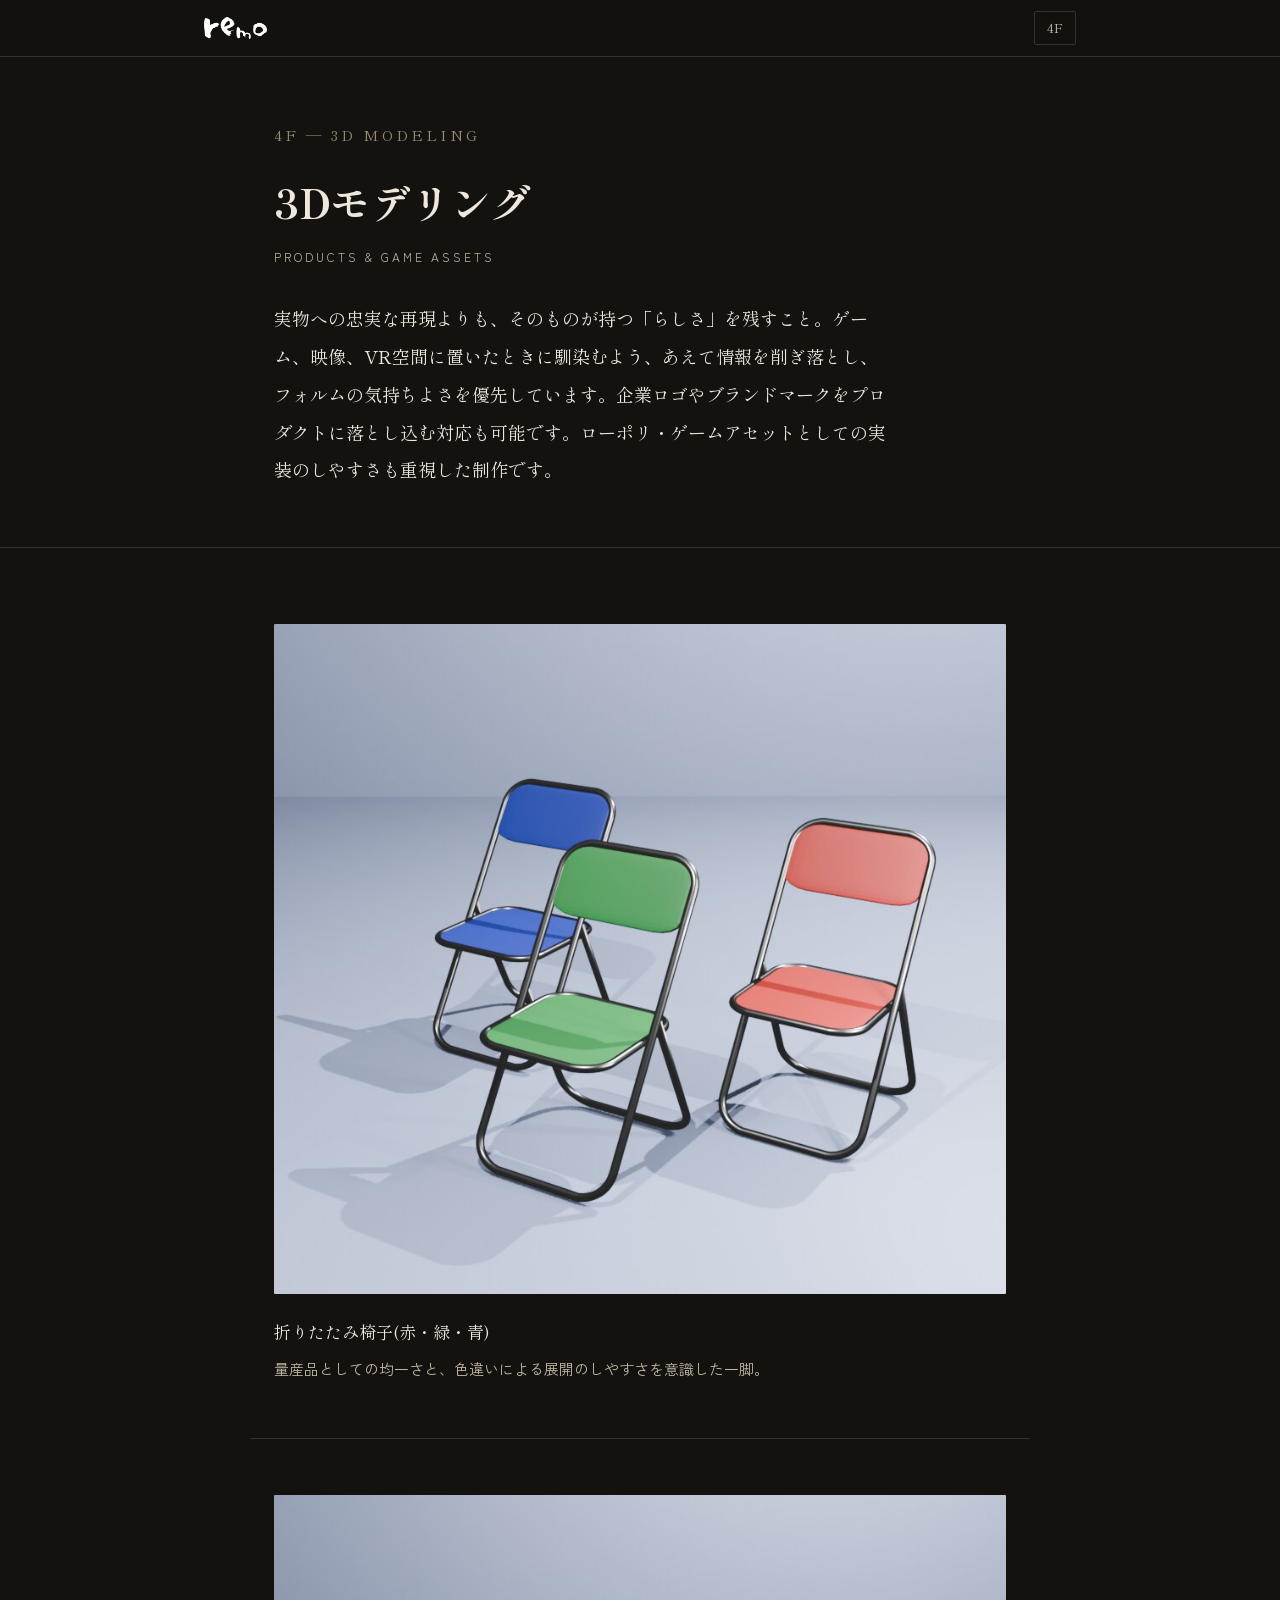
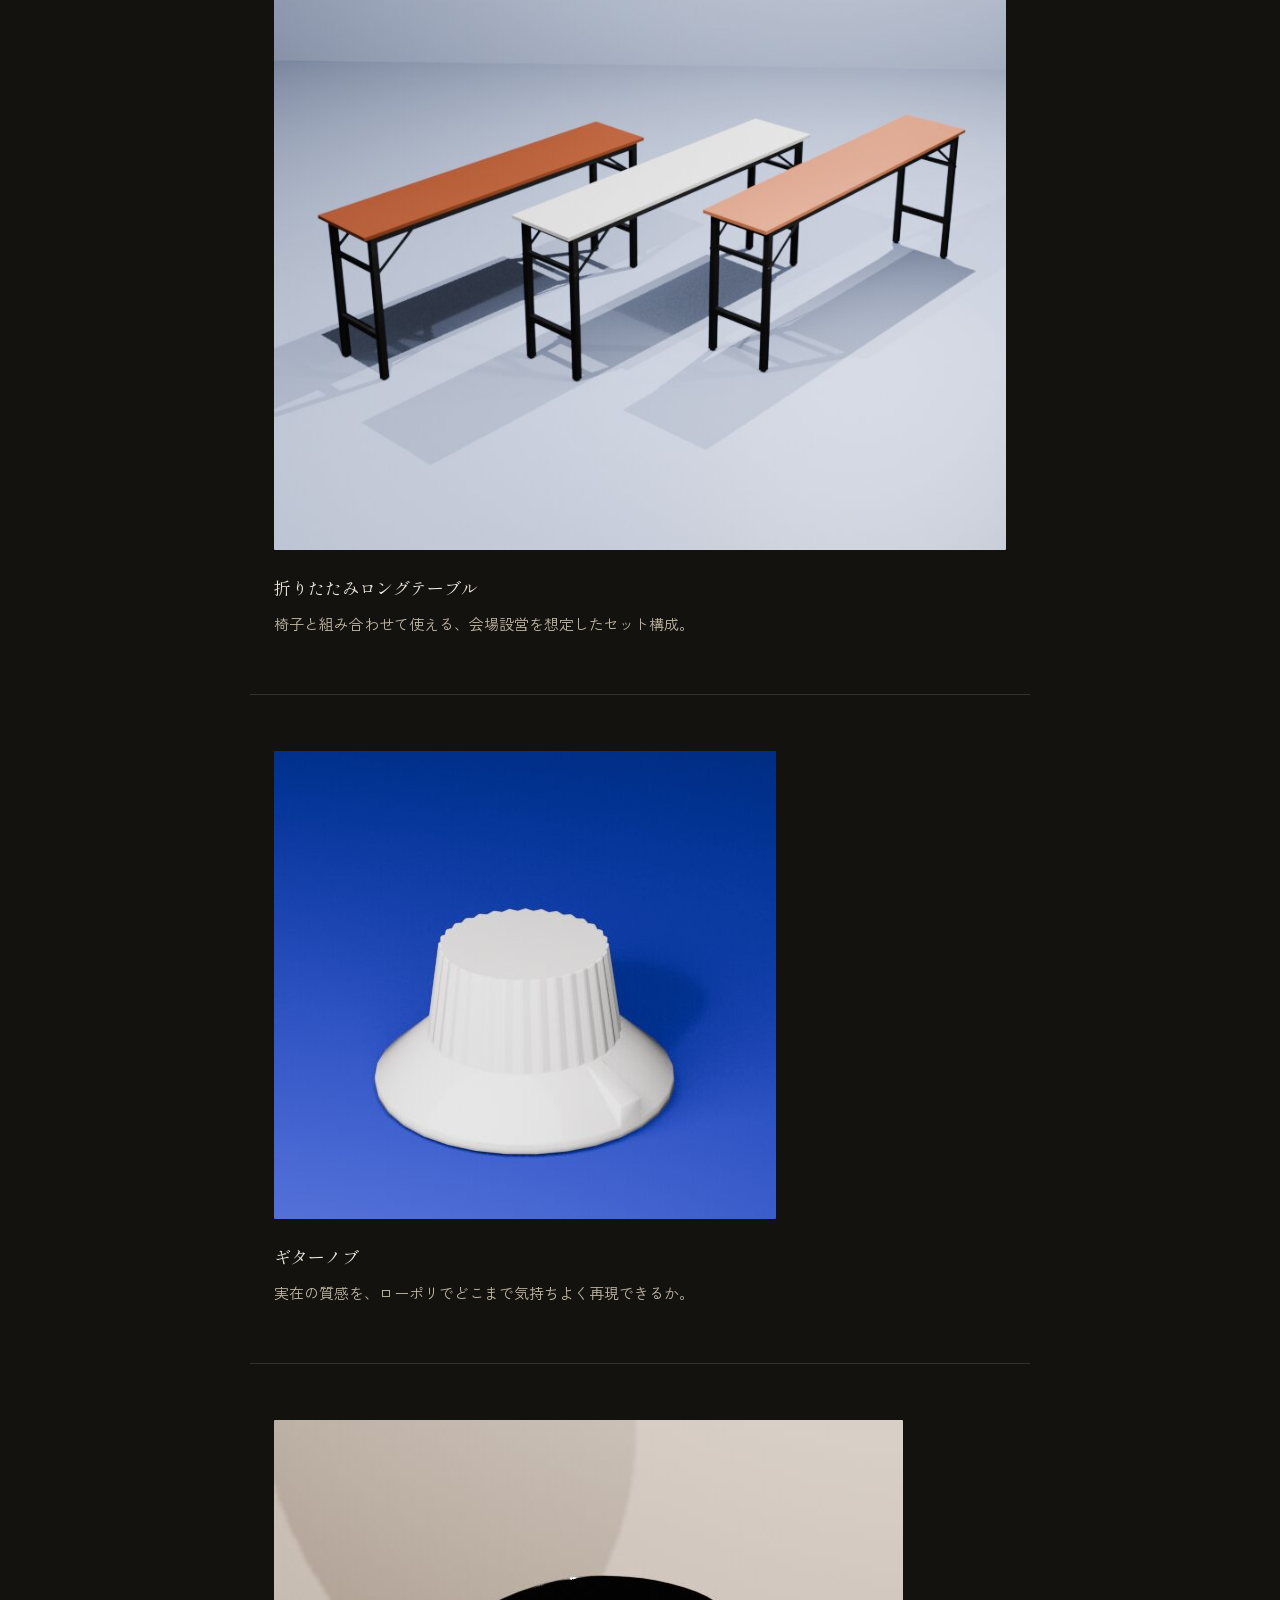
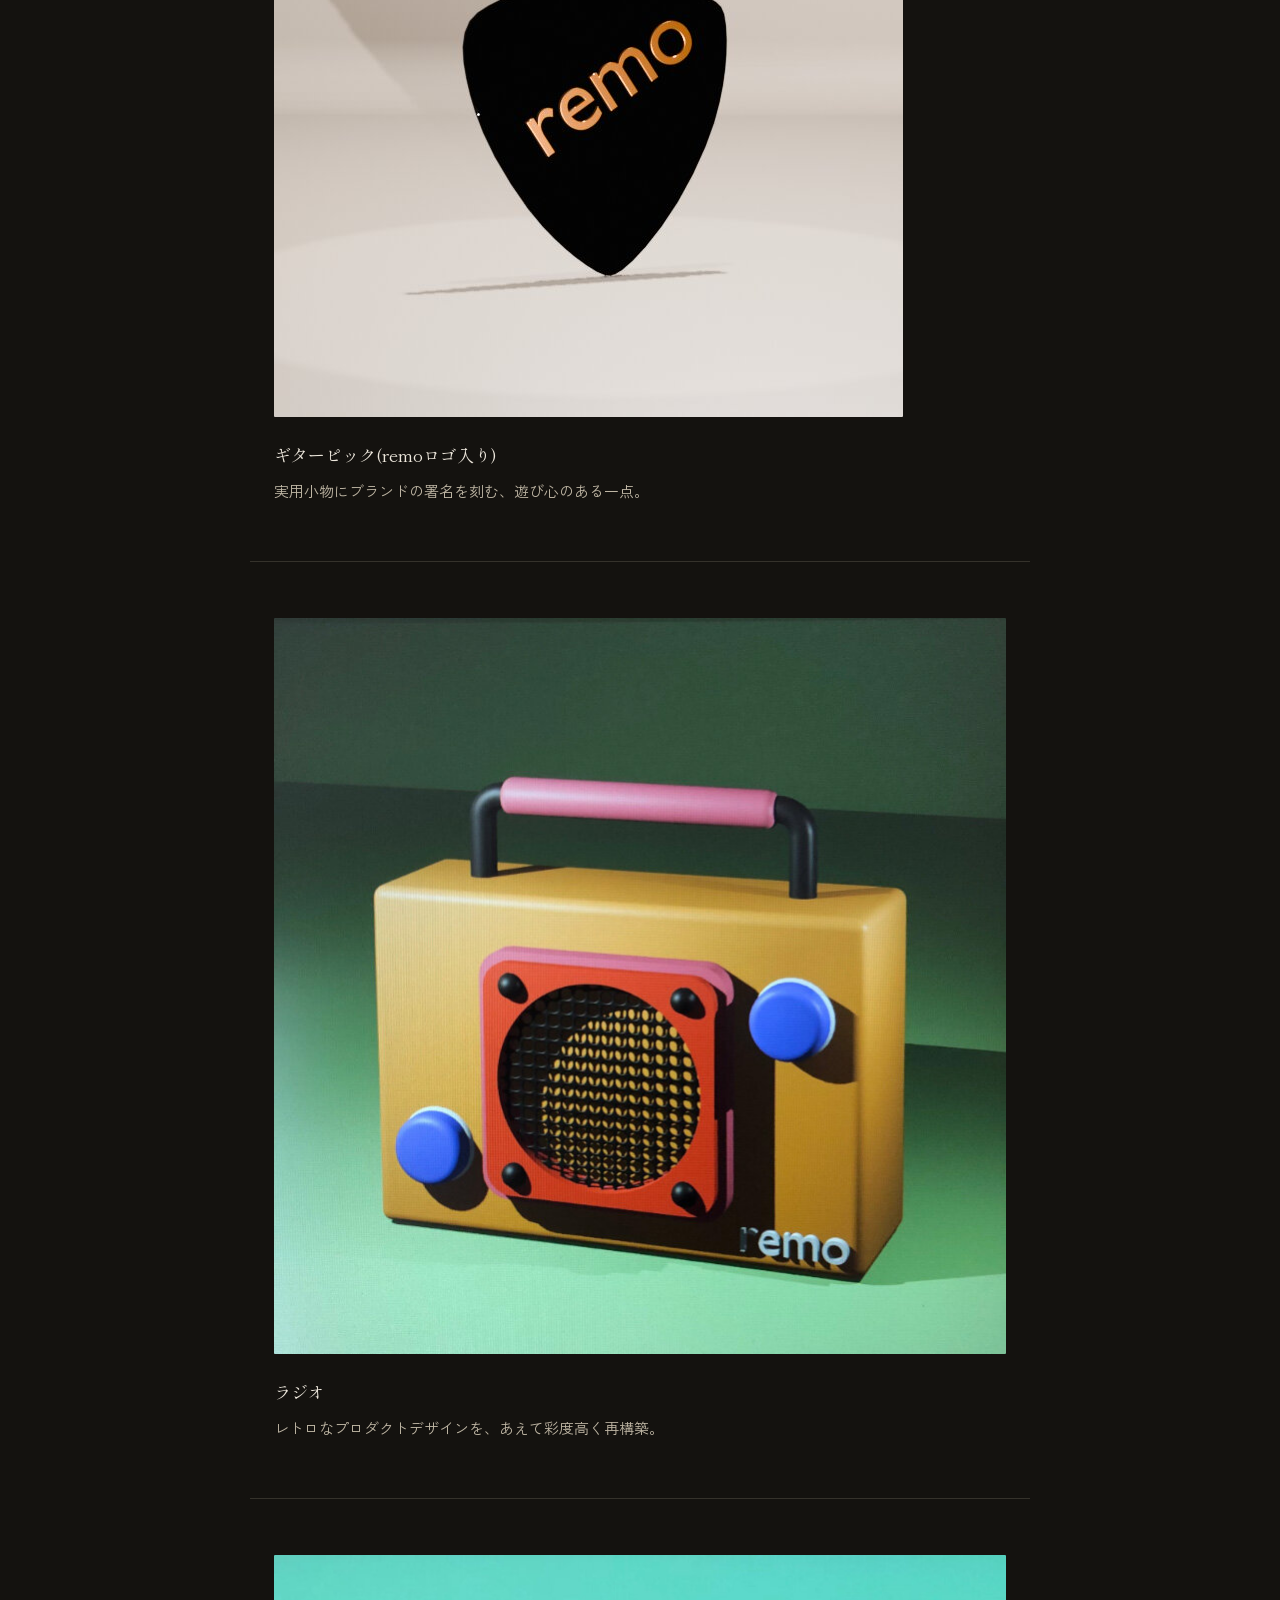
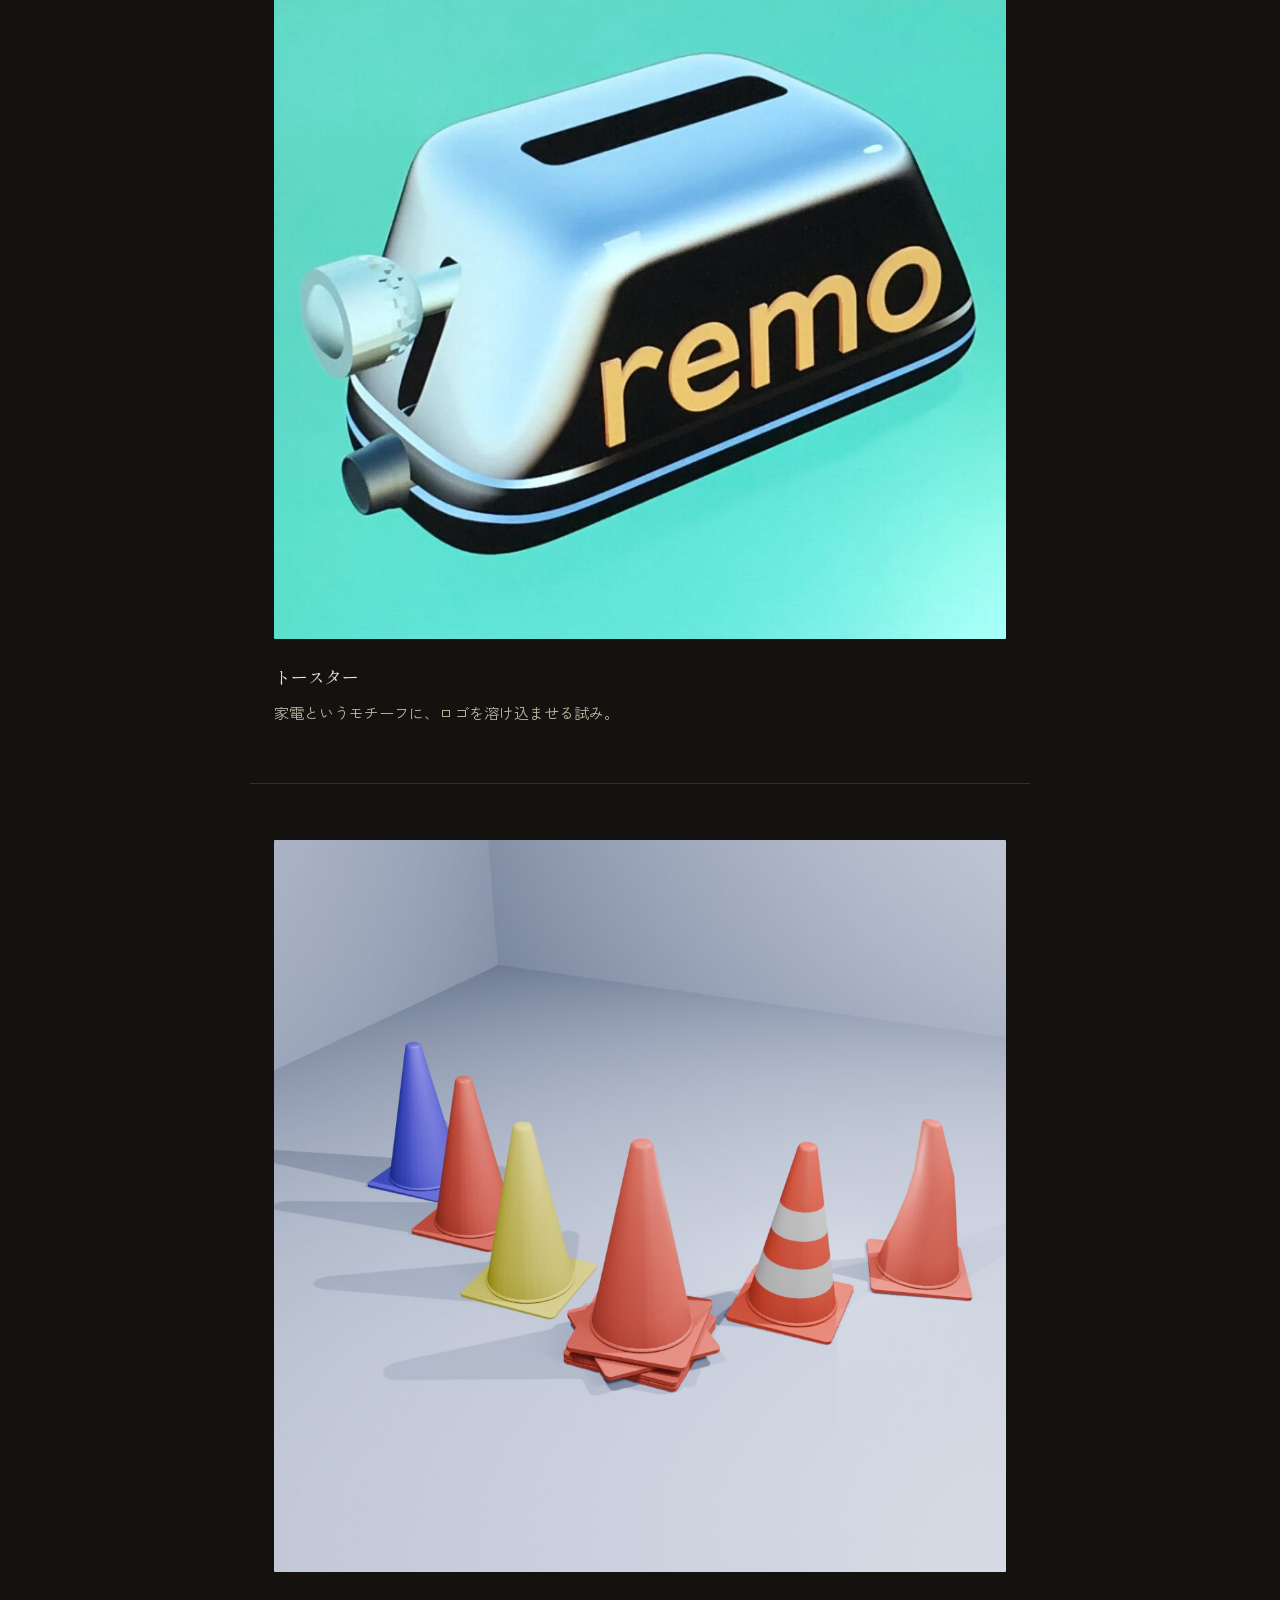
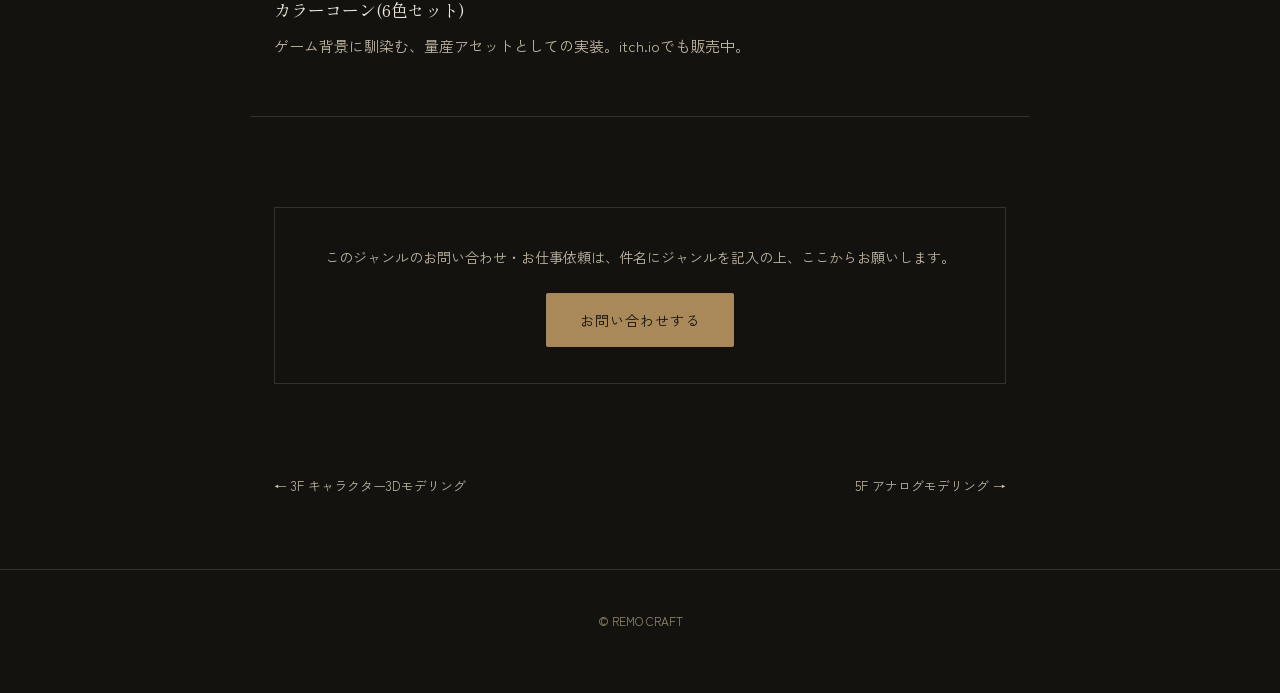
==== floors/3d-modeling.html @ 9d2c42b4 "Add files via upload" ====
<!DOCTYPE html>
<html lang="ja">
<head>
<meta charset="UTF-8">
<meta name="viewport" content="width=device-width, initial-scale=1.0">
<title>3Dモデリング | REMO CRAFT</title>
<link rel="preconnect" href="https://fonts.googleapis.com">
<link rel="preconnect" href="https://fonts.gstatic.com" crossorigin>
<link href="https://fonts.googleapis.com/css2?family=Caveat:wght@600&family=Shippori+Mincho:wght@500;700&family=Zen+Kaku+Gothic+New:wght@400;500&display=swap" rel="stylesheet">
<link rel="stylesheet" href="../assets/style.css">
</head>
<body>

<header class="site-header">
  <div class="wrap">
    <a href="../index.html" class="brand-mark"><img src="../assets/images/remo-logo.png" alt="remo"></a>
    <span class="floor-tag">4F</span>
  </div>
</header>

<section class="floor-hero">
  <div class="wrap">
    <p class="floor-num">4F ― 3D MODELING</p>
    <h1 class="floor-title-jp">3Dモデリング</h1>
    <p class="floor-title-en">PRODUCTS &amp; GAME ASSETS</p>
    <p class="lead">実物への忠実な再現よりも、そのものが持つ「らしさ」を残すこと。ゲーム、映像、VR空間に置いたときに馴染むよう、あえて情報を削ぎ落とし、フォルムの気持ちよさを優先しています。企業ロゴやブランドマークをプロダクトに落とし込む対応も可能です。ローポリ・ゲームアセットとしての実装のしやすさも重視した制作です。</p>
  </div>
</section>

<section class="works">

  <article class="work">
    <img src="../assets/images/folding_chair.jpg" alt="赤・緑・青の折りたたみ椅子3脚">
    <div>
      <p class="work-caption-title">折りたたみ椅子(赤・緑・青)</p>
      <p class="work-caption-text">量産品としての均一さと、色違いによる展開のしやすさを意識した一脚。</p>
    </div>
  </article>

  <article class="work">
    <img src="../assets/images/folding_long_table.jpg" alt="3色の折りたたみロングテーブル">
    <div>
      <p class="work-caption-title">折りたたみロングテーブル</p>
      <p class="work-caption-text">椅子と組み合わせて使える、会場設営を想定したセット構成。</p>
    </div>
  </article>

  <article class="work">
    <img src="../assets/images/guitar-nob.jpg" alt="白いギターのノブ">
    <div>
      <p class="work-caption-title">ギターノブ</p>
      <p class="work-caption-text">実在の質感を、ローポリでどこまで気持ちよく再現できるか。</p>
    </div>
  </article>

  <article class="work">
    <img src="../assets/images/guitar-pick.jpg" alt="remoロゴ入りの黒いギターピック">
    <div>
      <p class="work-caption-title">ギターピック(remoロゴ入り)</p>
      <p class="work-caption-text">実用小物にブランドの署名を刻む、遊び心のある一点。</p>
    </div>
  </article>

  <article class="work">
    <img src="../assets/images/radio.jpg" alt="remoロゴ入りのレトロなラジオ">
    <div>
      <p class="work-caption-title">ラジオ</p>
      <p class="work-caption-text">レトロなプロダクトデザインを、あえて彩度高く再構築。</p>
    </div>
  </article>

  <article class="work">
    <img src="../assets/images/toaster.jpg" alt="remoロゴ入りのトースター">
    <div>
      <p class="work-caption-title">トースター</p>
      <p class="work-caption-text">家電というモチーフに、ロゴを溶け込ませる試み。</p>
    </div>
  </article>

  <article class="work">
    <img src="../assets/images/traffic_cone.jpg" alt="6色のカラーコーンセット">
    <div>
      <p class="work-caption-title">カラーコーン(6色セット)</p>
      <p class="work-caption-text">ゲーム背景に馴染む、量産アセットとしての実装。itch.ioでも販売中。</p>
    </div>
  </article>

</section>

<section class="cta">
  <div class="cta-box">
    <p>このジャンルのお問い合わせ・お仕事依頼は、件名にジャンルを記入の上、ここからお願いします。</p>
    <a class="cta-button" href="mailto:sun00shigeki@yahoo.co.jp?subject=【3Dモデリング】お問い合わせ">お問い合わせする</a>
  </div>
</section>

<div class="floor-nav">
  <a href="character-modeling.html">← 3F キャラクター3Dモデリング</a>
  <a href="analog-modeling.html">5F アナログモデリング →</a>
</div>

<footer class="site-footer">© REMO CRAFT</footer>

</body>
</html>
---- assets/style.css ----
/* ==========================================================================
   REMO CRAFT — Museum Floor Directory
   Design tokens
   ========================================================================== */

:root{
  --bg:        #14120f;   /* gallery wall, warm near-black */
  --bg-panel:  #1c1a16;   /* slightly raised panel */
  --line:      #35322b;   /* hairline dividers */
  --ink:       #ede7dc;   /* warm off-white text */
  --ink-dim:   #bfb6a4;   /* muted secondary text */
  --ink-faint: #948a72;   /* floor numbers, tertiary */
  --silver:    #c7cbd1;   /* pewter accent — ties to silver jewelry */
  --silver-dim:#7d8188;
  --brass:     #a9895a;   /* rare warm accent, CTA */
  --brass-ink: #14120f;

  --serif: "Shippori Mincho", serif;
  --sans:  "Zen Kaku Gothic New", sans-serif;
  --hand:  "Caveat", cursive;

  --max: 780px;
  --gutter: 24px;
}

*{ box-sizing: border-box; }

html{ scroll-behavior: smooth; }

body{
  margin: 0;
  background: var(--bg);
  color: var(--ink);
  font-family: var(--sans);
  font-size: 17px;
  line-height: 1.9;
  -webkit-font-smoothing: antialiased;
}

@media (prefers-reduced-motion: reduce){
  html{ scroll-behavior: auto; }
  *{ animation: none !important; transition: none !important; }
}

img{ max-width: 100%; display: block; }

a{ color: inherit; }

.wrap{
  max-width: var(--max);
  margin: 0 auto;
  padding: 0 var(--gutter);
}

/* ---------- header / floor nav ---------- */

.site-header{
  position: sticky;
  top: 0;
  z-index: 10;
  background: rgba(20,18,15,0.92);
  backdrop-filter: blur(6px);
  border-bottom: 1px solid var(--line);
}

.site-header .wrap{
  display: flex;
  align-items: center;
  justify-content: space-between;
  height: 56px;
  max-width: 920px;
}

.brand-mark{
  display: block;
  text-decoration: none;
}

.brand-mark img{
  height: 22px;
  width: auto;
  display: block;
}

.floor-tag{
  font-family: var(--serif);
  font-size: 13px;
  color: var(--ink-dim);
  border: 1px solid var(--line);
  padding: 4px 12px;
  border-radius: 2px;
}

/* ---------- hero (top page) ---------- */

.hero{
  min-height: 78vh;
  display: flex;
  flex-direction: column;
  align-items: center;
  justify-content: center;
  text-align: center;
  padding: 80px var(--gutter) 60px;
  border-bottom: 1px solid var(--line);
}

.hero .logo{
  margin: 0;
  width: min(70vw, 420px);
}

.hero .presented{
  margin-top: 18px;
  font-size: 12px;
  letter-spacing: 4px;
  color: var(--ink-faint);
}

.hero-copy{
  max-width: 640px;
  margin: 56px auto 0;
  padding: 0 var(--gutter);
  text-align: left;
}

.hero-copy p{
  font-family: var(--serif);
  font-size: 19px;
  line-height: 2.05;
  color: var(--ink);
  margin: 0 0 6px;
}

.hero-copy .credit{
  font-family: var(--sans);
  font-size: 13px;
  color: var(--ink-dim);
  margin-top: 22px;
}

/* ---------- floor directory (top page list) ---------- */

.directory{
  padding: 70px 0 100px;
}

.directory-title{
  font-family: var(--serif);
  font-size: 14px;
  letter-spacing: 3px;
  color: var(--ink-faint);
  margin: 0 0 8px;
  padding: 0 var(--gutter);
  max-width: 920px;
  margin-left: auto;
  margin-right: auto;
}

.directory-list{
  max-width: 920px;
  margin: 0 auto;
  border-top: 1px solid var(--line);
}

.directory-row{
  display: grid;
  grid-template-columns: 64px 1fr auto;
  align-items: baseline;
  gap: 18px;
  padding: 26px var(--gutter);
  border-bottom: 1px solid var(--line);
  text-decoration: none;
  color: var(--ink);
  transition: background 0.2s ease;
}

.directory-row:hover{ background: var(--bg-panel); }
.directory-row:hover .row-en{ color: var(--silver); }

.row-num{
  font-family: var(--serif);
  font-size: 22px;
  color: var(--ink-faint);
}

.row-text{ min-width: 0; }

.row-jp{
  font-family: var(--serif);
  font-size: 20px;
}

.row-en{
  display: block;
  font-size: 12px;
  letter-spacing: 2px;
  color: var(--ink-dim);
  margin-top: 4px;
  transition: color 0.2s ease;
}

.row-hook{
  font-size: 14px;
  color: var(--ink-dim);
  text-align: right;
  max-width: 220px;
  display: none;
}

@media (min-width: 640px){
  .row-hook{ display: block; }
}

/* ---------- floor page ---------- */

.floor-hero{
  padding: 64px var(--gutter) 40px;
  border-bottom: 1px solid var(--line);
}

.floor-hero .wrap{ max-width: var(--max); }

.floor-num{
  font-family: var(--serif);
  font-size: 15px;
  letter-spacing: 3px;
  color: var(--ink-faint);
  margin: 0 0 14px;
}

.floor-title-jp{
  font-family: var(--serif);
  font-size: clamp(28px, 5vw, 40px);
  margin: 0 0 6px;
}

.floor-title-en{
  font-size: 12px;
  letter-spacing: 3px;
  color: var(--ink-dim);
  margin: 0 0 32px;
}

.lead{
  font-family: var(--serif);
  font-size: 18px;
  line-height: 2.1;
  color: var(--ink);
  max-width: 620px;
}

/* gallery of works */

.works{
  padding: 20px 0 30px;
}

.work{
  max-width: var(--max);
  margin: 0 auto;
  padding: 56px var(--gutter);
  border-bottom: 1px solid var(--line);
  display: grid;
  gap: 22px;
}

.work img, .work .placeholder{
  border-radius: 1px;
}

.work .placeholder{
  width: 100%;
  aspect-ratio: 4/3;
  background: var(--bg-panel);
  border: 1px dashed var(--line);
  display: flex;
  align-items: center;
  justify-content: center;
  color: var(--ink-faint);
  font-size: 13px;
  text-align: center;
  padding: 20px;
}

.work-caption-title{
  font-family: var(--serif);
  font-size: 17px;
  margin: 0 0 6px;
}

.work-caption-text{
  font-size: 15px;
  color: var(--ink-dim);
  line-height: 1.85;
  margin: 0;
}

/* image grid for multi-photo entries */

.work-grid{
  display: grid;
  grid-template-columns: repeat(2, 1fr);
  gap: 8px;
}

.work-grid img{ width: 100%; height: 100%; object-fit: cover; aspect-ratio: 1; }

/* ---------- contact CTA ---------- */

.cta{
  max-width: var(--max);
  margin: 0 auto;
  padding: 60px var(--gutter) 90px;
}

.cta-box{
  border: 1px solid var(--line);
  padding: 36px 30px;
  text-align: center;
}

.cta-box p{
  font-size: 14px;
  color: var(--ink-dim);
  line-height: 1.9;
  margin: 0 0 22px;
}

.cta-button{
  display: inline-block;
  font-family: var(--sans);
  font-size: 14px;
  letter-spacing: 1px;
  color: var(--brass-ink);
  background: var(--brass);
  padding: 14px 34px;
  text-decoration: none;
  border-radius: 2px;
  transition: opacity 0.2s ease;
}

.cta-button:hover{ opacity: 0.85; }

.floor-nav{
  display: flex;
  justify-content: space-between;
  max-width: var(--max);
  margin: 0 auto;
  padding: 0 var(--gutter) 70px;
  font-size: 13px;
  color: var(--ink-dim);
}

.floor-nav a{ text-decoration: none; color: var(--ink-dim); }
.floor-nav a:hover{ color: var(--silver); }

/* ---------- profile floor ---------- */

.profile-grid{
  max-width: var(--max);
  margin: 0 auto;
  padding: 20px var(--gutter) 40px;
  display: grid;
  gap: 34px;
}

@media (min-width: 640px){
  .profile-grid{
    grid-template-columns: 220px 1fr;
    align-items: start;
  }
}

.profile-photo-img{
  width: 100%;
  aspect-ratio: 1;
  object-fit: cover;
  border: 1px solid var(--line);
}

.profile-name{
  font-family: var(--serif);
  font-size: 20px;
  color: var(--ink);
  margin: 0 0 20px;
}

.profile-body p{
  font-size: 15px;
  color: var(--ink);
  line-height: 1.95;
}

/* ---------- links floor ---------- */

.link-list{
  max-width: var(--max);
  margin: 0 auto;
  padding: 10px var(--gutter) 40px;
  border-top: 1px solid var(--line);
}

.link-row{
  display: flex;
  align-items: center;
  gap: 20px;
  padding: 20px 0;
  border-bottom: 1px solid var(--line);
  text-decoration: none;
  color: var(--ink);
}

.link-logo{
  width: 72px;
  height: 72px;
  object-fit: contain;
  background: #fff;
  border-radius: 2px;
  flex-shrink: 0;
  padding: 4px;
}

.link-row:hover .link-name{ color: var(--silver); }

.link-name{
  font-family: var(--serif);
  font-size: 19px;
  transition: color 0.2s ease;
}

.link-desc{
  font-size: 14px;
  color: var(--ink-dim);
  margin-top: 6px;
}

/* ---------- footer ---------- */

.site-footer{
  text-align: center;
  padding: 40px var(--gutter) 60px;
  font-size: 12px;
  color: var(--ink-faint);
  border-top: 1px solid var(--line);
}
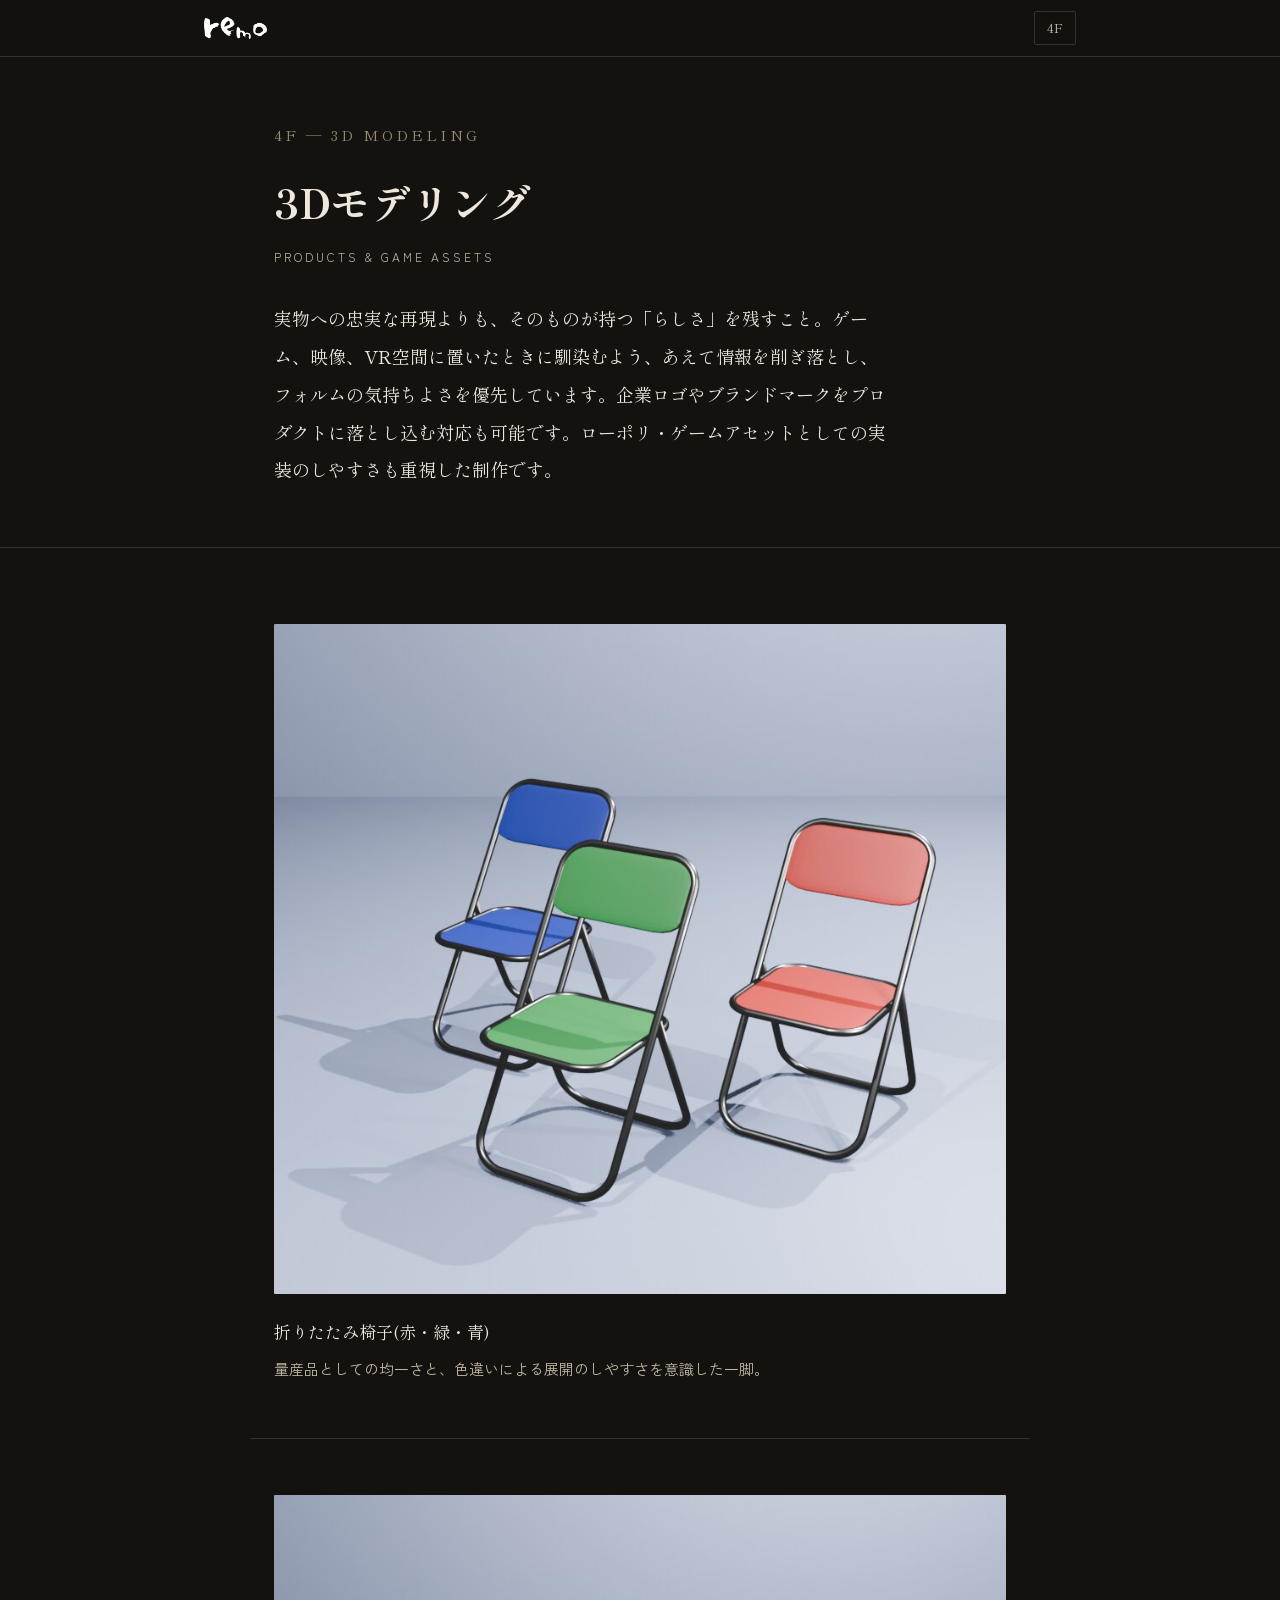
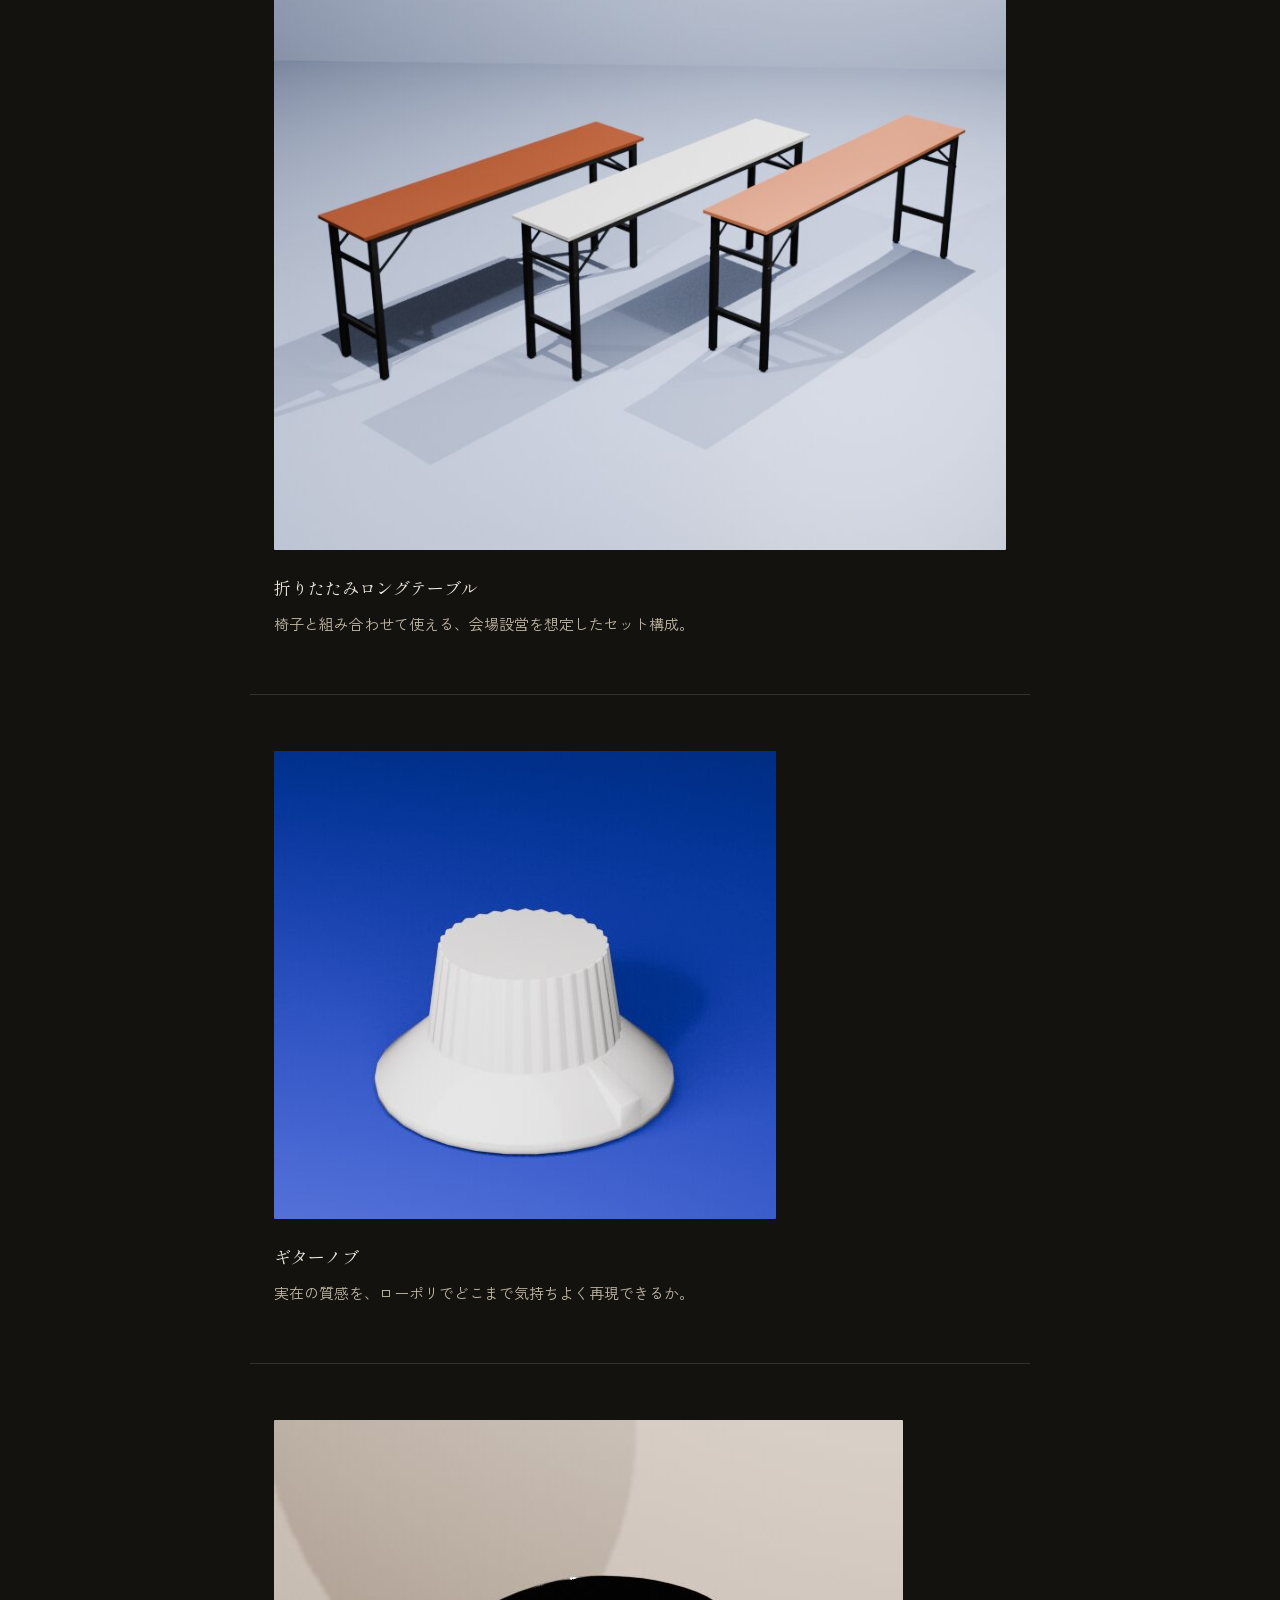
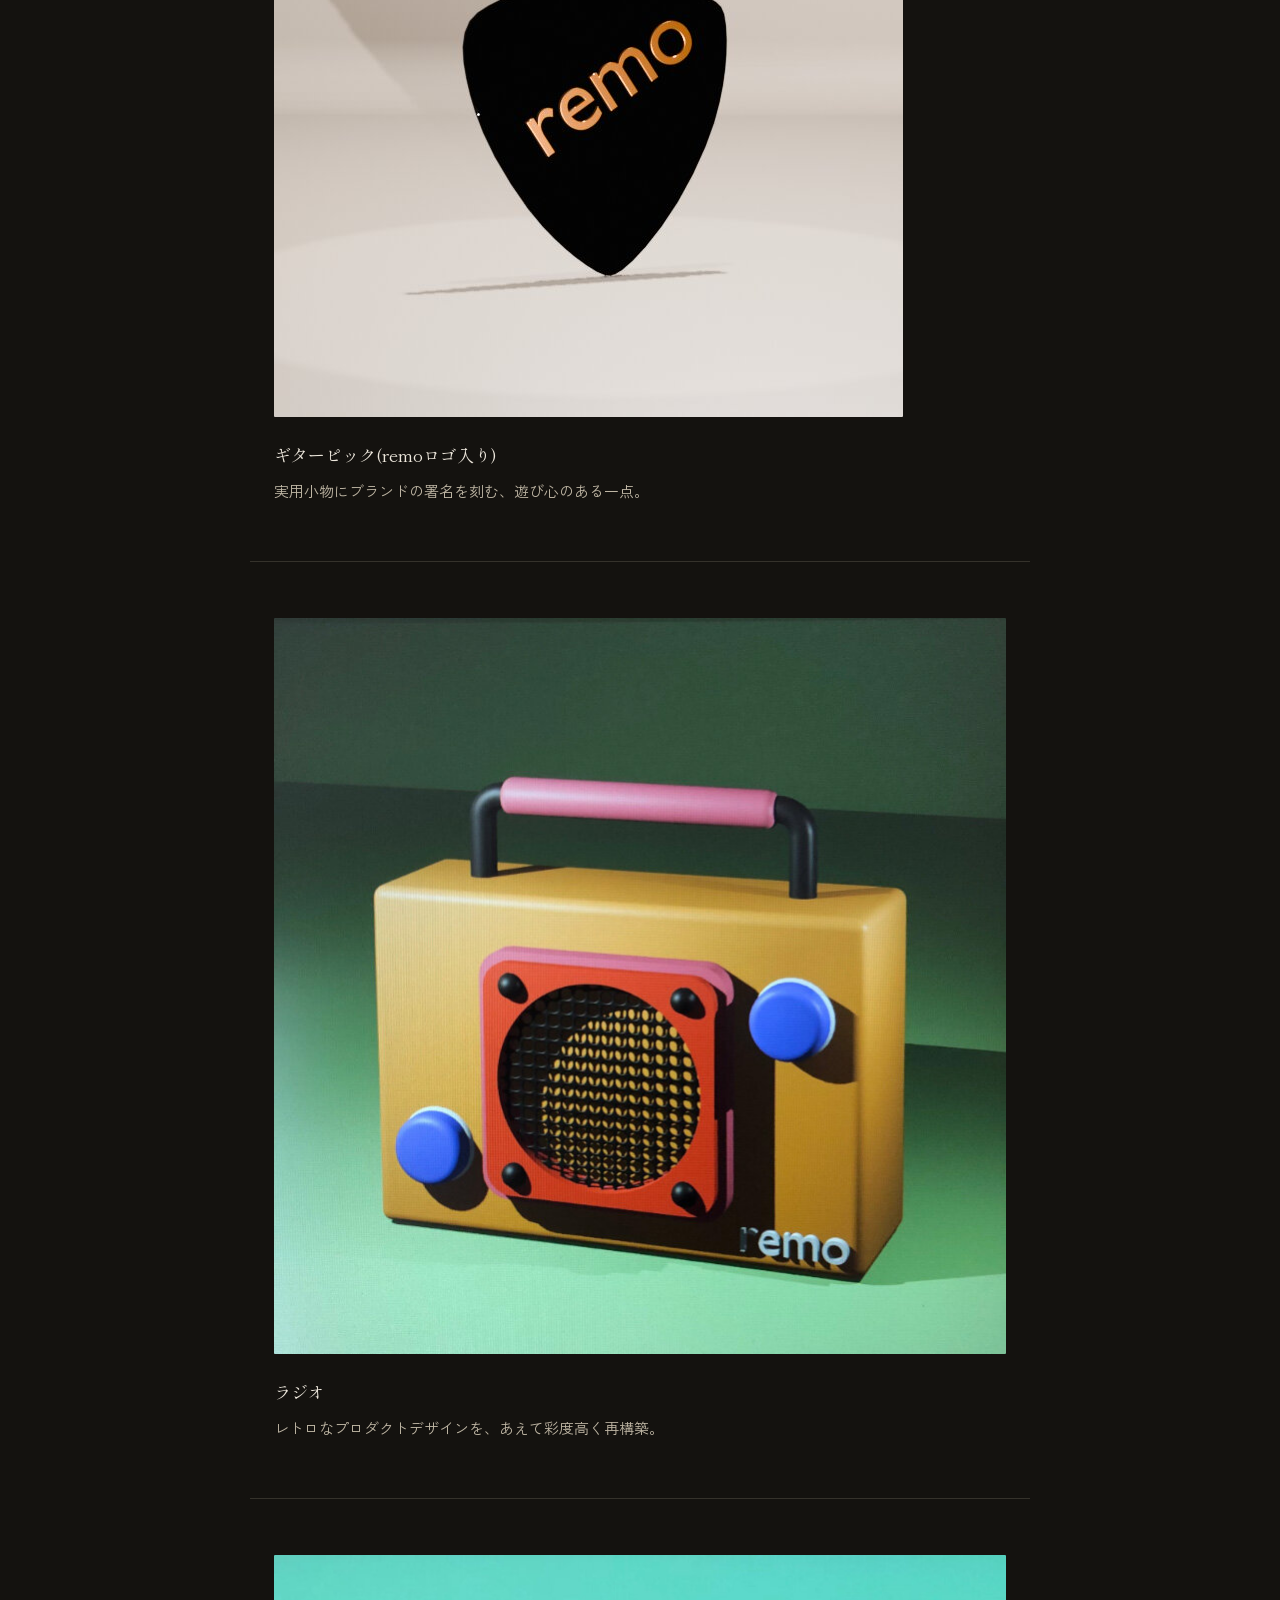
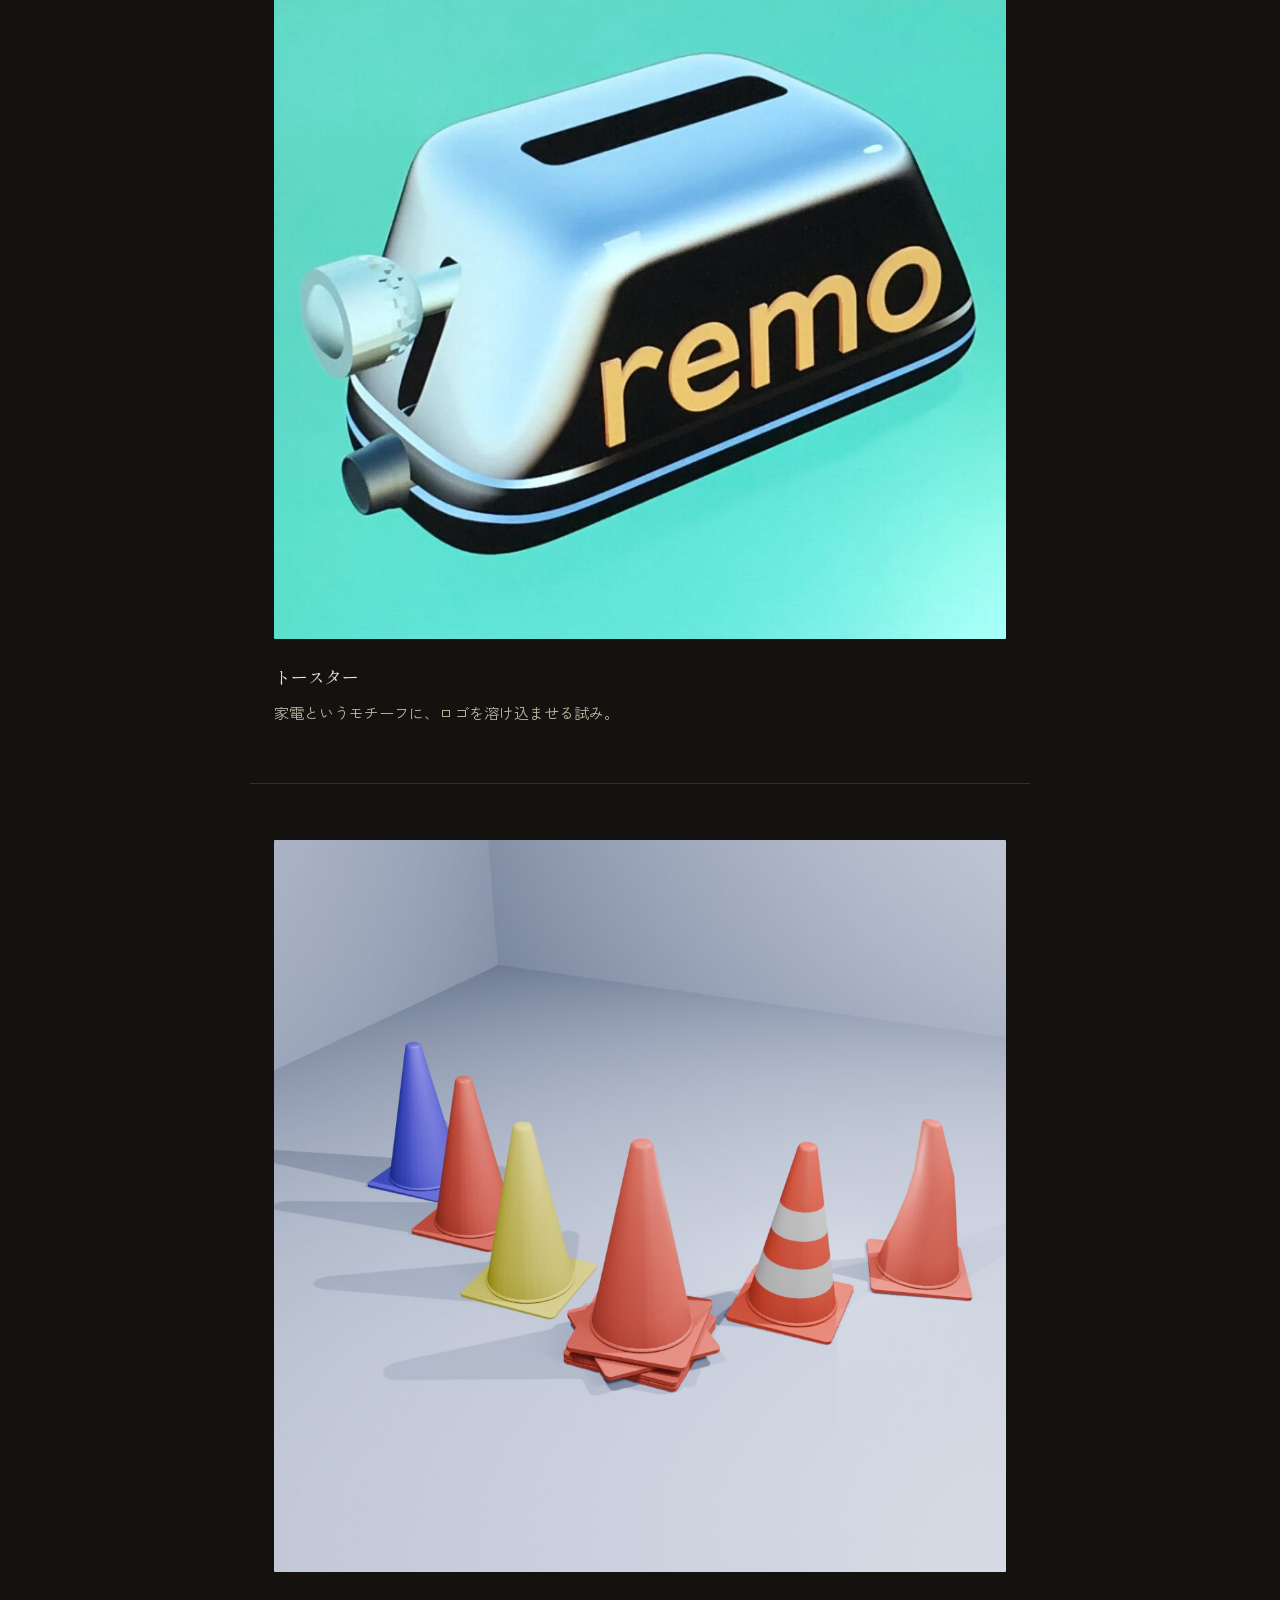
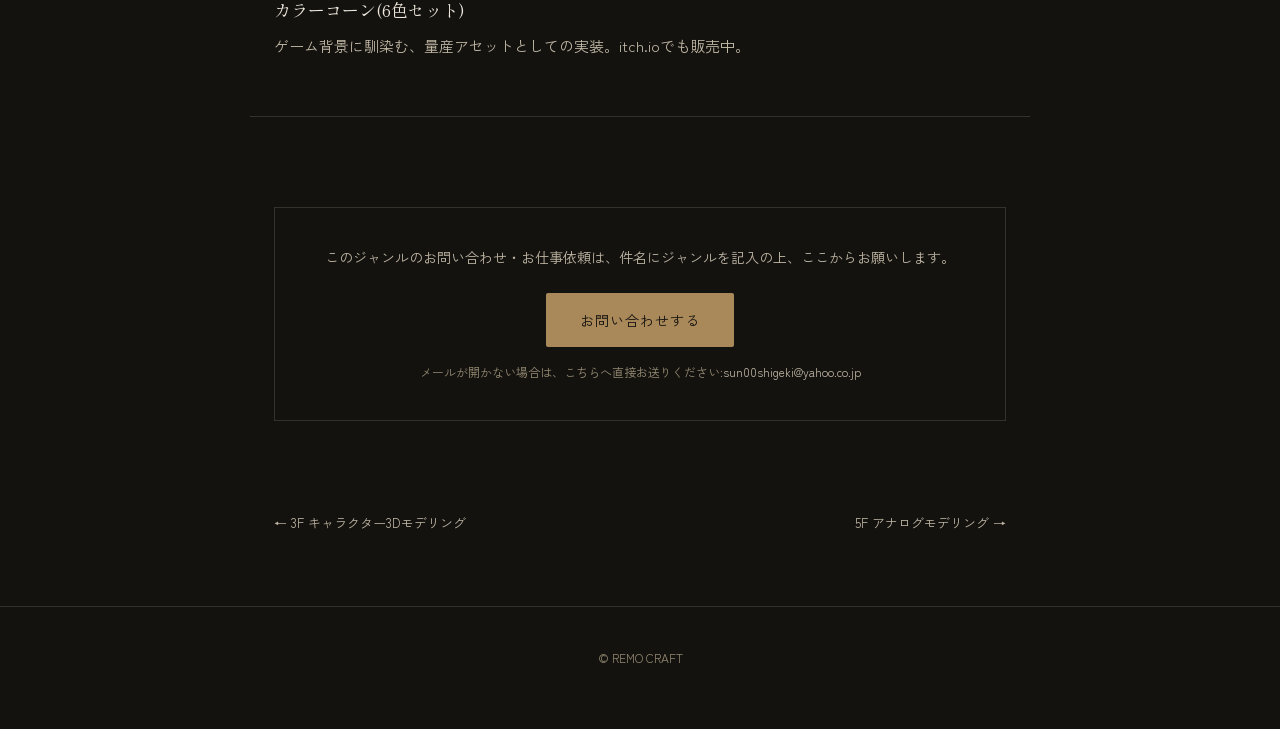
==== commit 243a17cd: "Add files via upload" ====
--- a/floors/3d-modeling.html
+++ b/floors/3d-modeling.html
@@ -91,6 +91,7 @@
   <div class="cta-box">
     <p>このジャンルのお問い合わせ・お仕事依頼は、件名にジャンルを記入の上、ここからお願いします。</p>
     <a class="cta-button" href="mailto:sun00shigeki@yahoo.co.jp?subject=【3Dモデリング】お問い合わせ">お問い合わせする</a>
+    <span class="cta-fallback">メールが開かない場合は、こちらへ直接お送りください:<span>sun00shigeki@yahoo.co.jp</span></span>
   </div>
 </section>
 
--- a/assets/style.css
+++ b/assets/style.css
@@ -341,6 +341,18 @@
 
 .cta-button:hover{ opacity: 0.85; }
 
+.cta-fallback{
+  display: block;
+  margin-top: 14px;
+  font-size: 12px;
+  color: var(--ink-faint);
+}
+
+.cta-fallback span{
+  color: var(--ink-dim);
+  user-select: all;
+}
+
 .floor-nav{
   display: flex;
   justify-content: space-between;
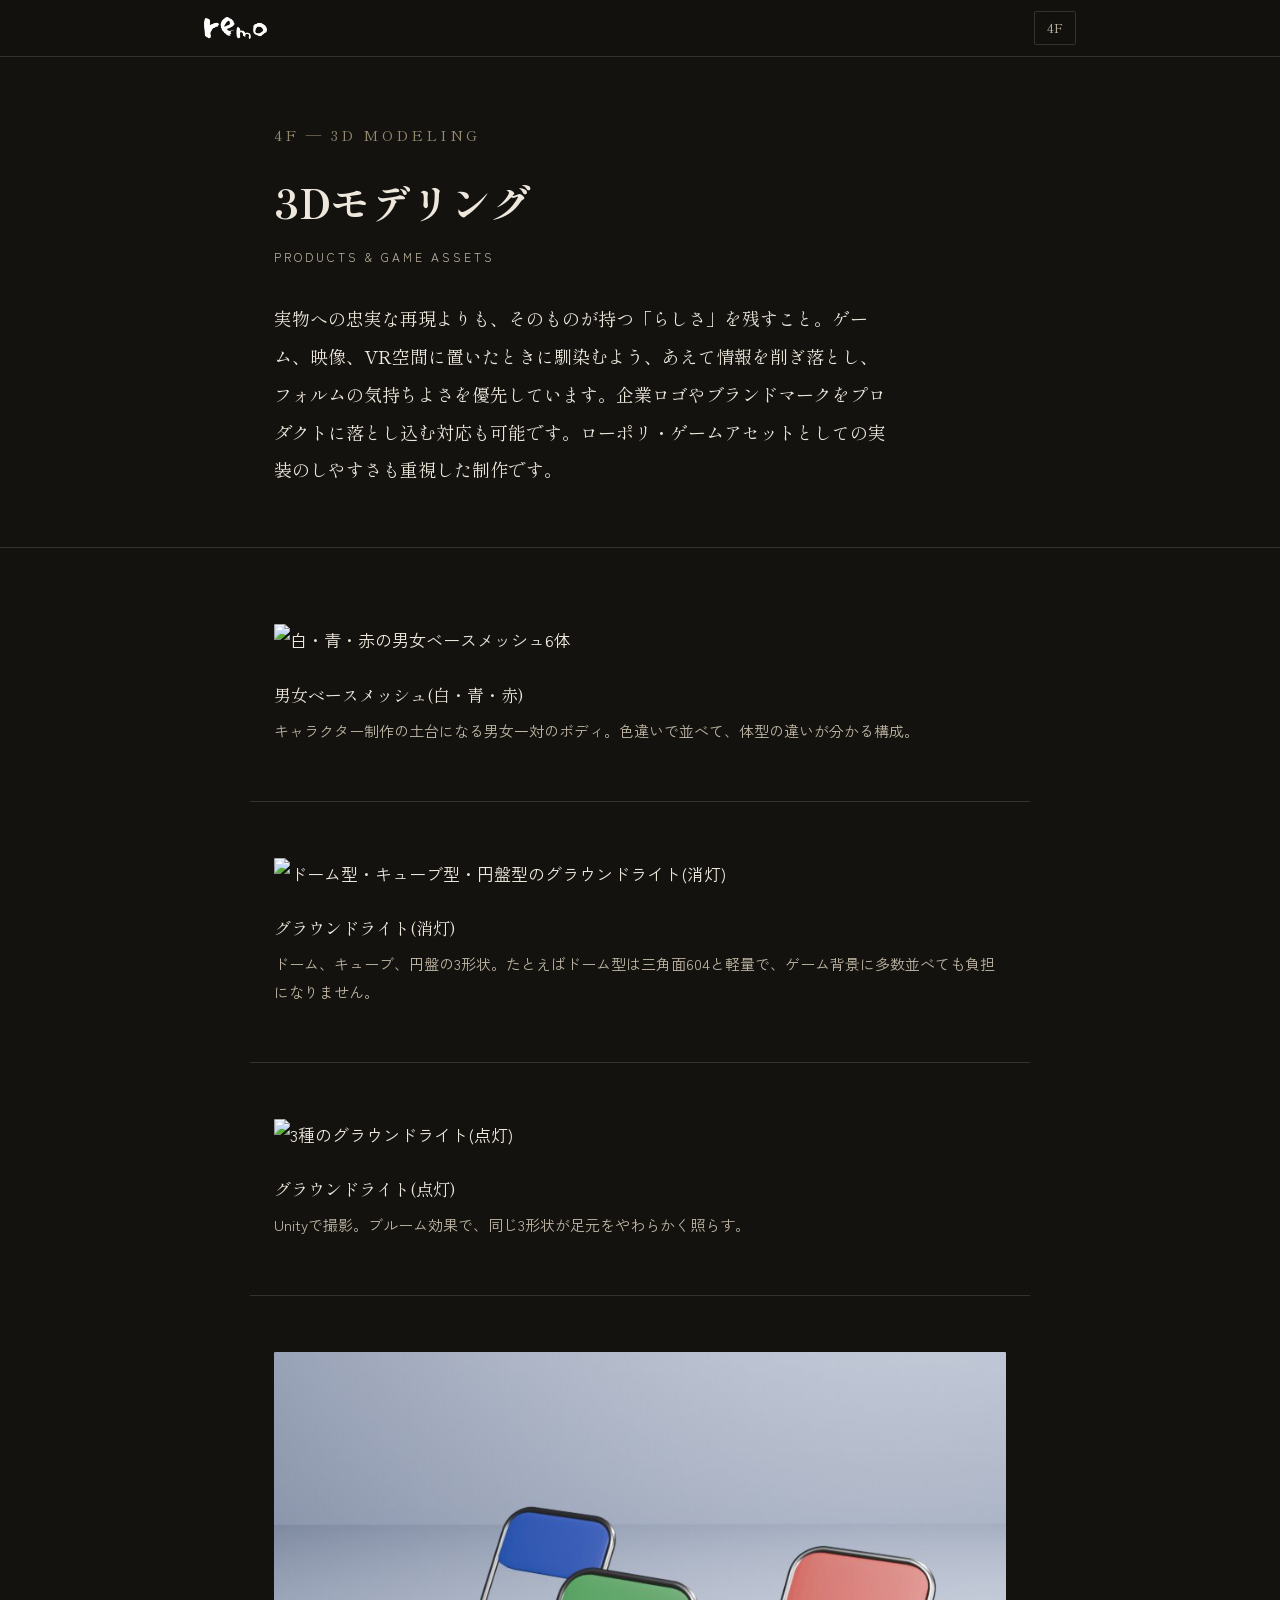
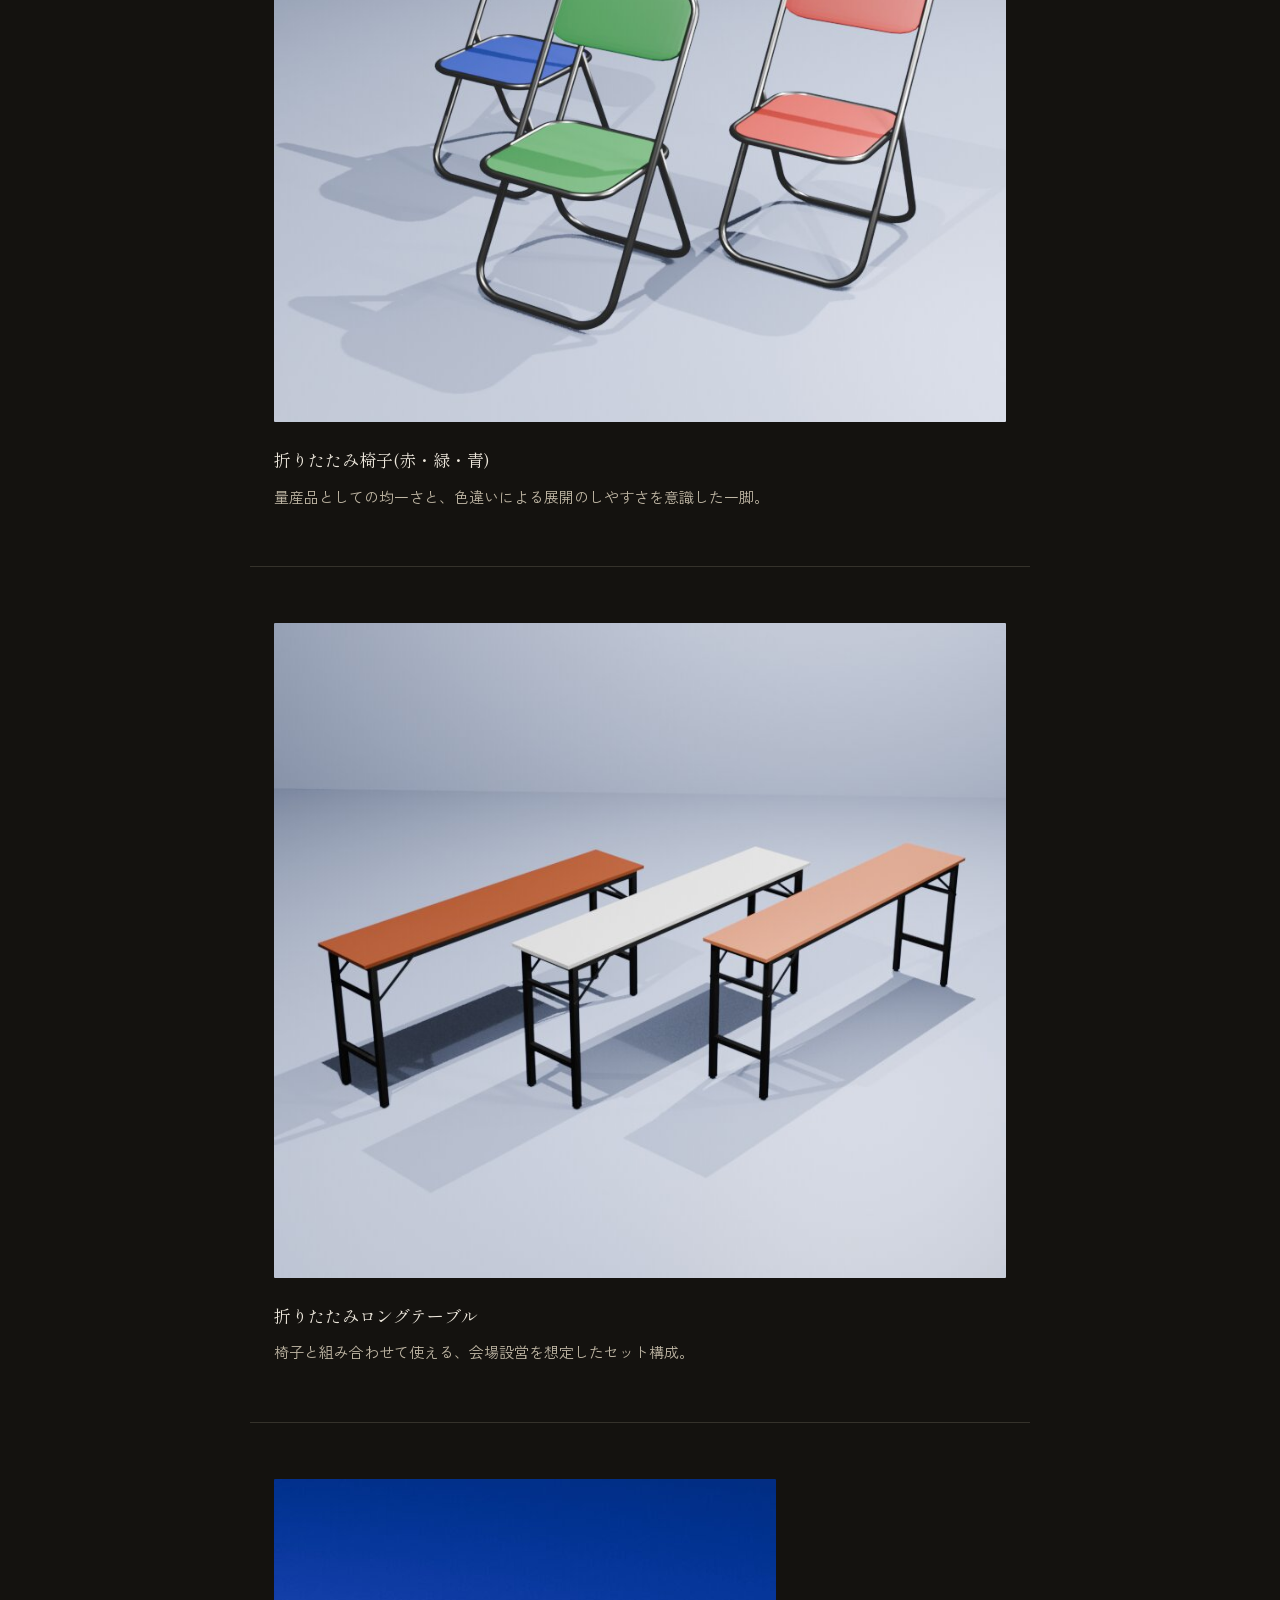
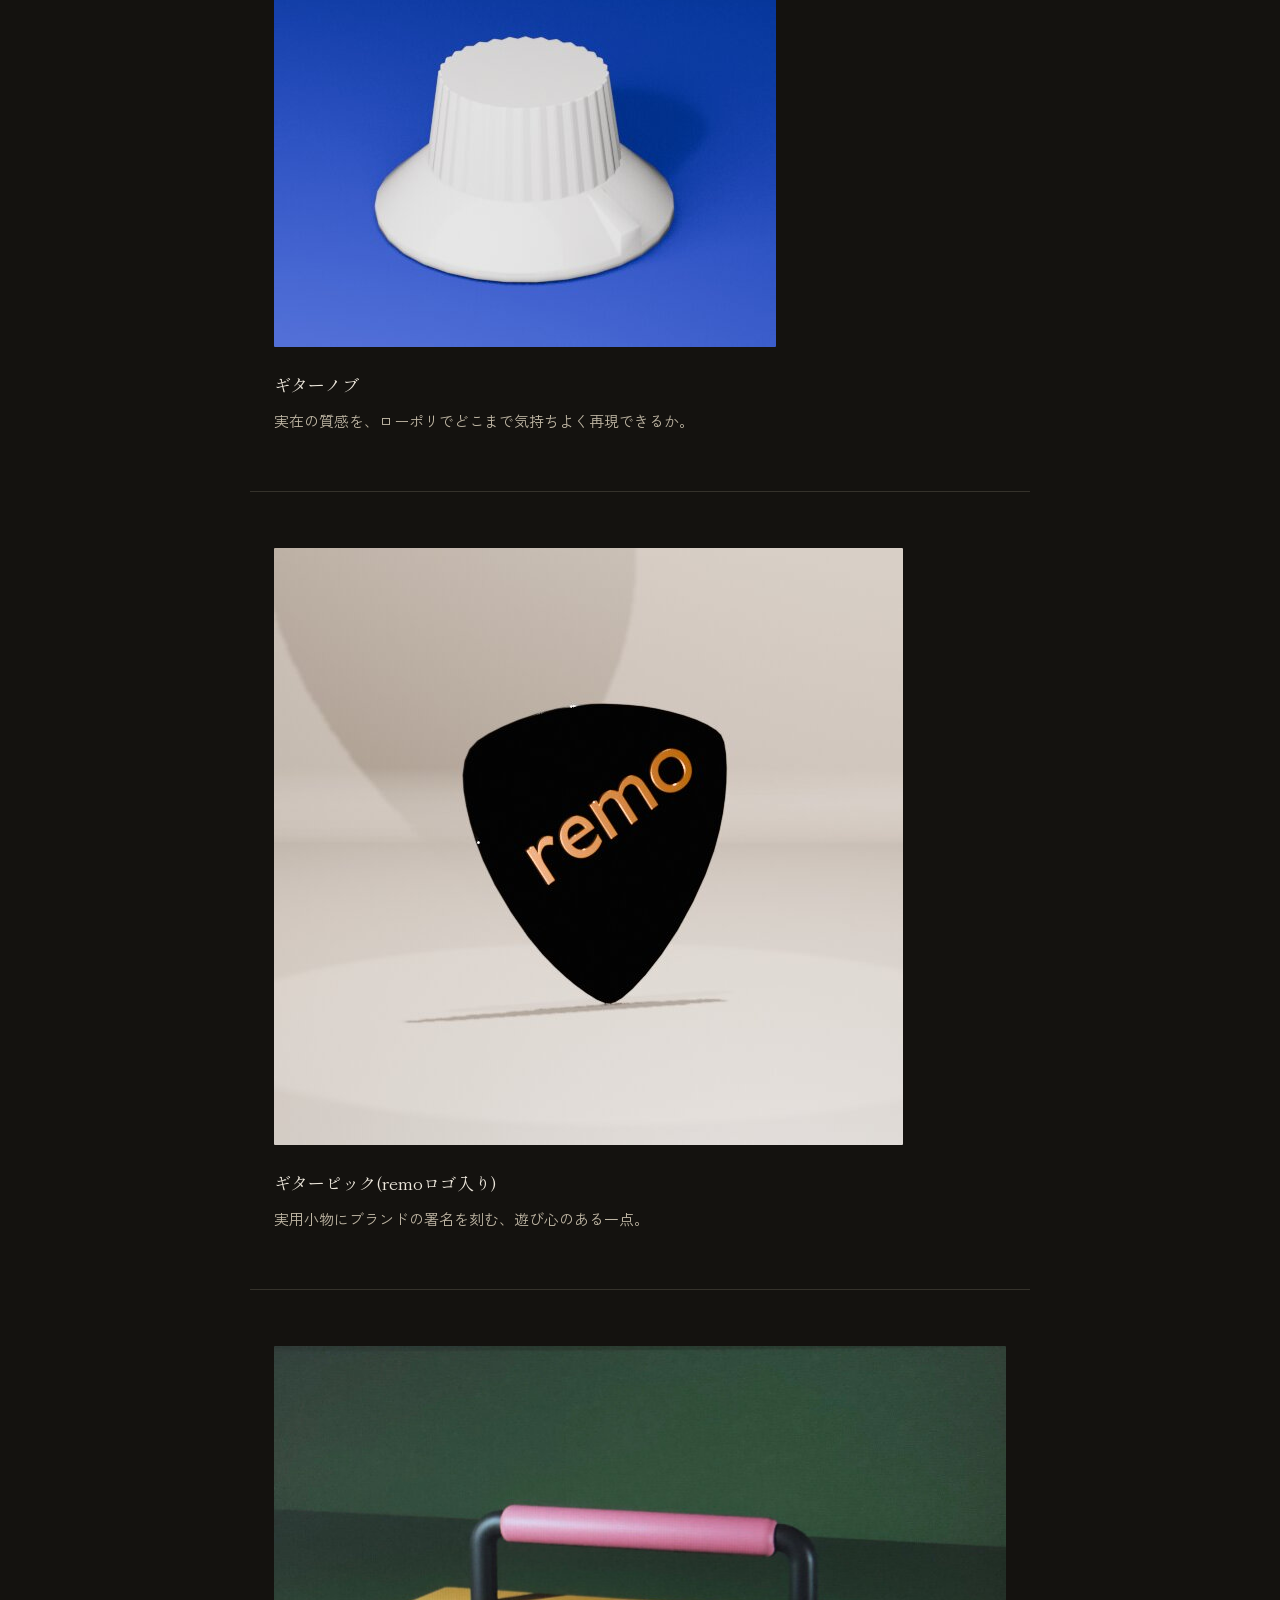
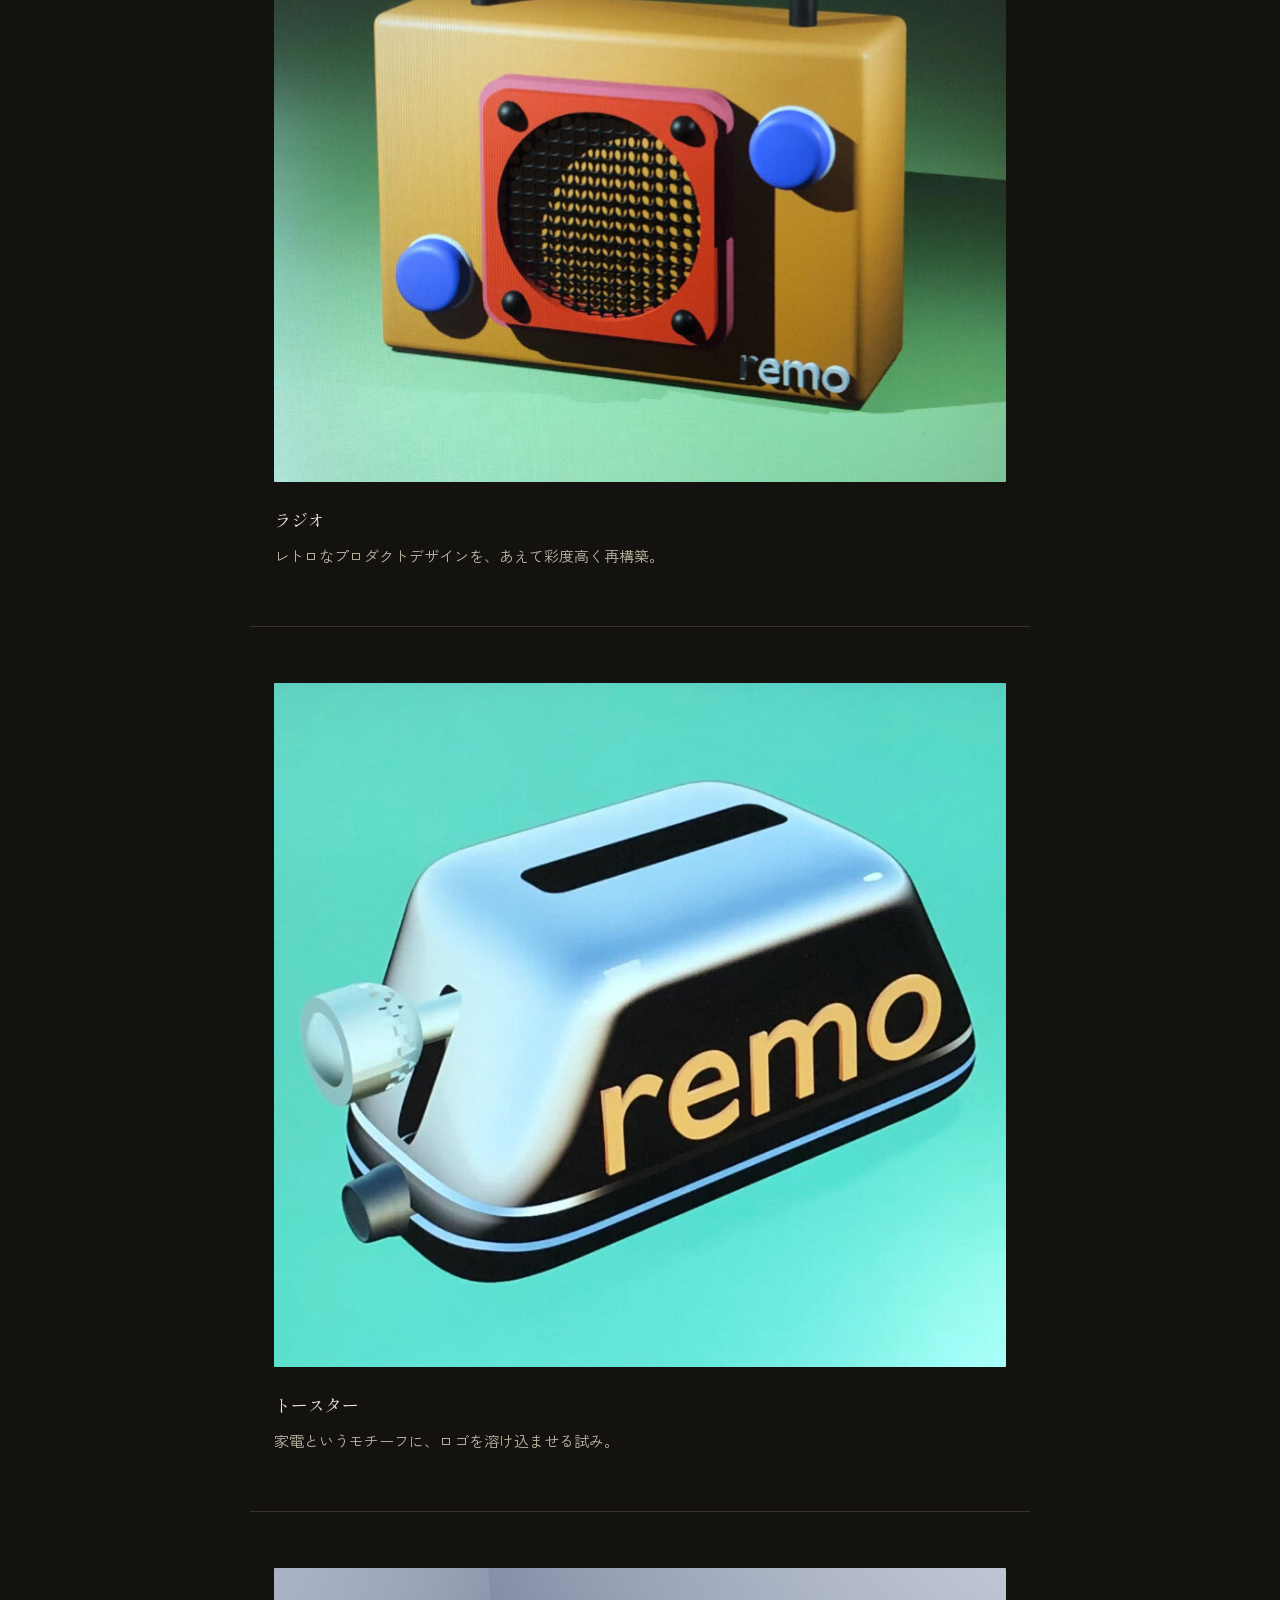
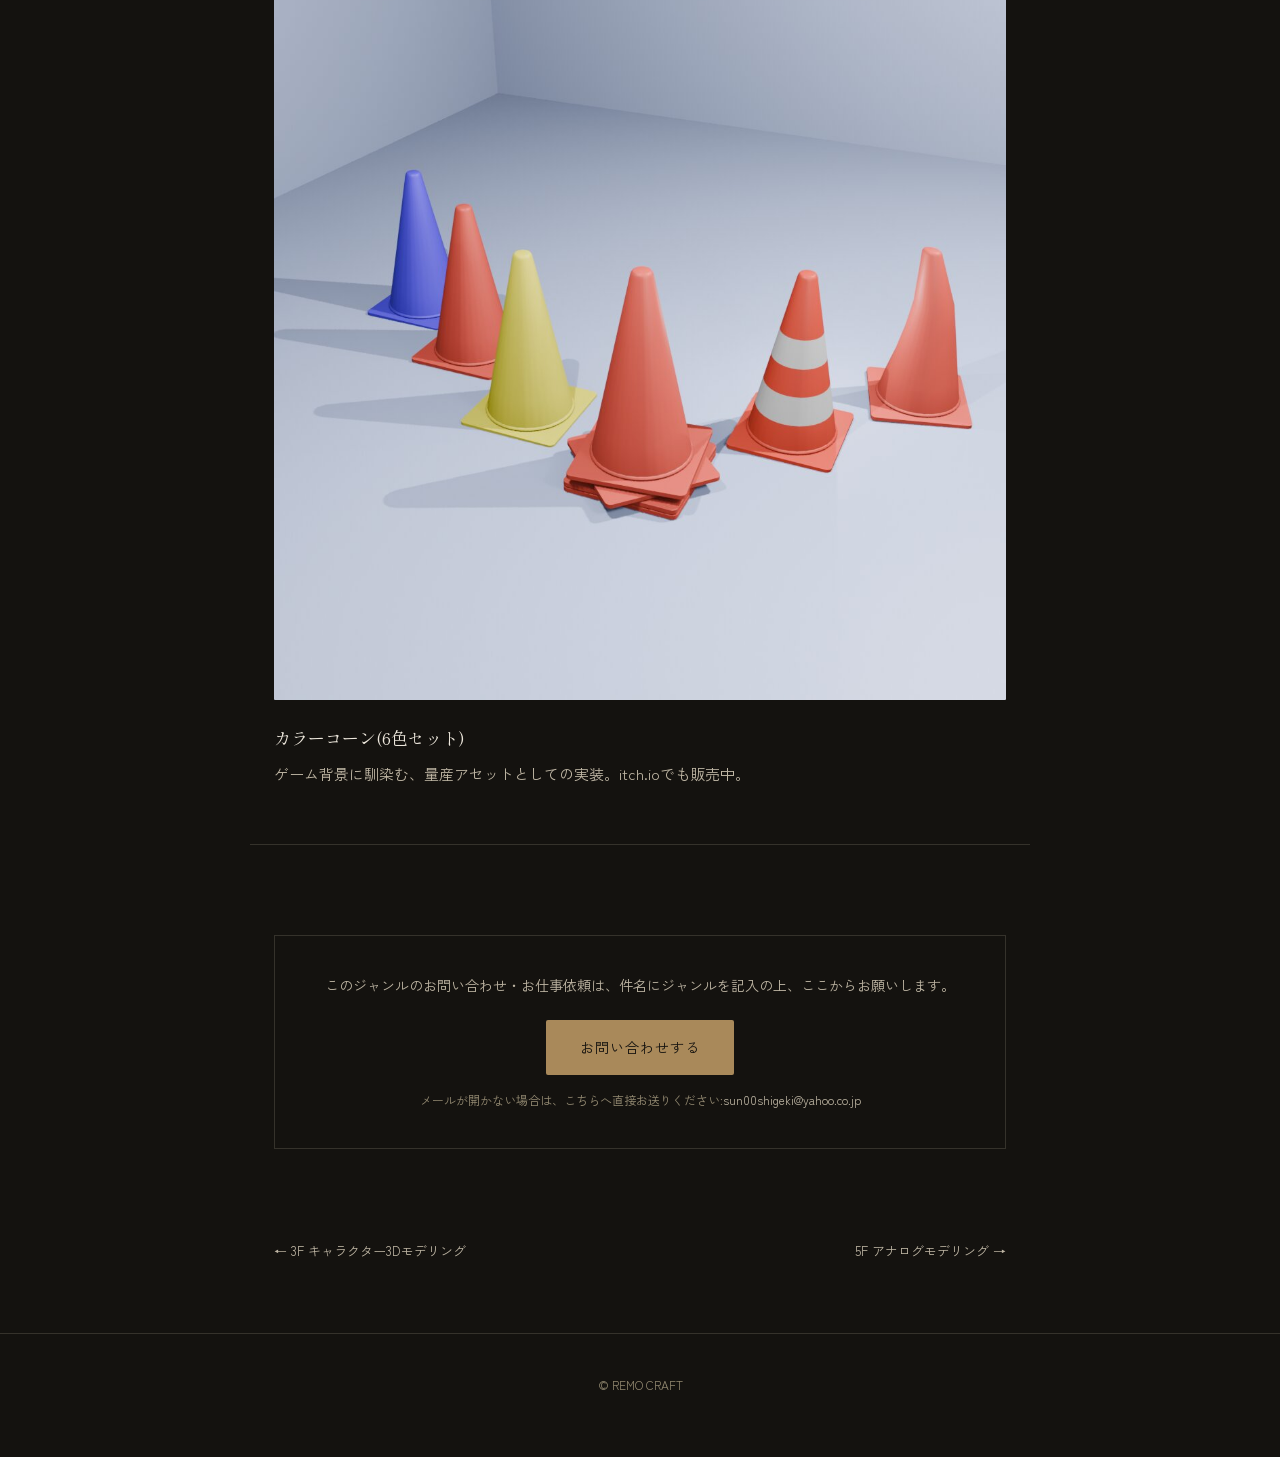
==== commit 04017397: "Add files via upload" ====
--- a/floors/3d-modeling.html
+++ b/floors/3d-modeling.html
@@ -28,6 +28,30 @@
 </section>
 
 <section class="works">
+
+  <article class="work">
+    <img src="../assets/images/base_mesh_sets.jpg" alt="白・青・赤の男女ベースメッシュ6体">
+    <div>
+      <p class="work-caption-title">男女ベースメッシュ(白・青・赤)</p>
+      <p class="work-caption-text">キャラクター制作の土台になる男女一対のボディ。色違いで並べて、体型の違いが分かる構成。</p>
+    </div>
+  </article>
+
+  <article class="work">
+    <img src="../assets/images/ground_light_off.jpg" alt="ドーム型・キューブ型・円盤型のグラウンドライト(消灯)">
+    <div>
+      <p class="work-caption-title">グラウンドライト(消灯)</p>
+      <p class="work-caption-text">ドーム、キューブ、円盤の3形状。たとえばドーム型は三角面604と軽量で、ゲーム背景に多数並べても負担になりません。</p>
+    </div>
+  </article>
+
+  <article class="work">
+    <img src="../assets/images/ground_light_on.jpg" alt="3種のグラウンドライト(点灯)">
+    <div>
+      <p class="work-caption-title">グラウンドライト(点灯)</p>
+      <p class="work-caption-text">Unityで撮影。ブルーム効果で、同じ3形状が足元をやわらかく照らす。</p>
+    </div>
+  </article>
 
   <article class="work">
     <img src="../assets/images/folding_chair.jpg" alt="赤・緑・青の折りたたみ椅子3脚">
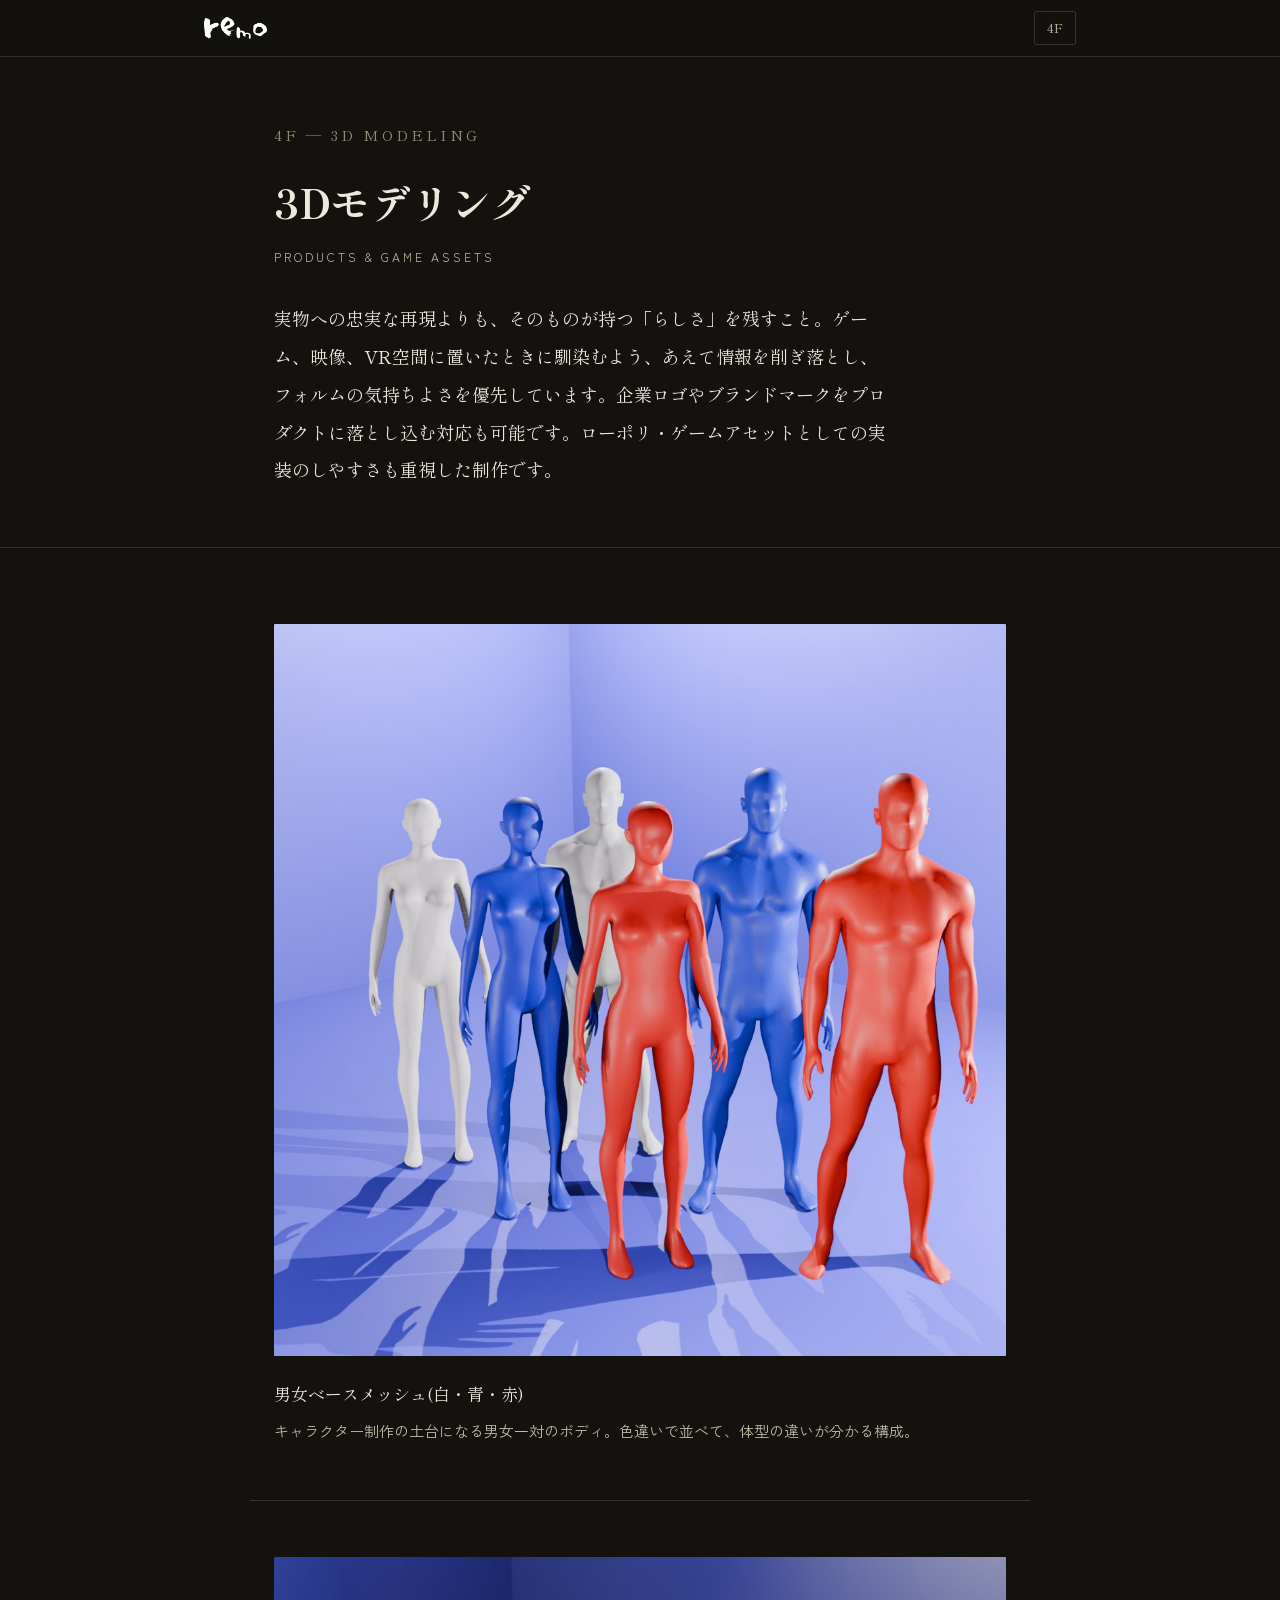
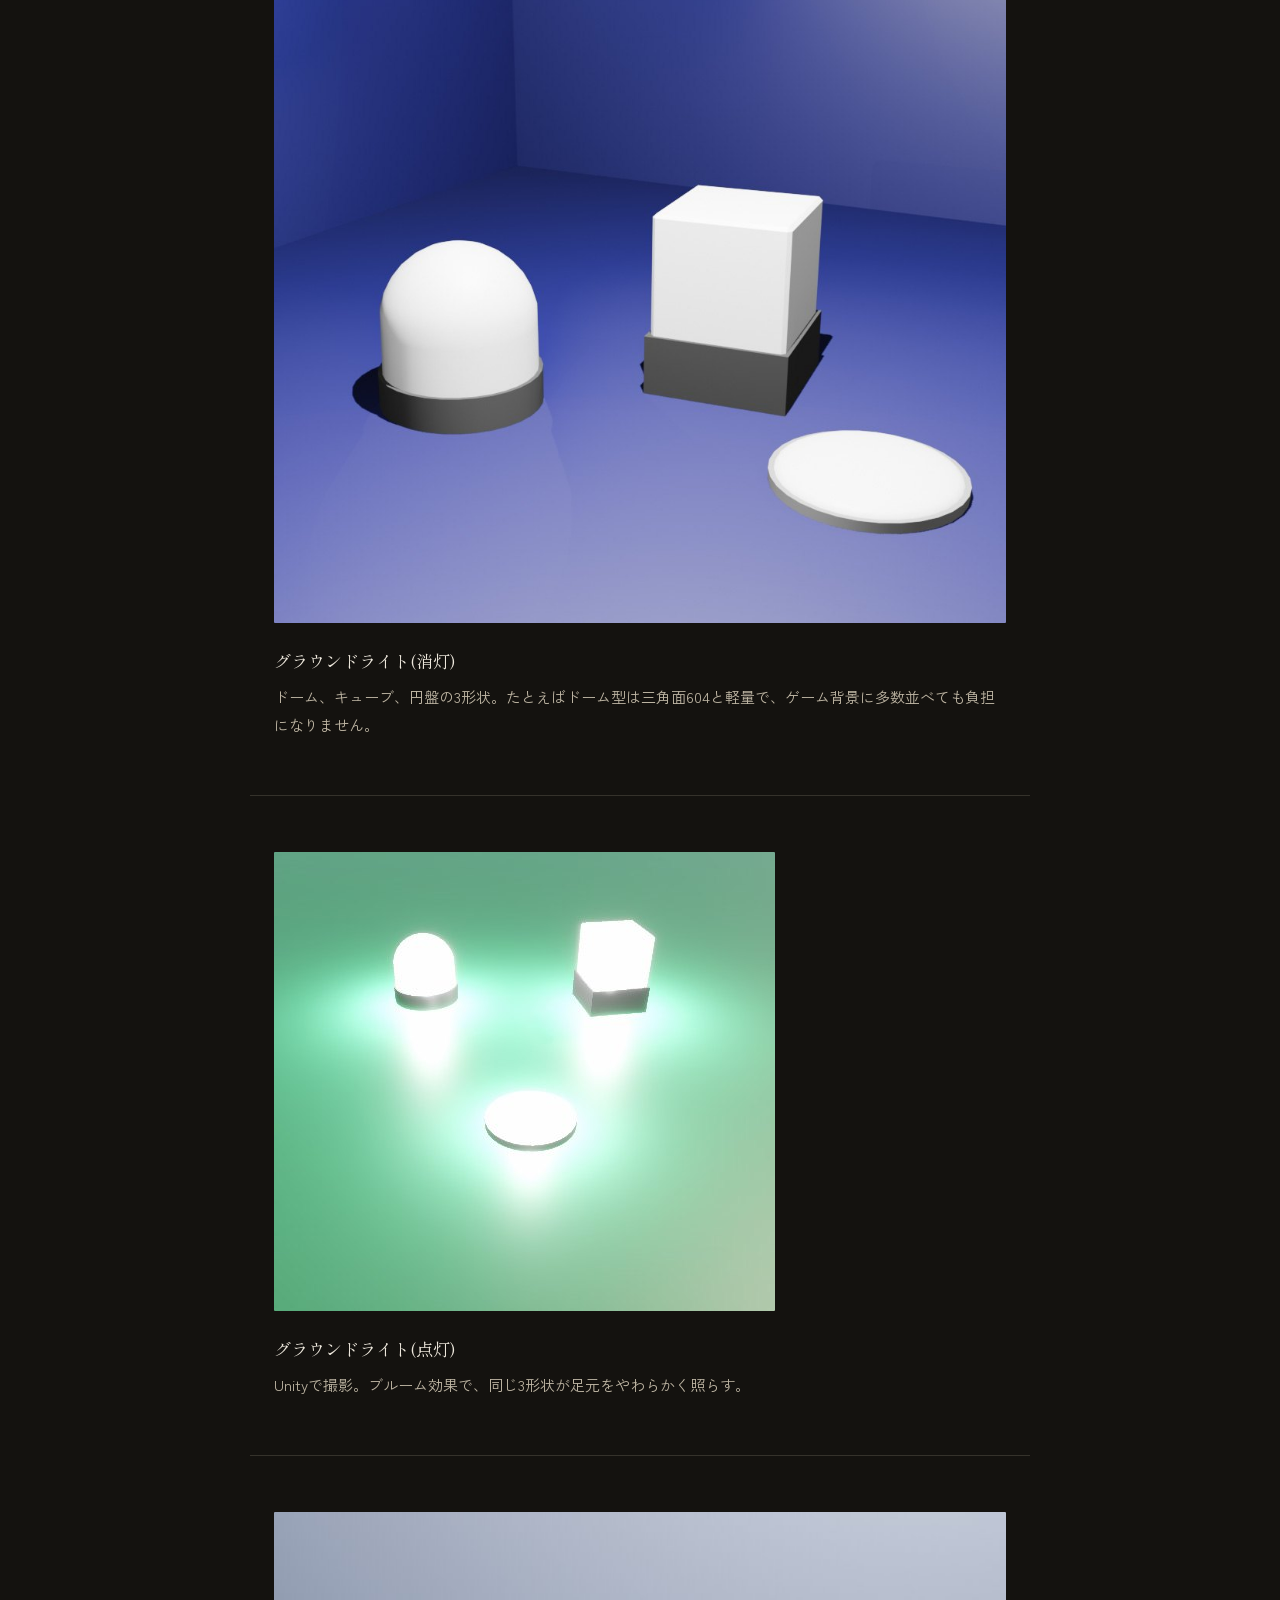
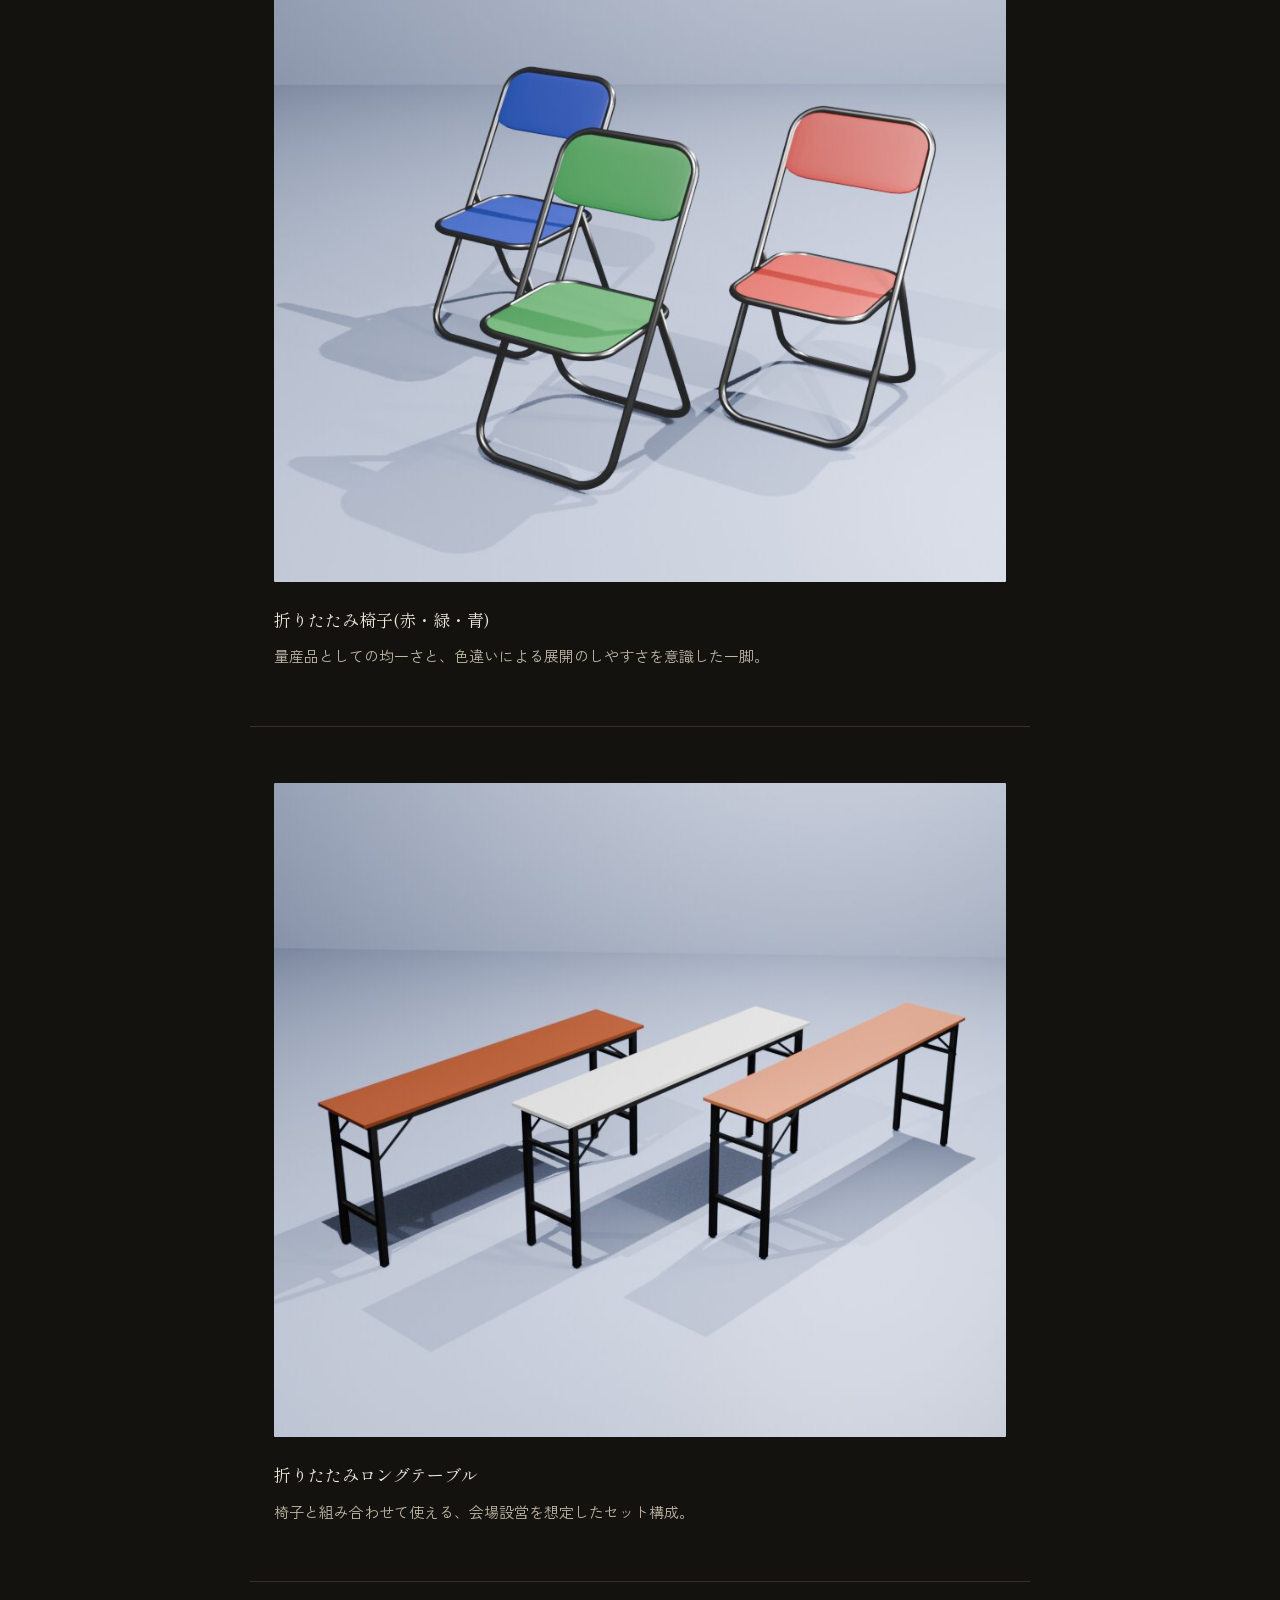
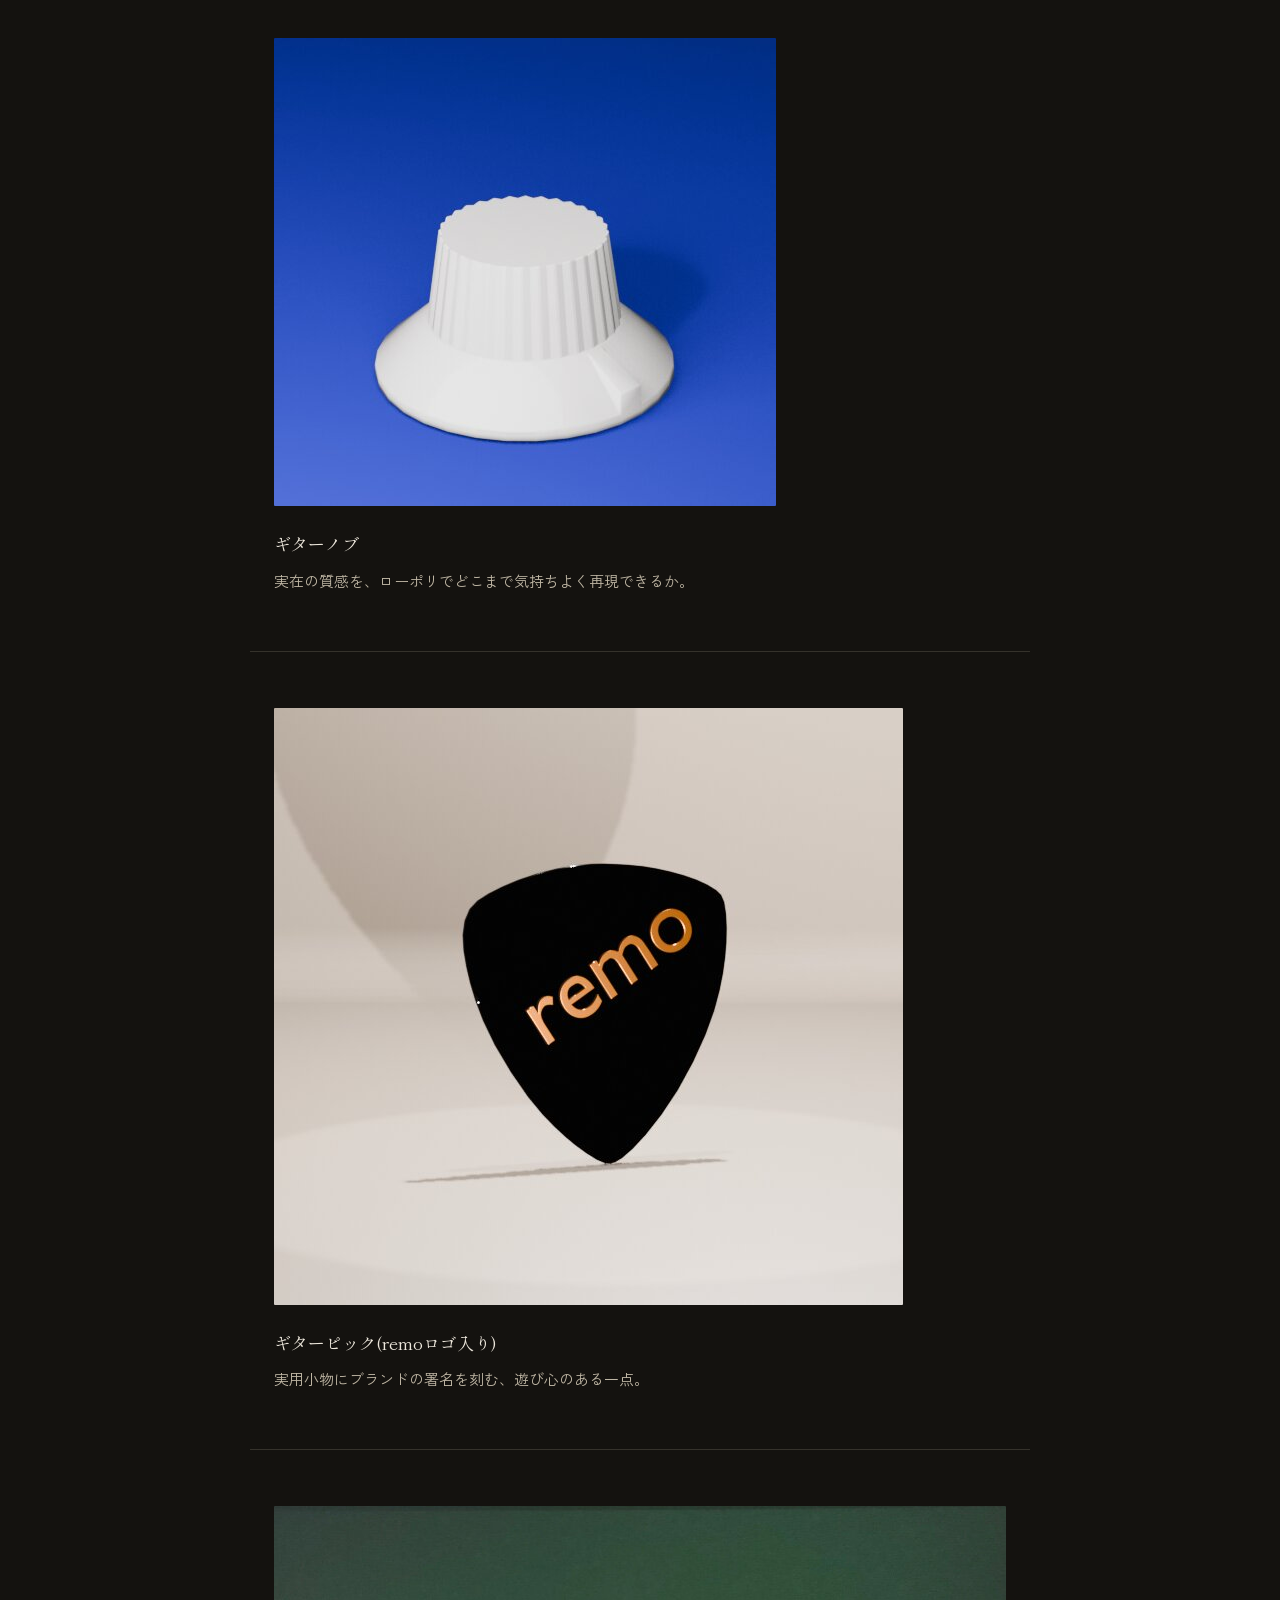
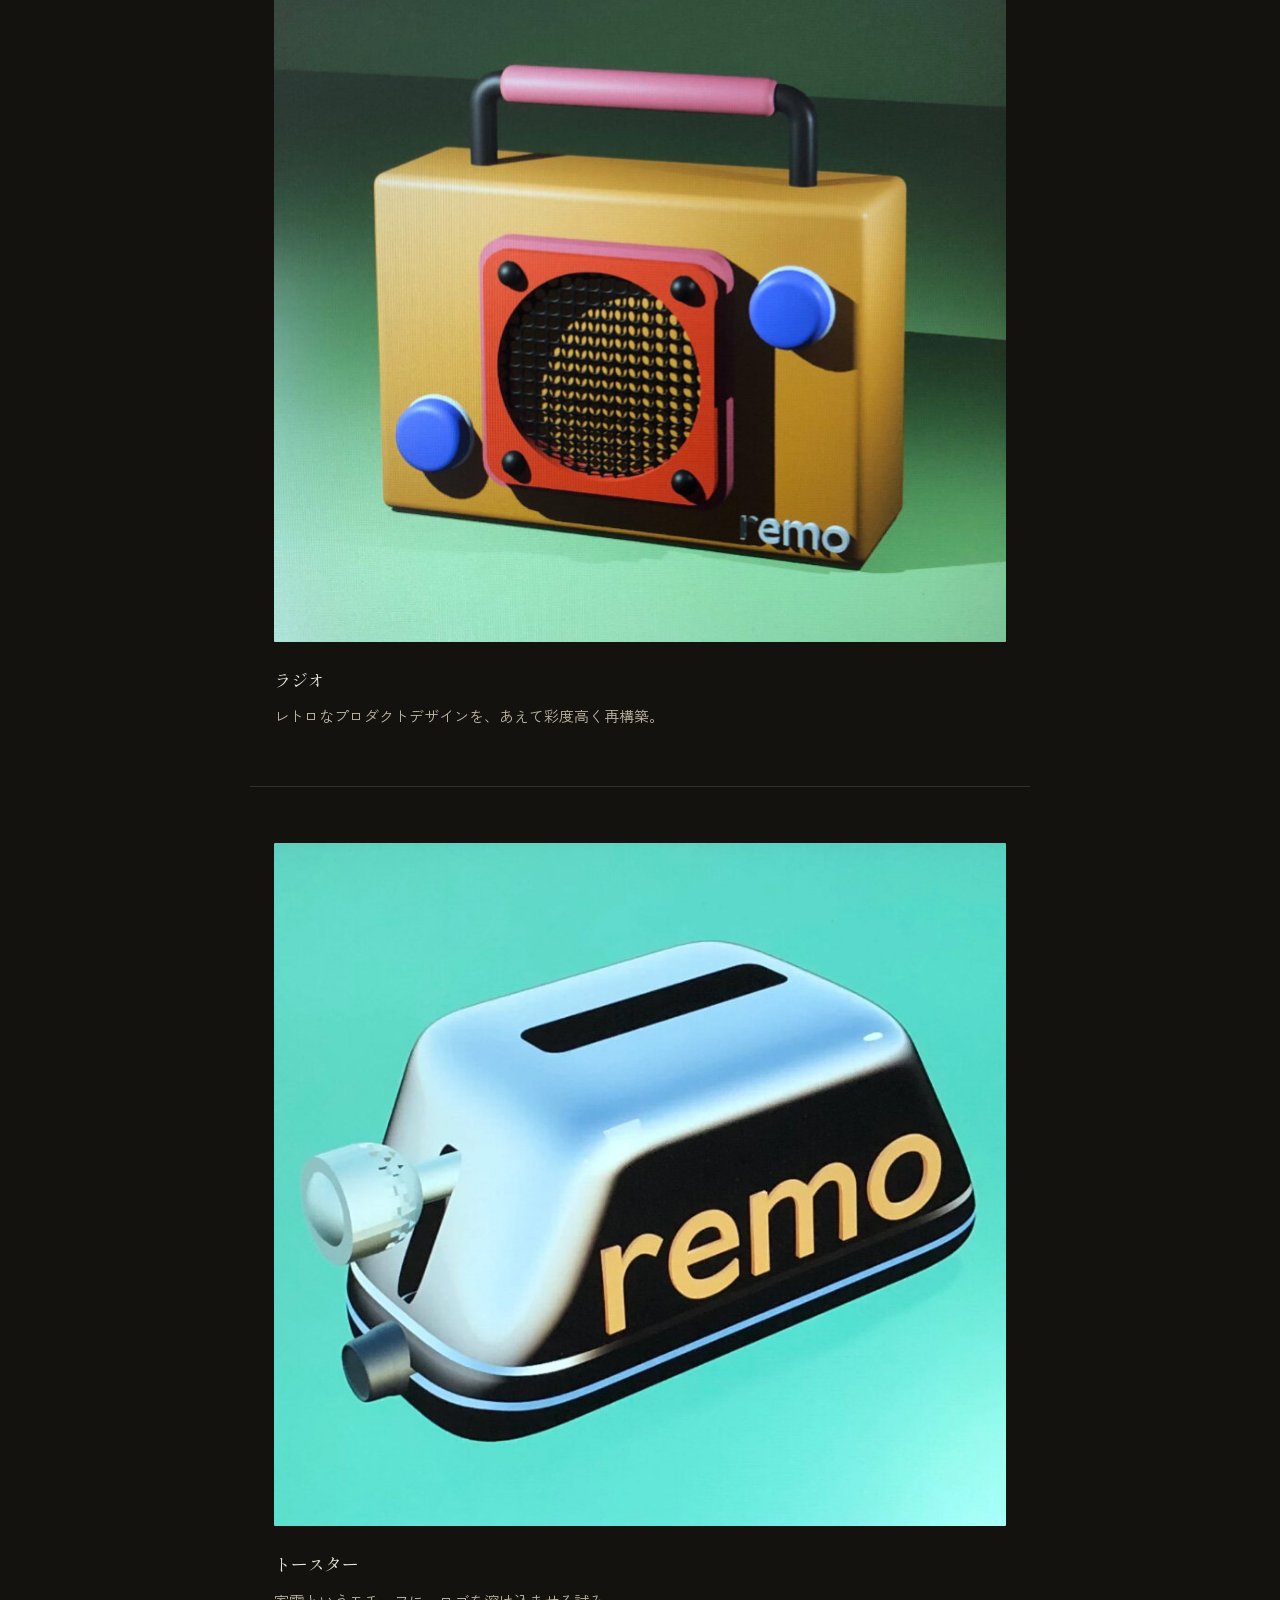
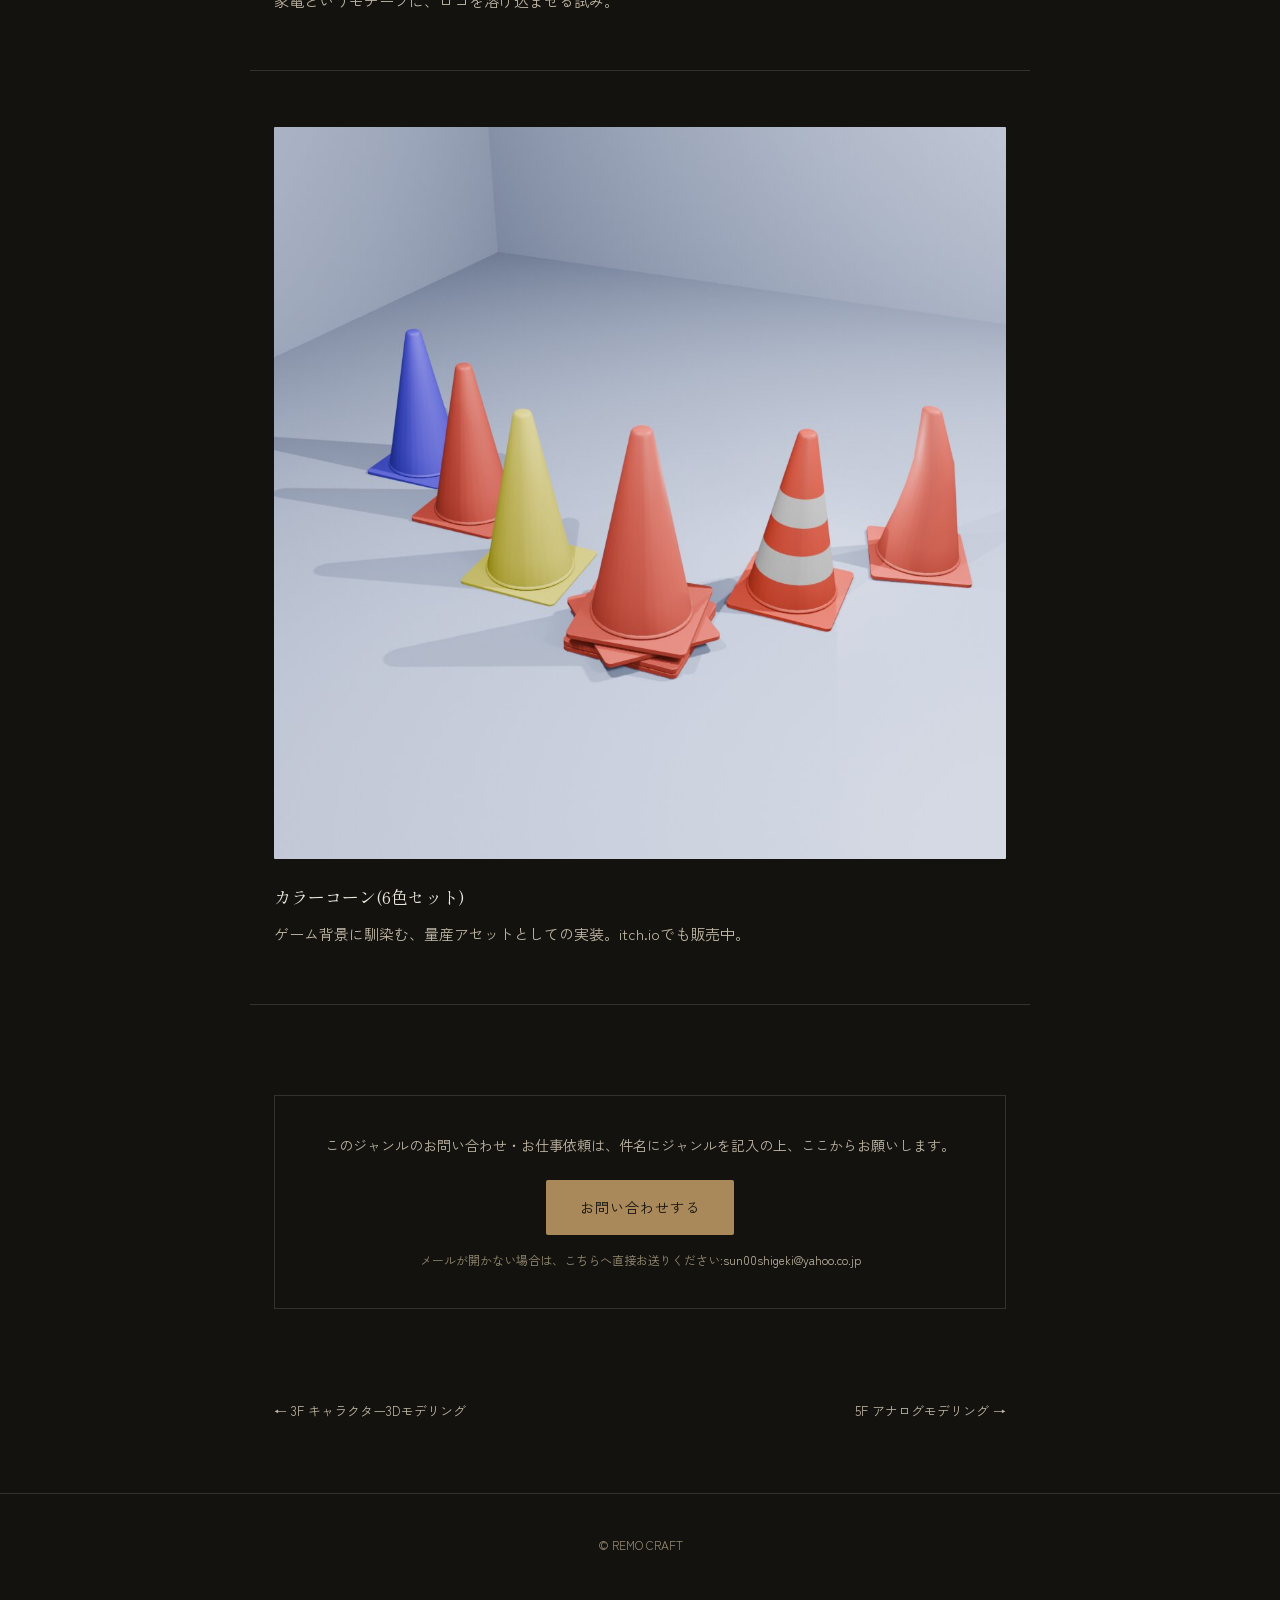
==== commit be34934d: "Add files via upload" ====
--- a/floors/3d-modeling.html
+++ b/floors/3d-modeling.html
@@ -30,7 +30,7 @@
 <section class="works">
 
   <article class="work">
-    <img src="../assets/images/base_mesh_sets.jpg" alt="白・青・赤の男女ベースメッシュ6体">
+    <img src="../assets/base_mesh_sets.jpg" alt="白・青・赤の男女ベースメッシュ6体">
     <div>
       <p class="work-caption-title">男女ベースメッシュ(白・青・赤)</p>
       <p class="work-caption-text">キャラクター制作の土台になる男女一対のボディ。色違いで並べて、体型の違いが分かる構成。</p>
@@ -38,7 +38,7 @@
   </article>
 
   <article class="work">
-    <img src="../assets/images/ground_light_off.jpg" alt="ドーム型・キューブ型・円盤型のグラウンドライト(消灯)">
+    <img src="../assets/ground_light_off.jpg" alt="ドーム型・キューブ型・円盤型のグラウンドライト(消灯)">
     <div>
       <p class="work-caption-title">グラウンドライト(消灯)</p>
       <p class="work-caption-text">ドーム、キューブ、円盤の3形状。たとえばドーム型は三角面604と軽量で、ゲーム背景に多数並べても負担になりません。</p>
@@ -46,7 +46,7 @@
   </article>
 
   <article class="work">
-    <img src="../assets/images/ground_light_on.jpg" alt="3種のグラウンドライト(点灯)">
+    <img src="../assets/ground_light_on.jpg" alt="3種のグラウンドライト(点灯)">
     <div>
       <p class="work-caption-title">グラウンドライト(点灯)</p>
       <p class="work-caption-text">Unityで撮影。ブルーム効果で、同じ3形状が足元をやわらかく照らす。</p>
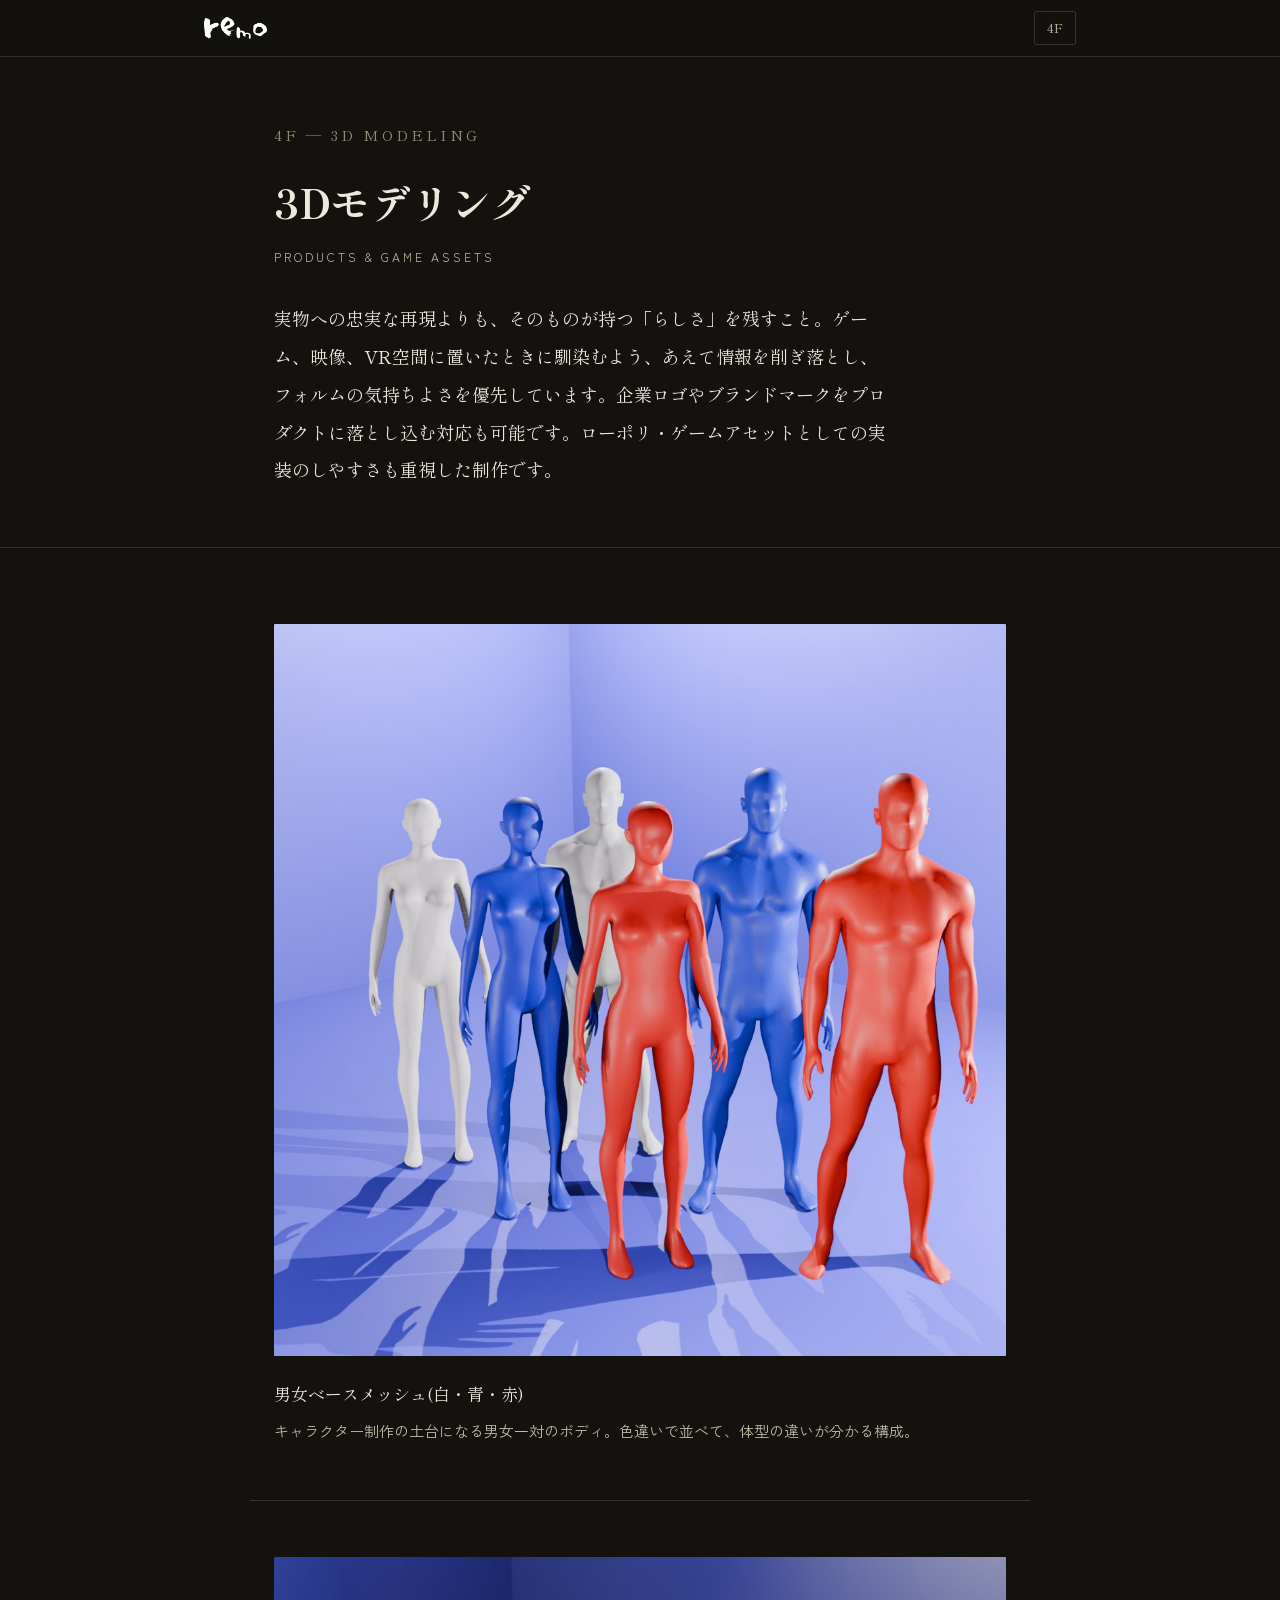
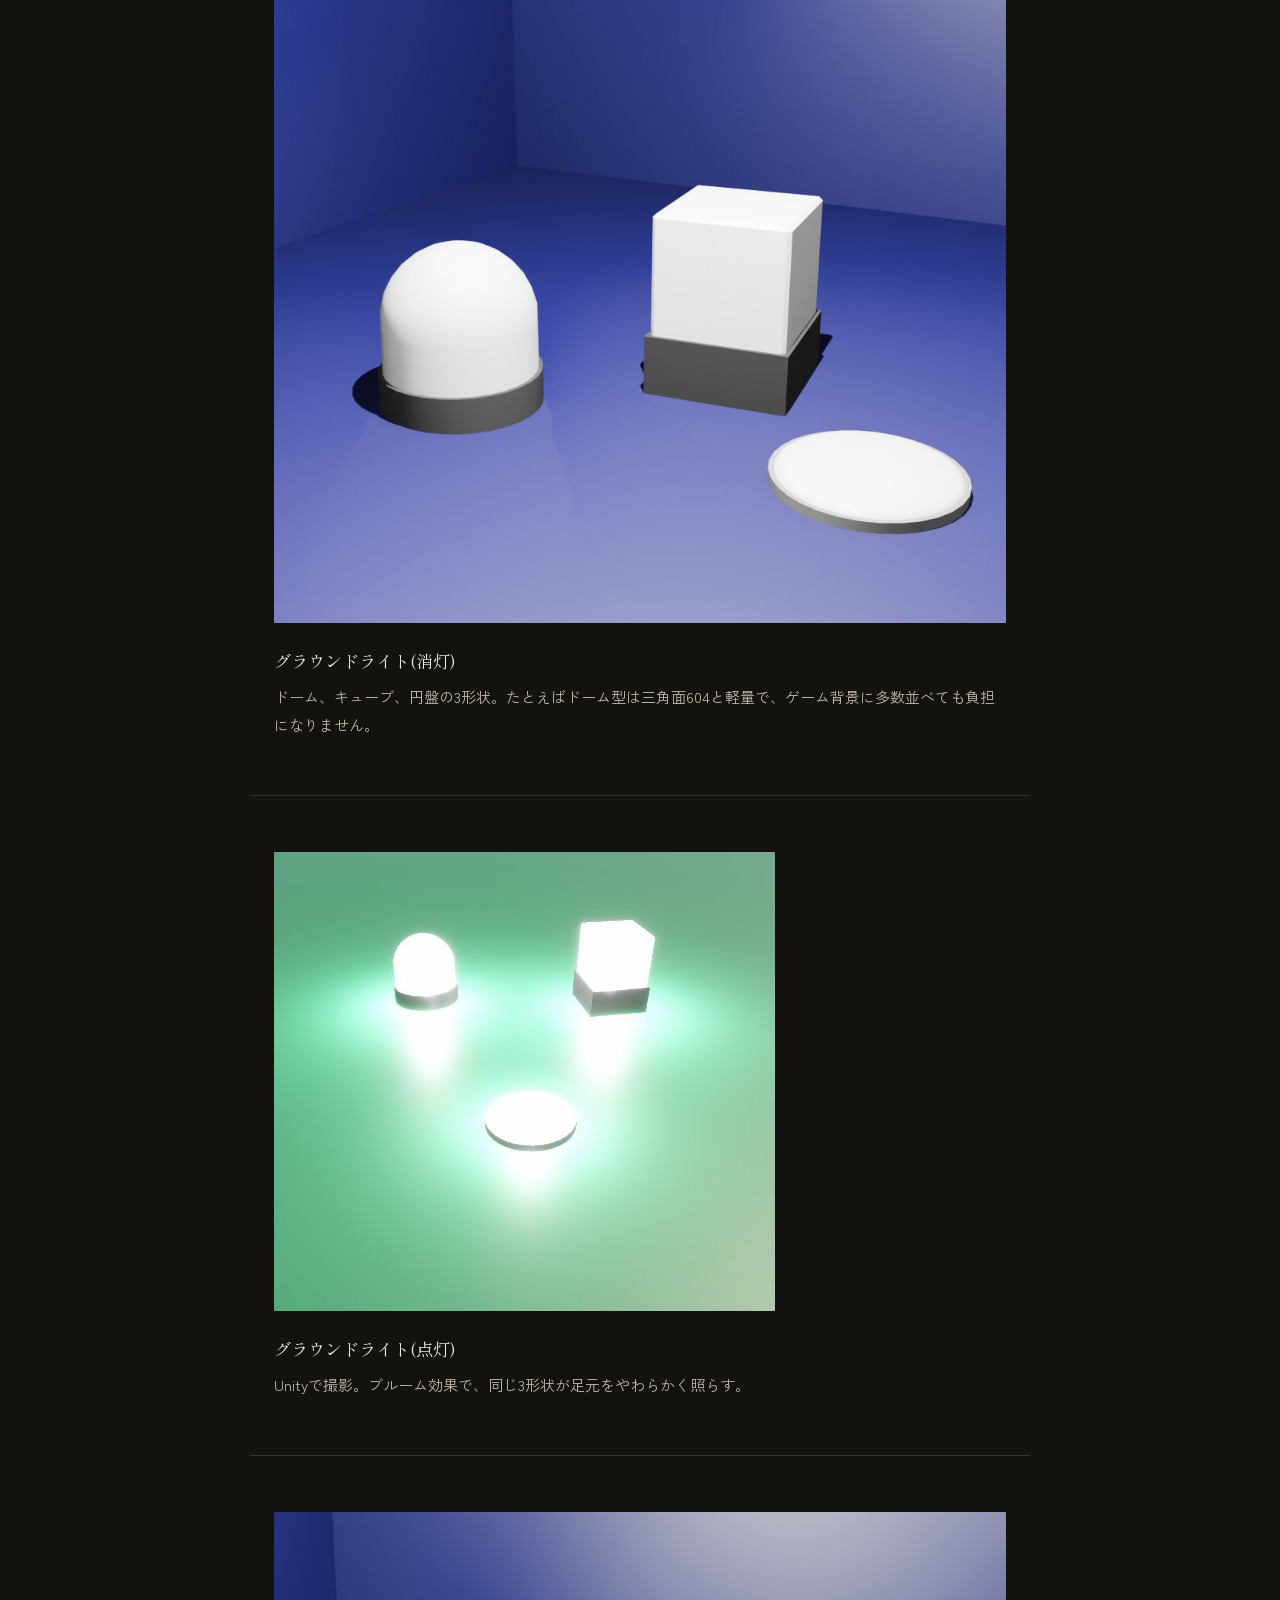
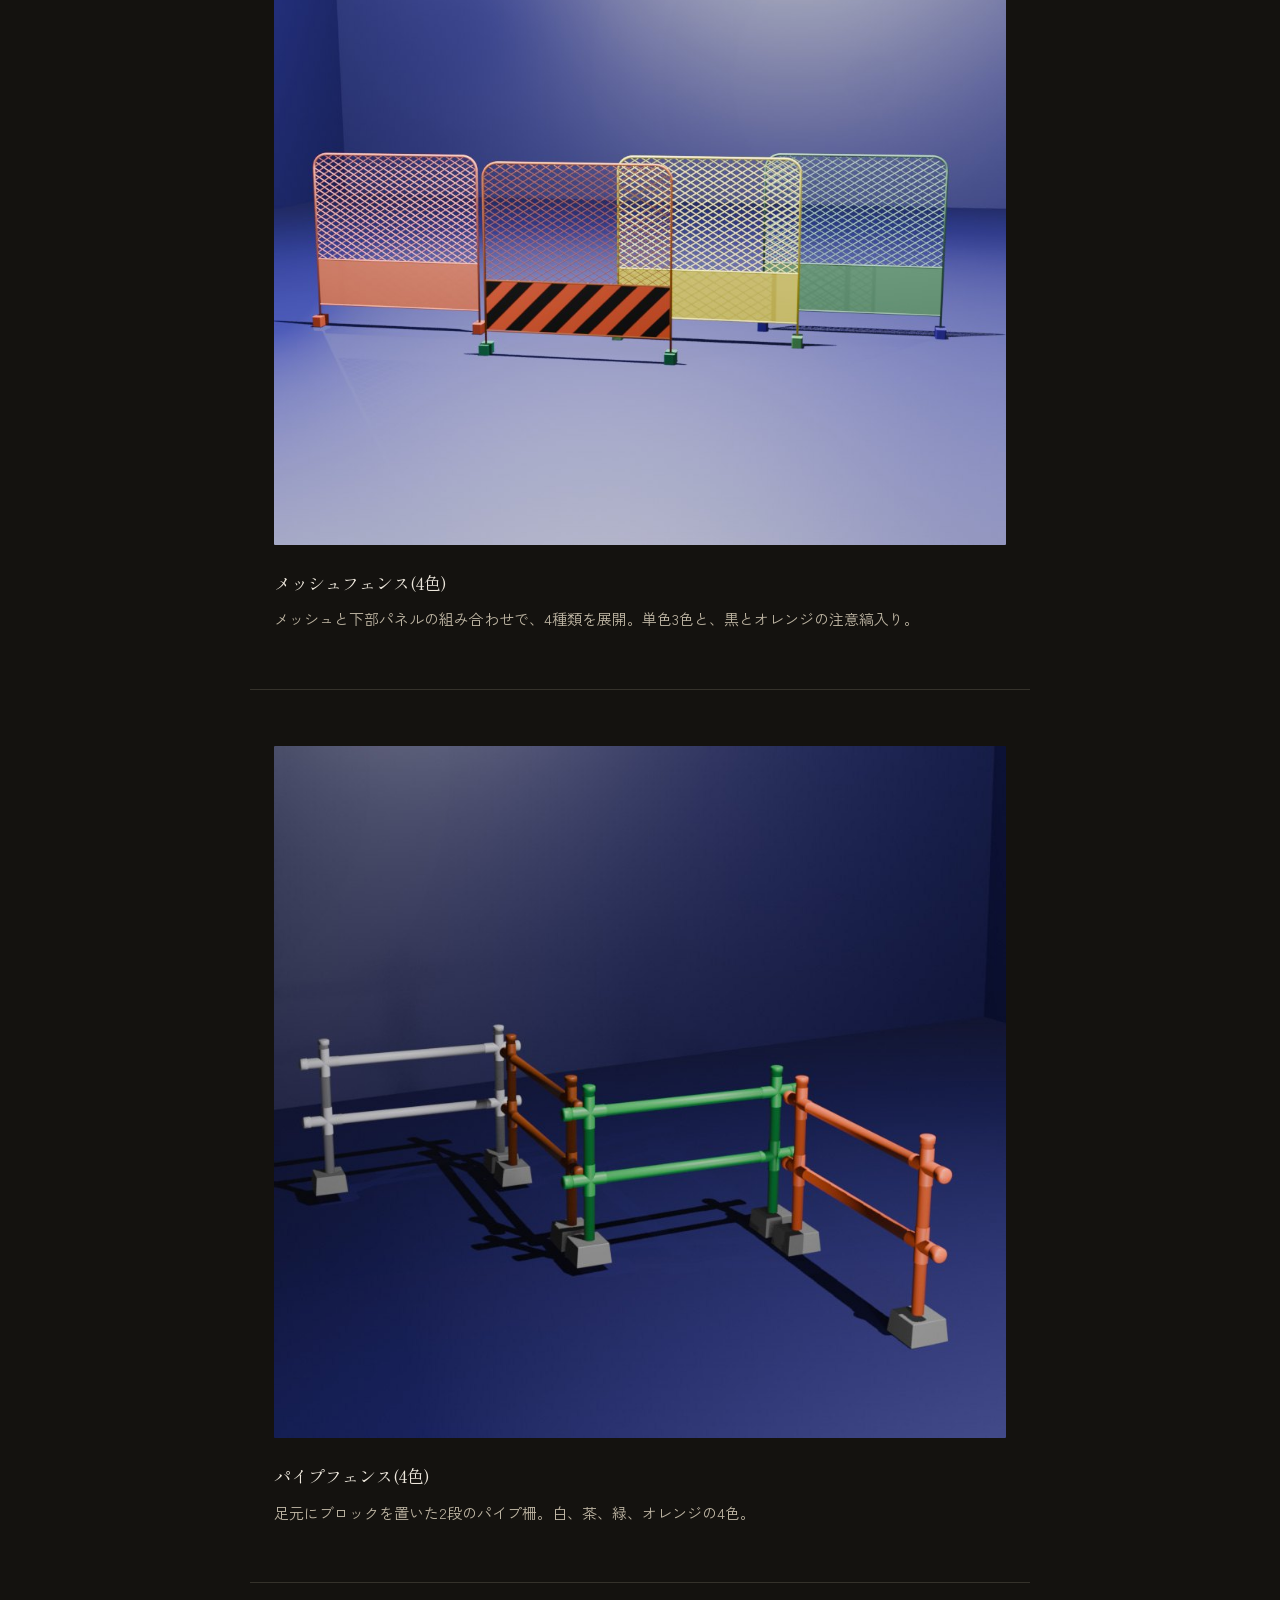
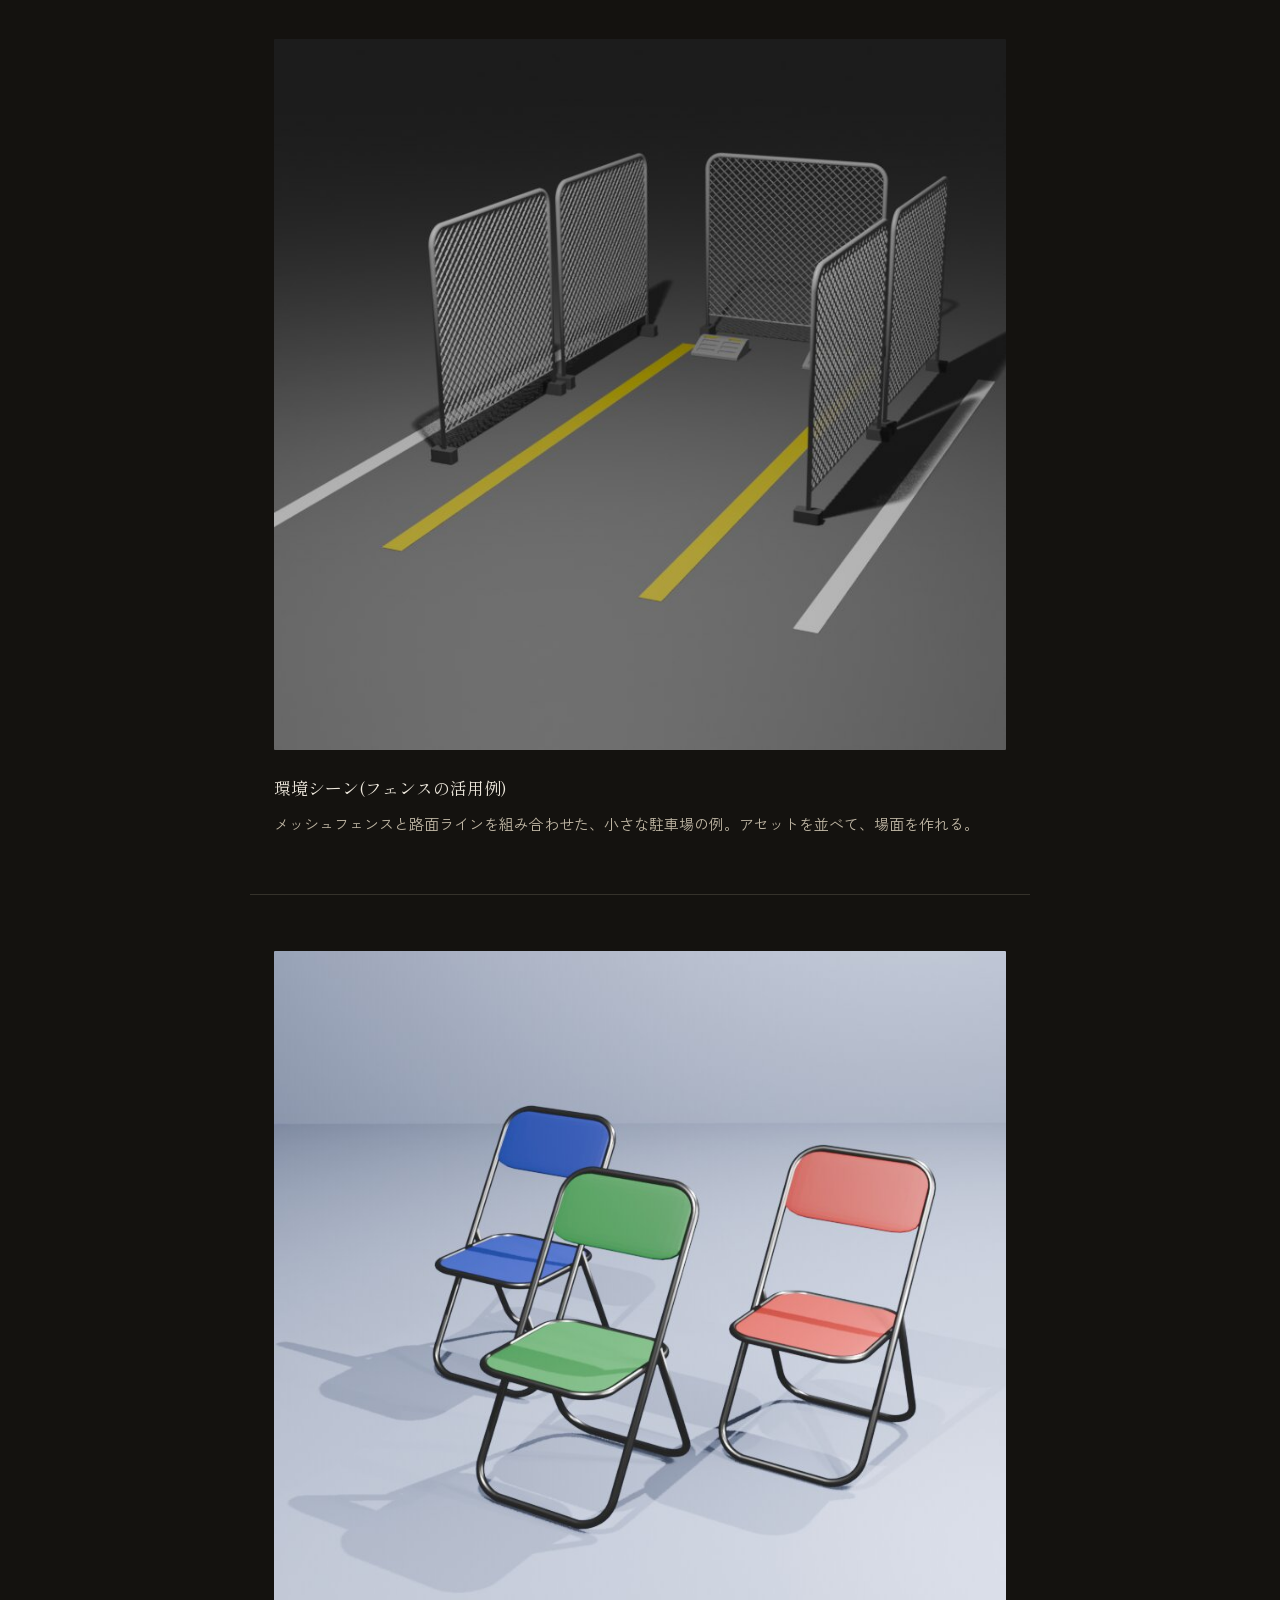
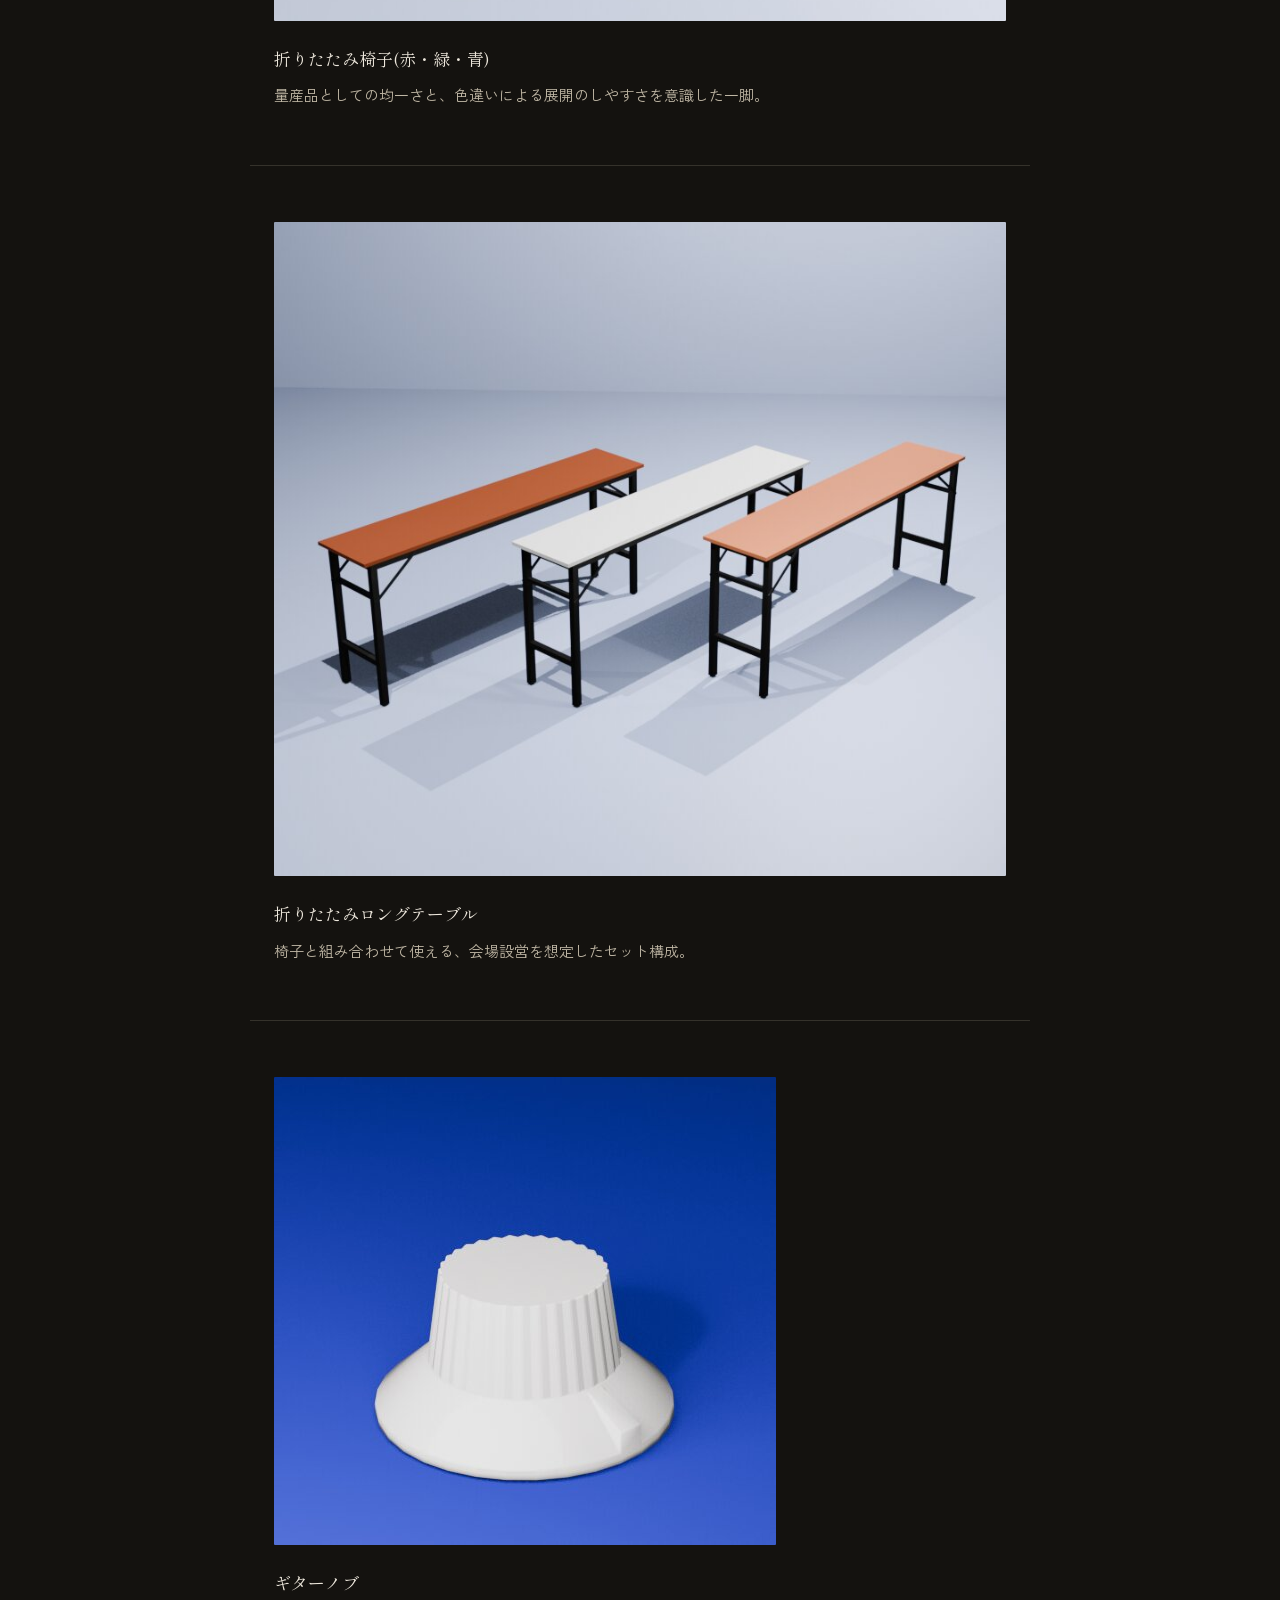
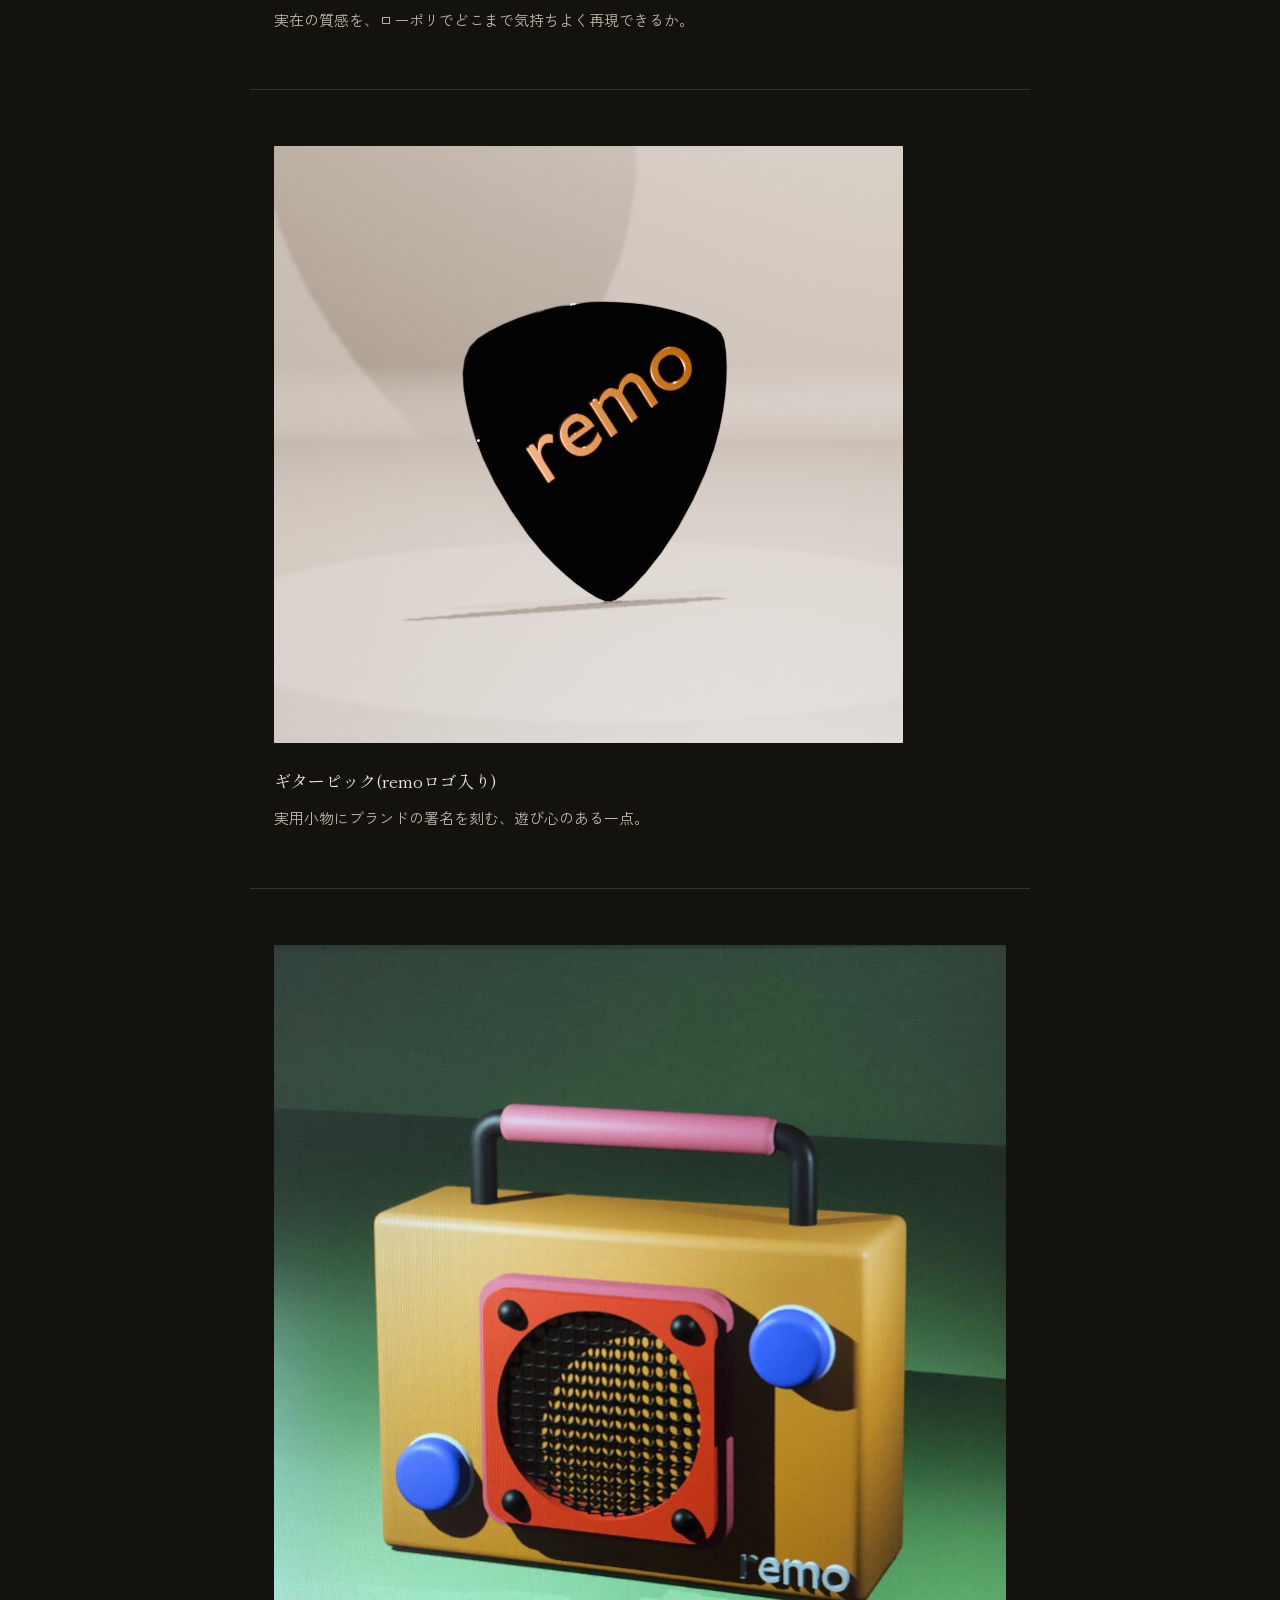
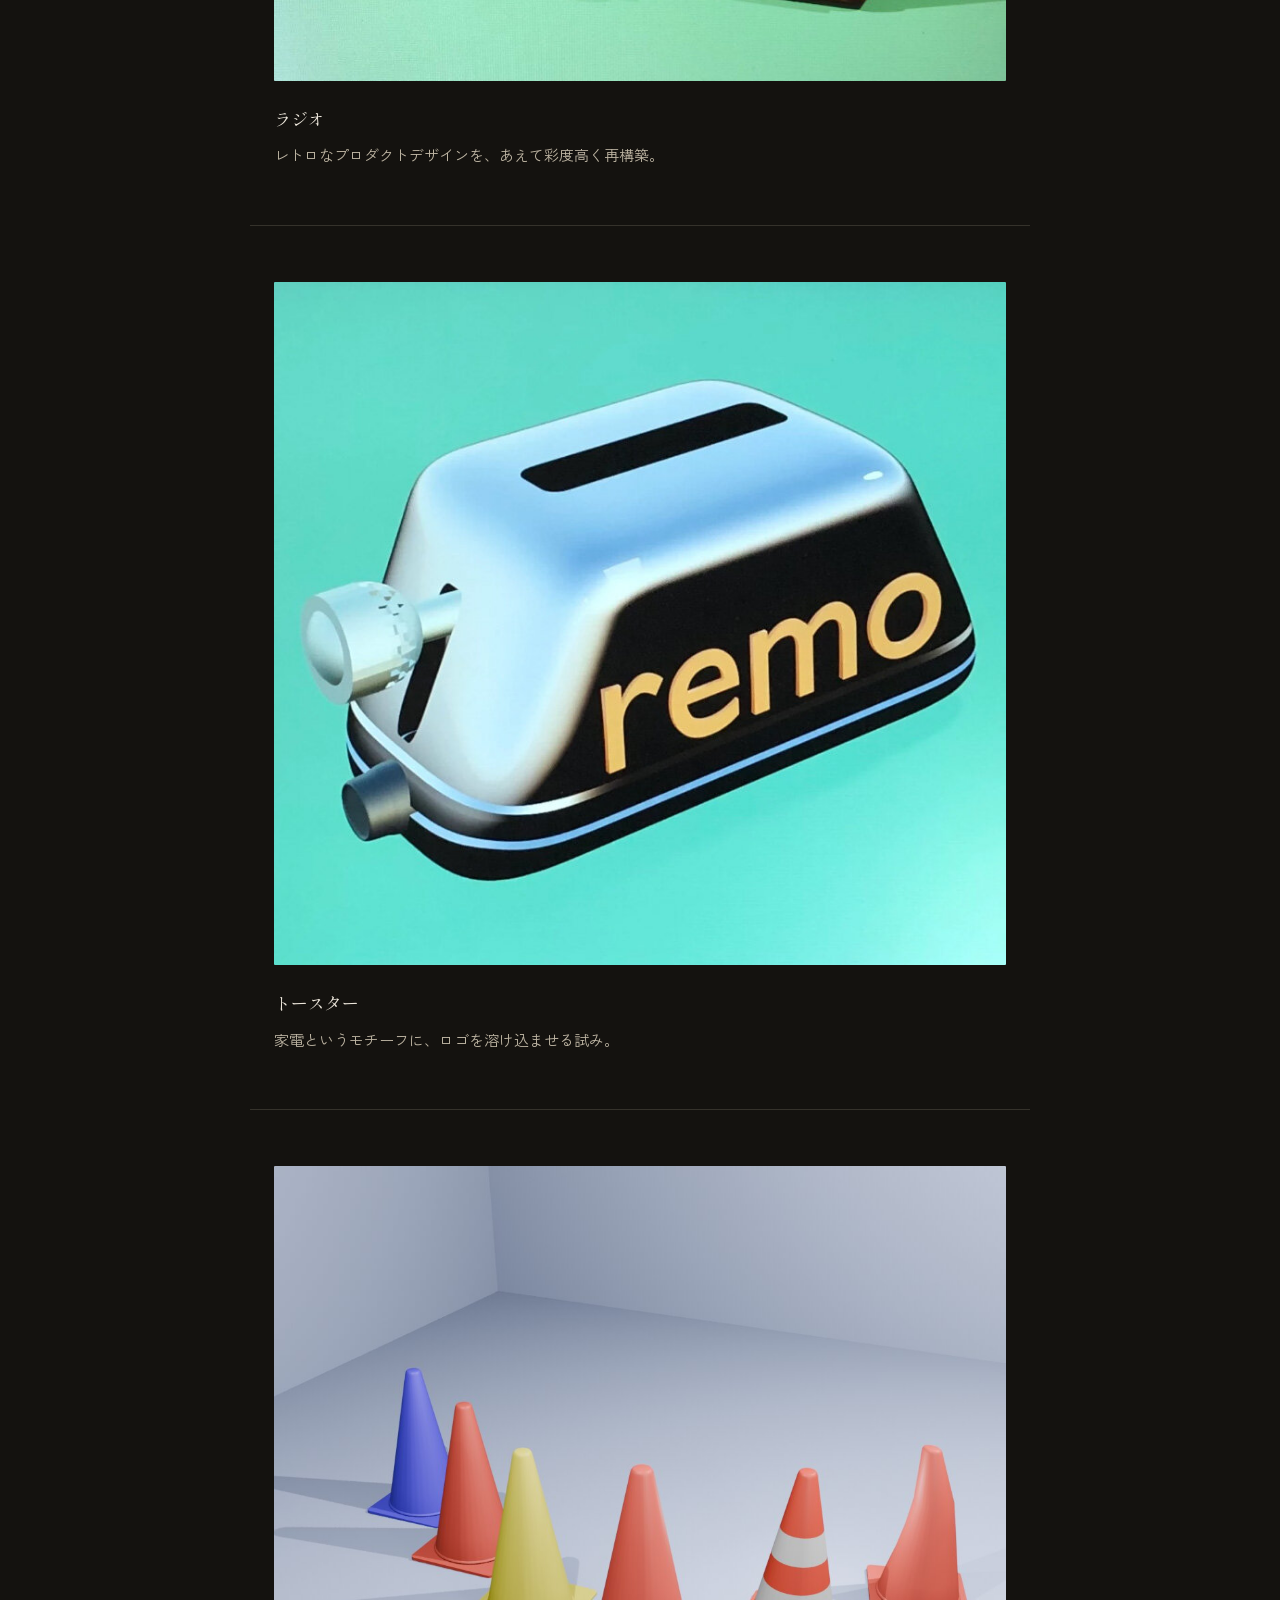
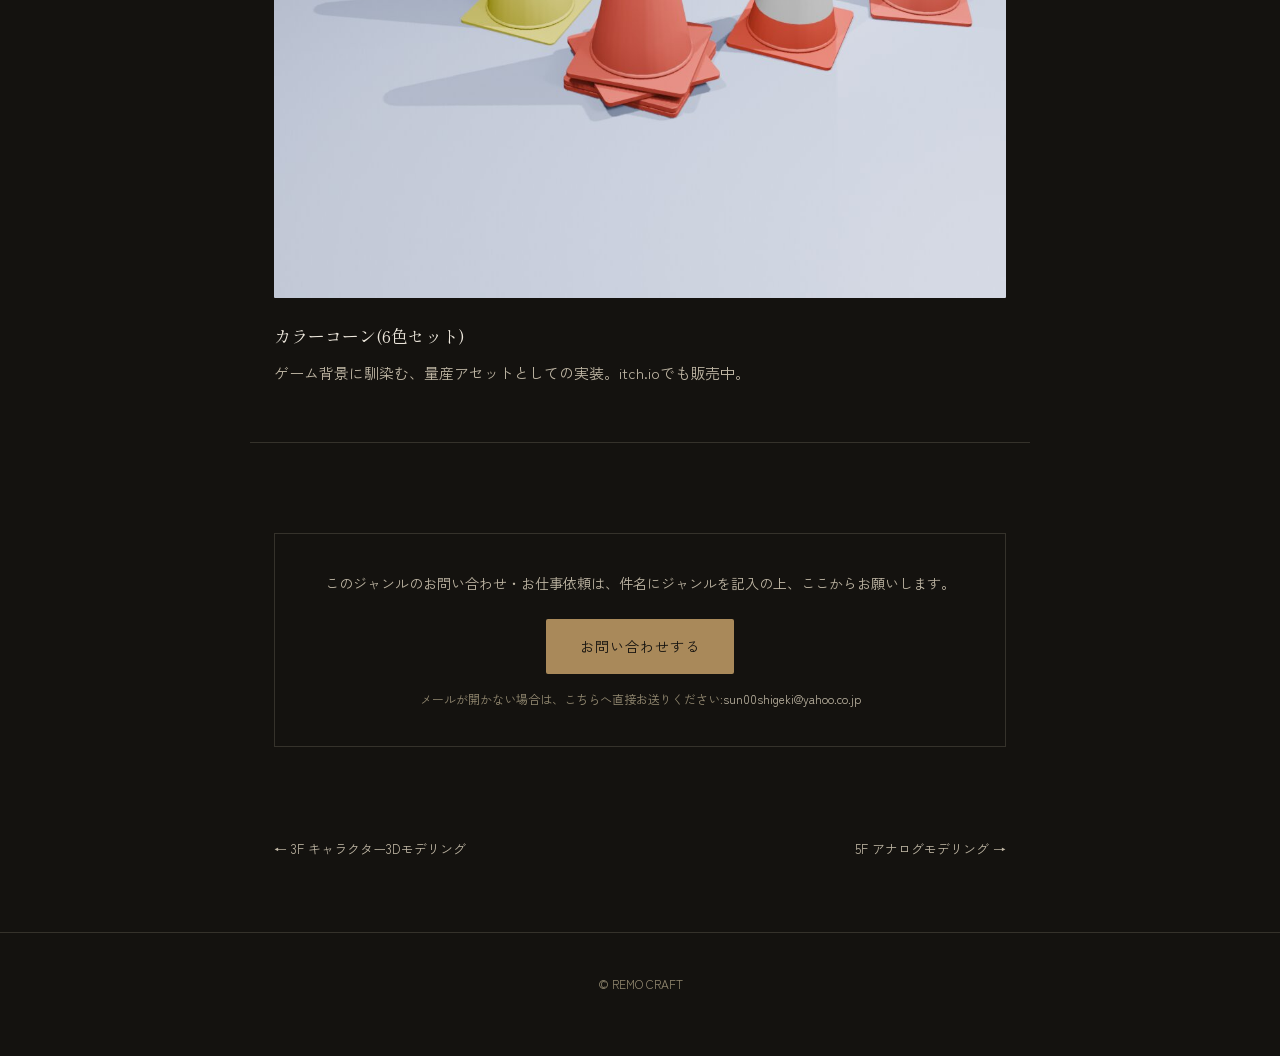
==== commit 5b7a77fb: "Add files via upload" ====
--- a/floors/3d-modeling.html
+++ b/floors/3d-modeling.html
@@ -50,6 +50,30 @@
     <div>
       <p class="work-caption-title">グラウンドライト(点灯)</p>
       <p class="work-caption-text">Unityで撮影。ブルーム効果で、同じ3形状が足元をやわらかく照らす。</p>
+    </div>
+  </article>
+
+  <article class="work">
+    <img src="../assets/fence_sets_01.jpg" alt="4色のメッシュフェンス">
+    <div>
+      <p class="work-caption-title">メッシュフェンス(4色)</p>
+      <p class="work-caption-text">メッシュと下部パネルの組み合わせで、4種類を展開。単色3色と、黒とオレンジの注意縞入り。</p>
+    </div>
+  </article>
+
+  <article class="work">
+    <img src="../assets/pipe_fence_01.jpg" alt="白・茶・緑・オレンジのパイプフェンス">
+    <div>
+      <p class="work-caption-title">パイプフェンス(4色)</p>
+      <p class="work-caption-text">足元にブロックを置いた2段のパイプ柵。白、茶、緑、オレンジの4色。</p>
+    </div>
+  </article>
+
+  <article class="work">
+    <img src="../assets/parking_lot_set01.jpg" alt="メッシュフェンスと路面ラインで構成した駐車場シーン">
+    <div>
+      <p class="work-caption-title">環境シーン(フェンスの活用例)</p>
+      <p class="work-caption-text">メッシュフェンスと路面ラインを組み合わせた、小さな駐車場の例。アセットを並べて、場面を作れる。</p>
     </div>
   </article>
 
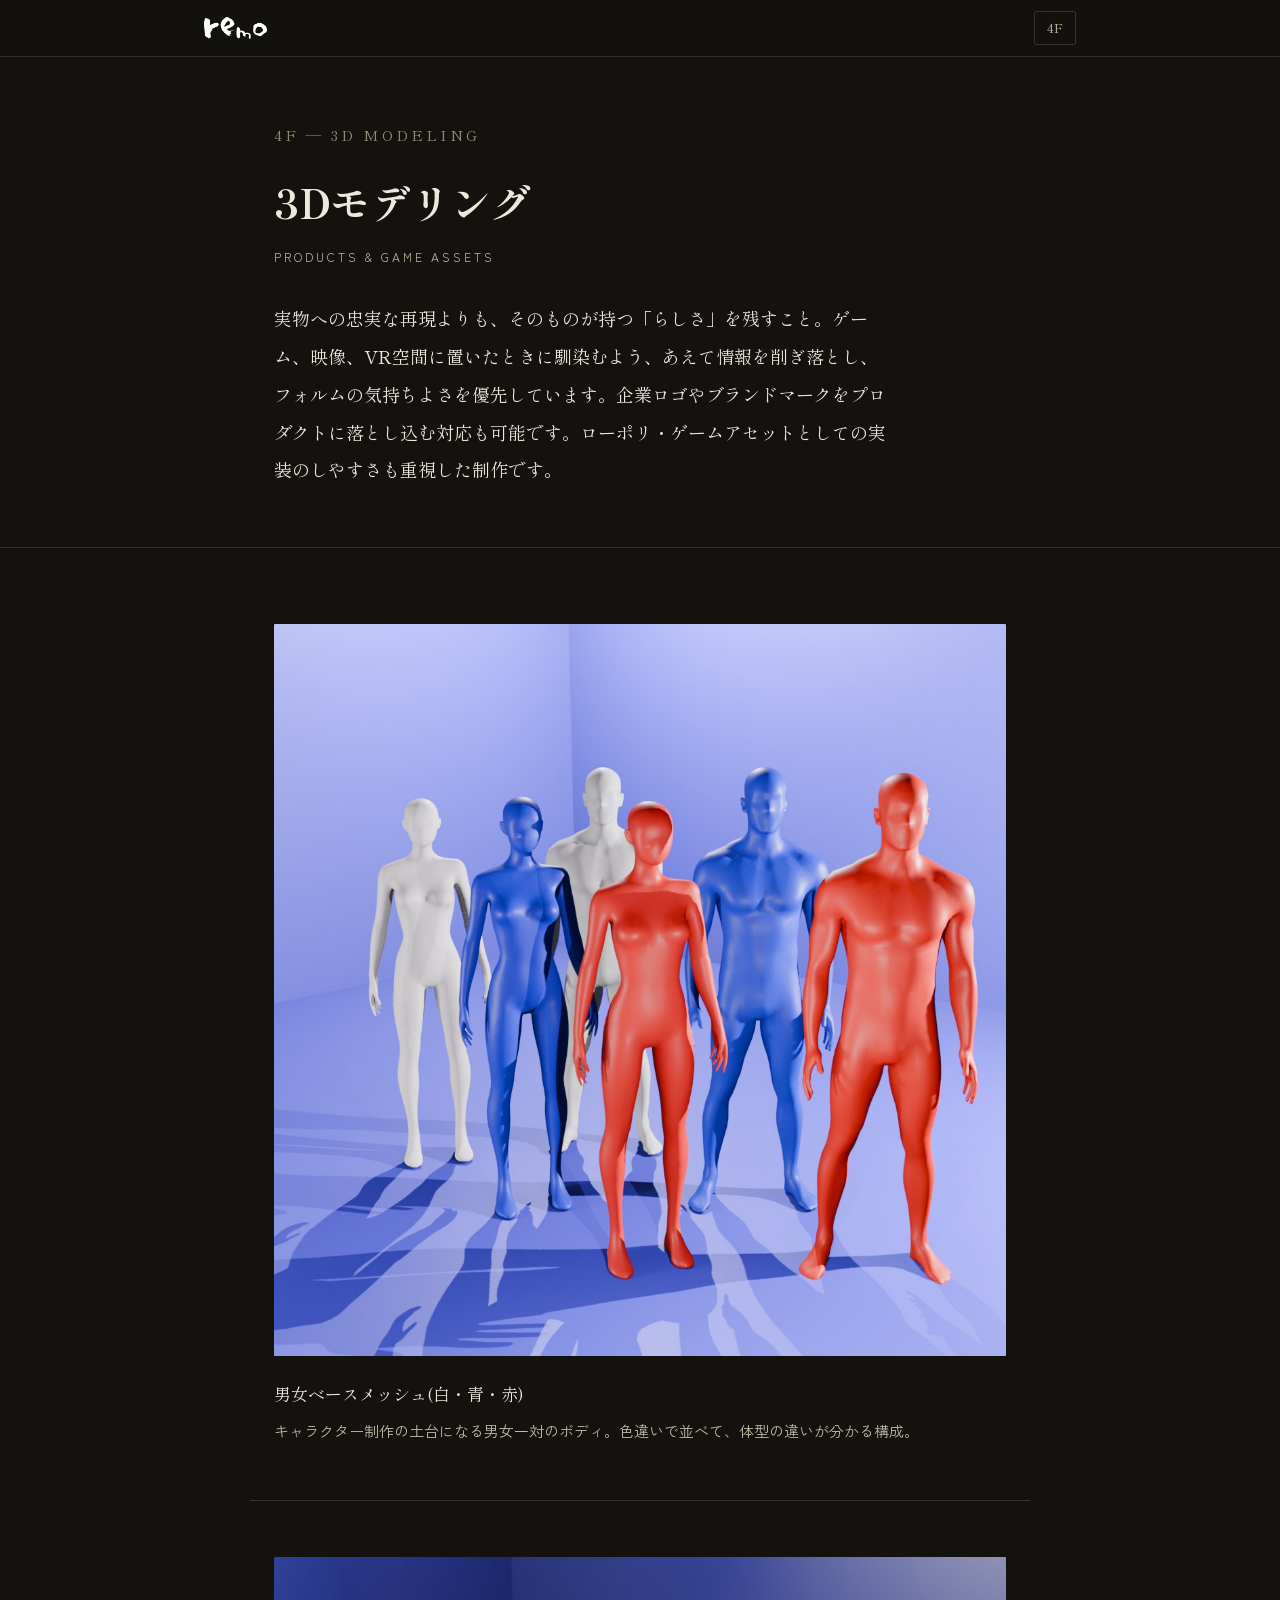
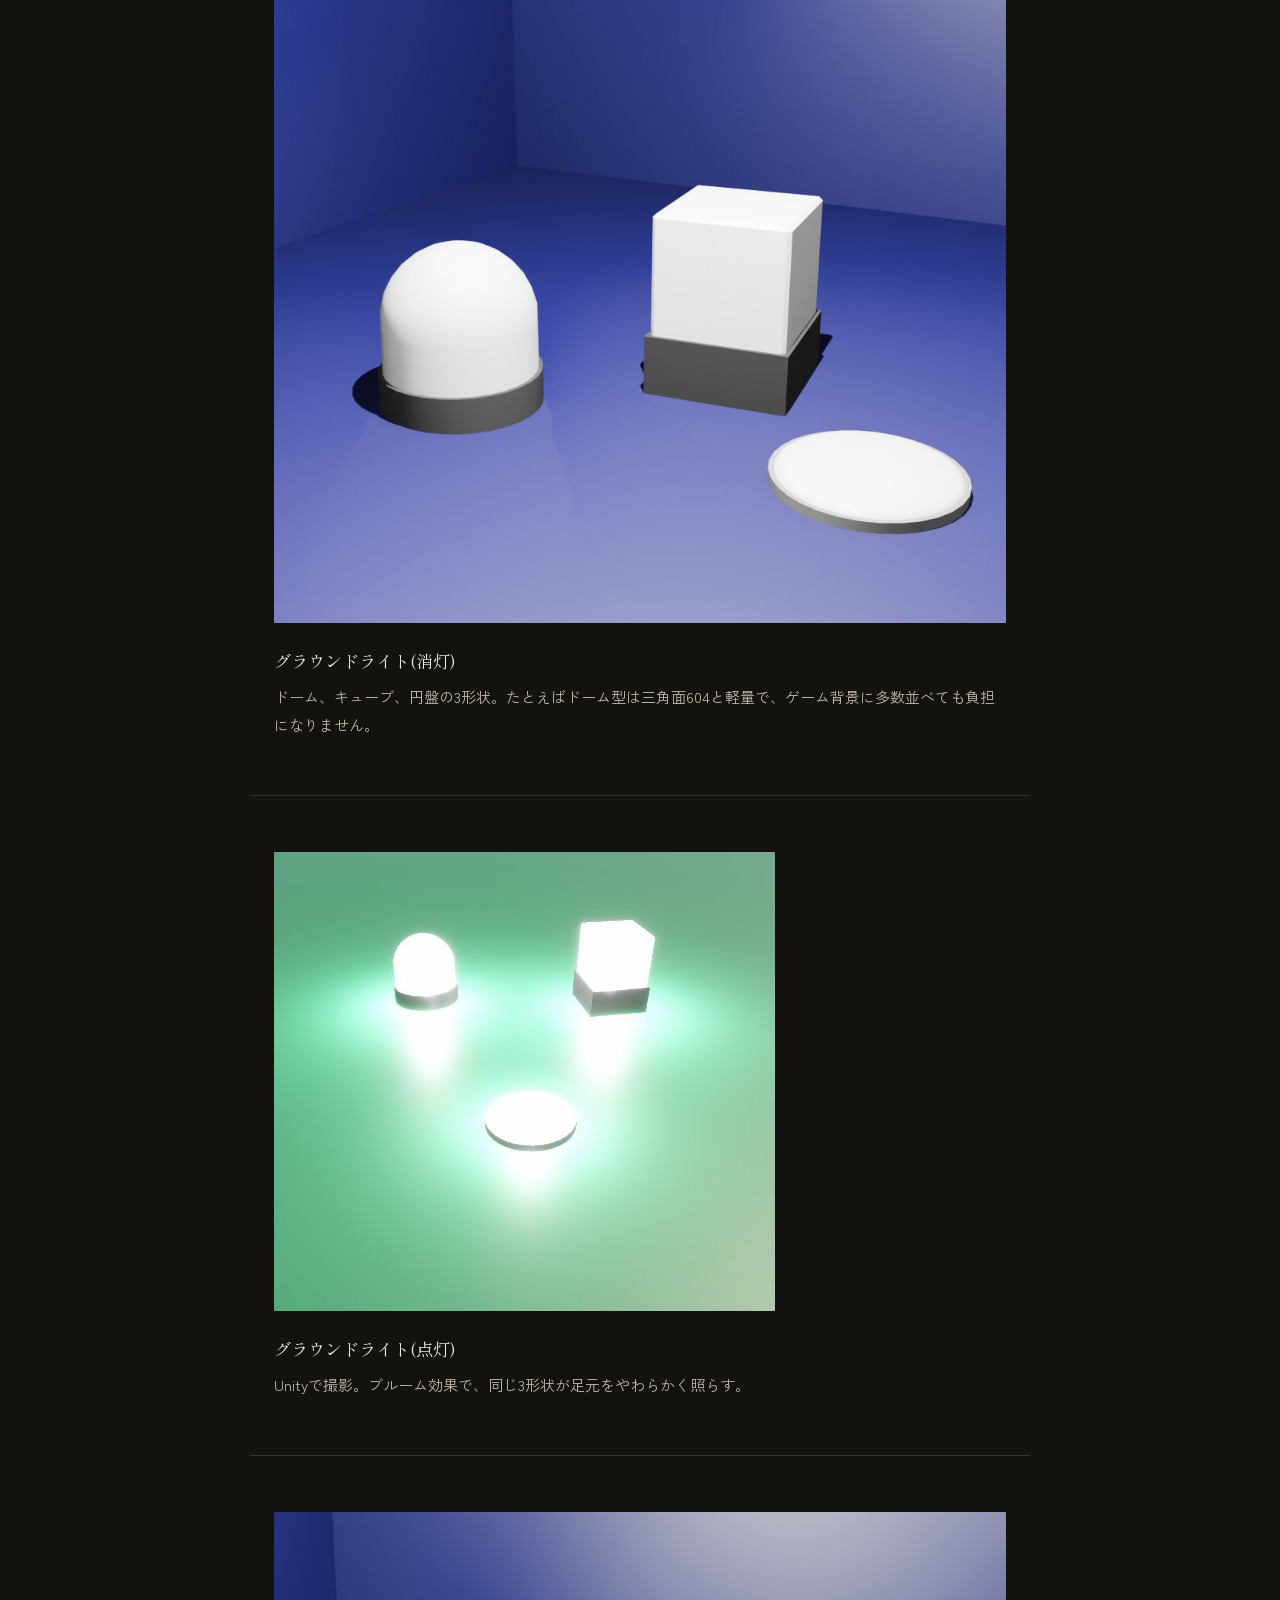
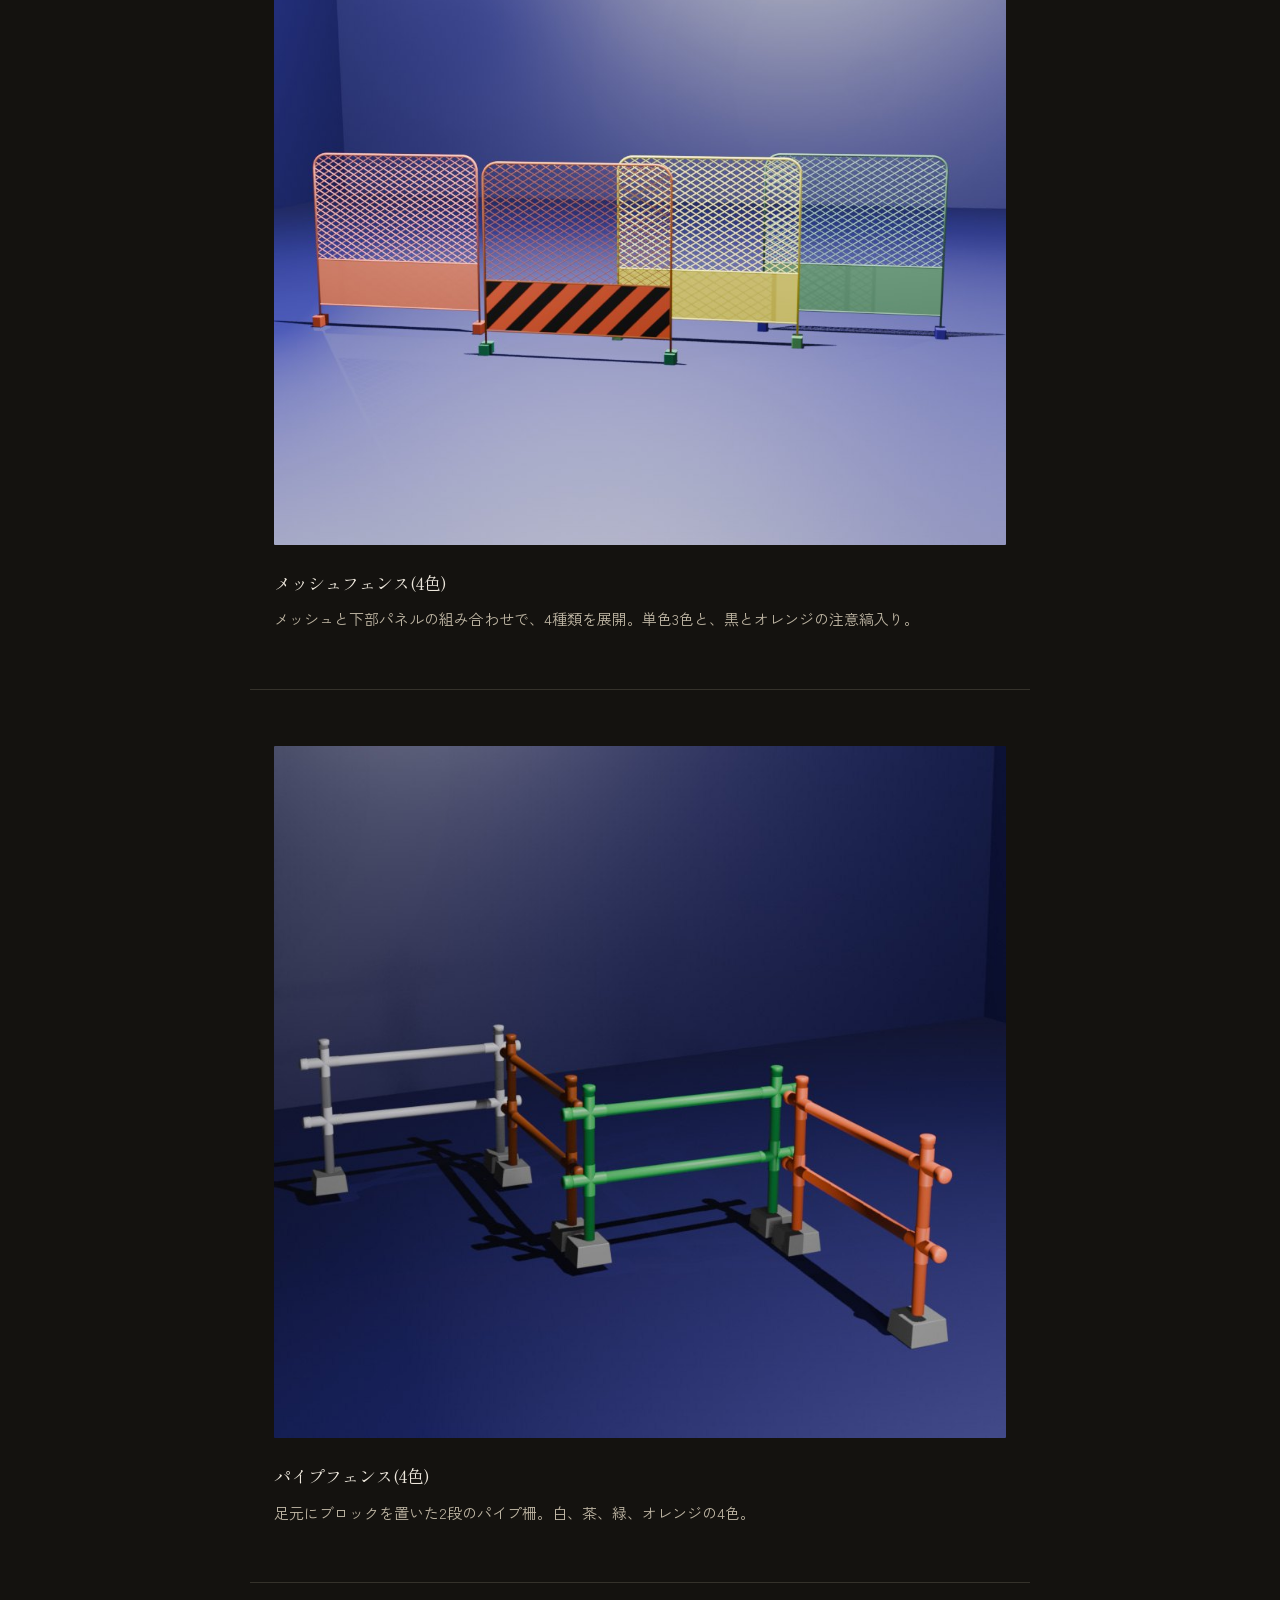
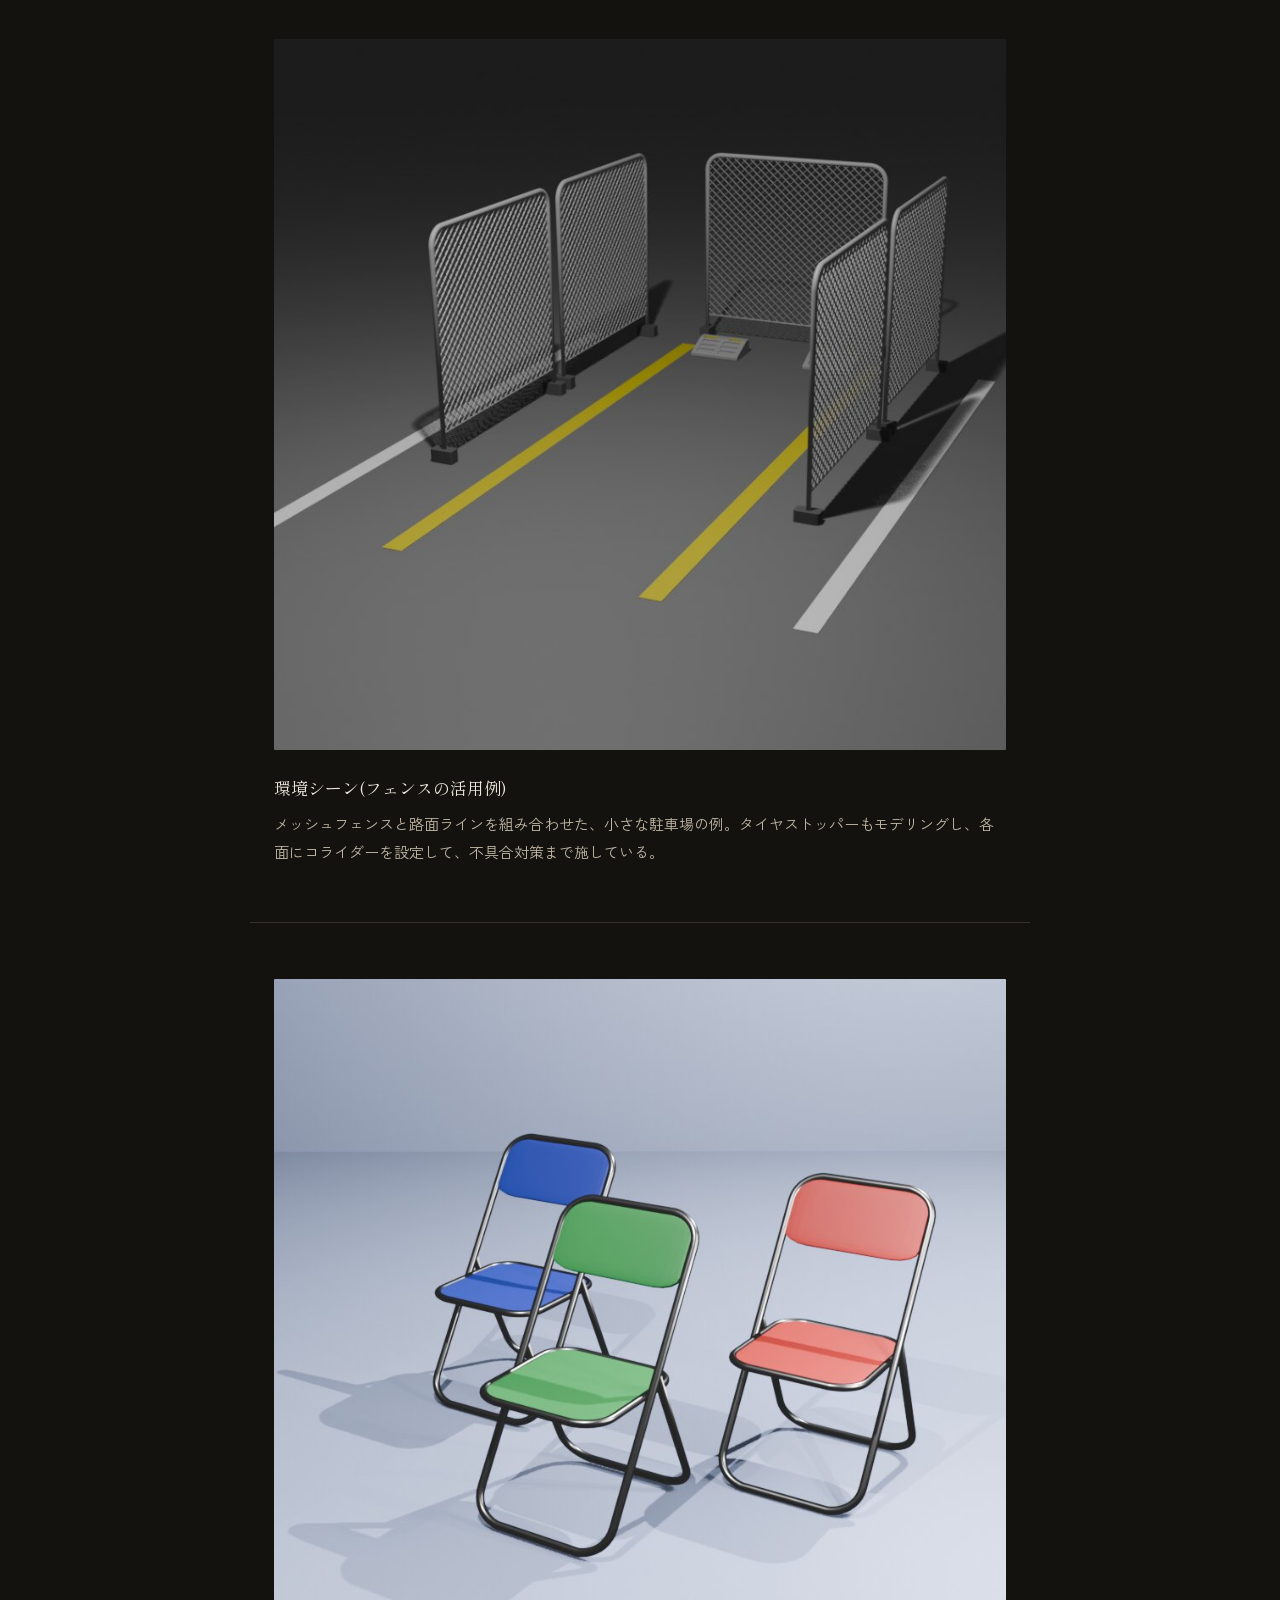
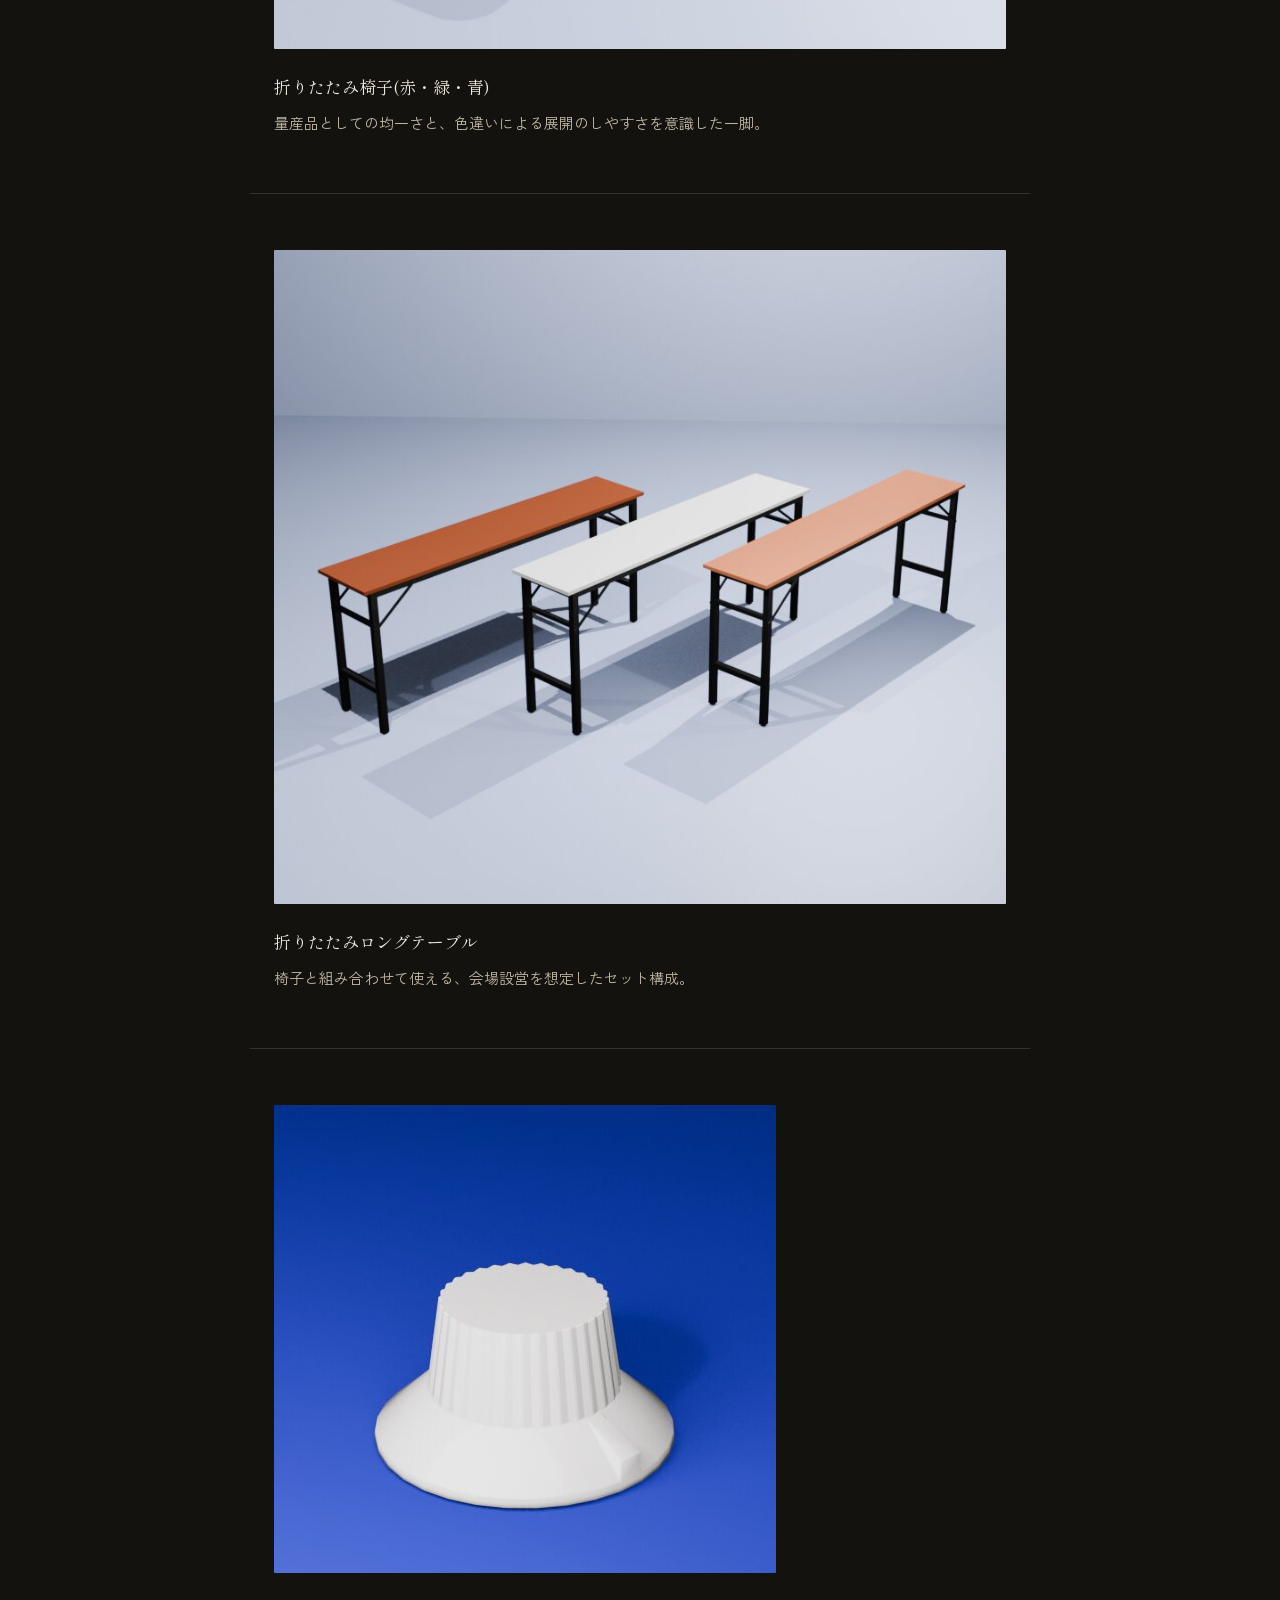
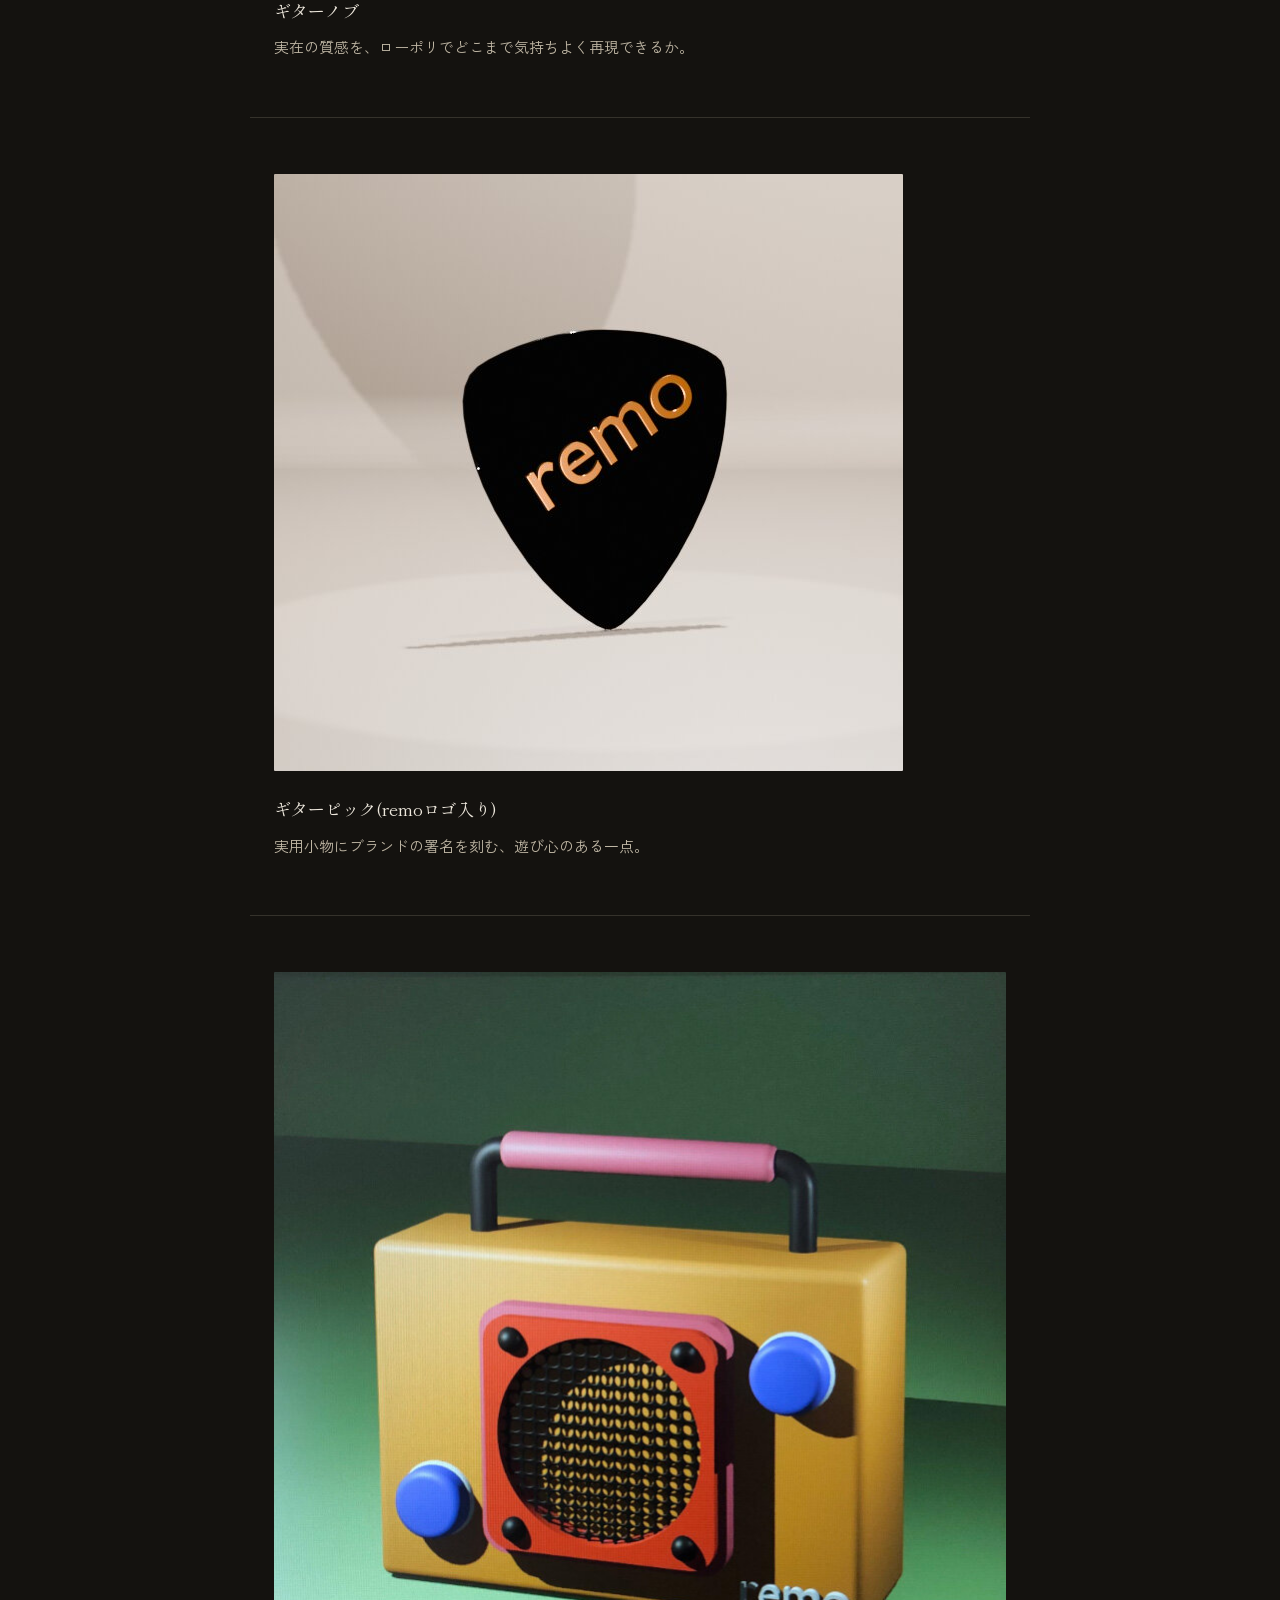
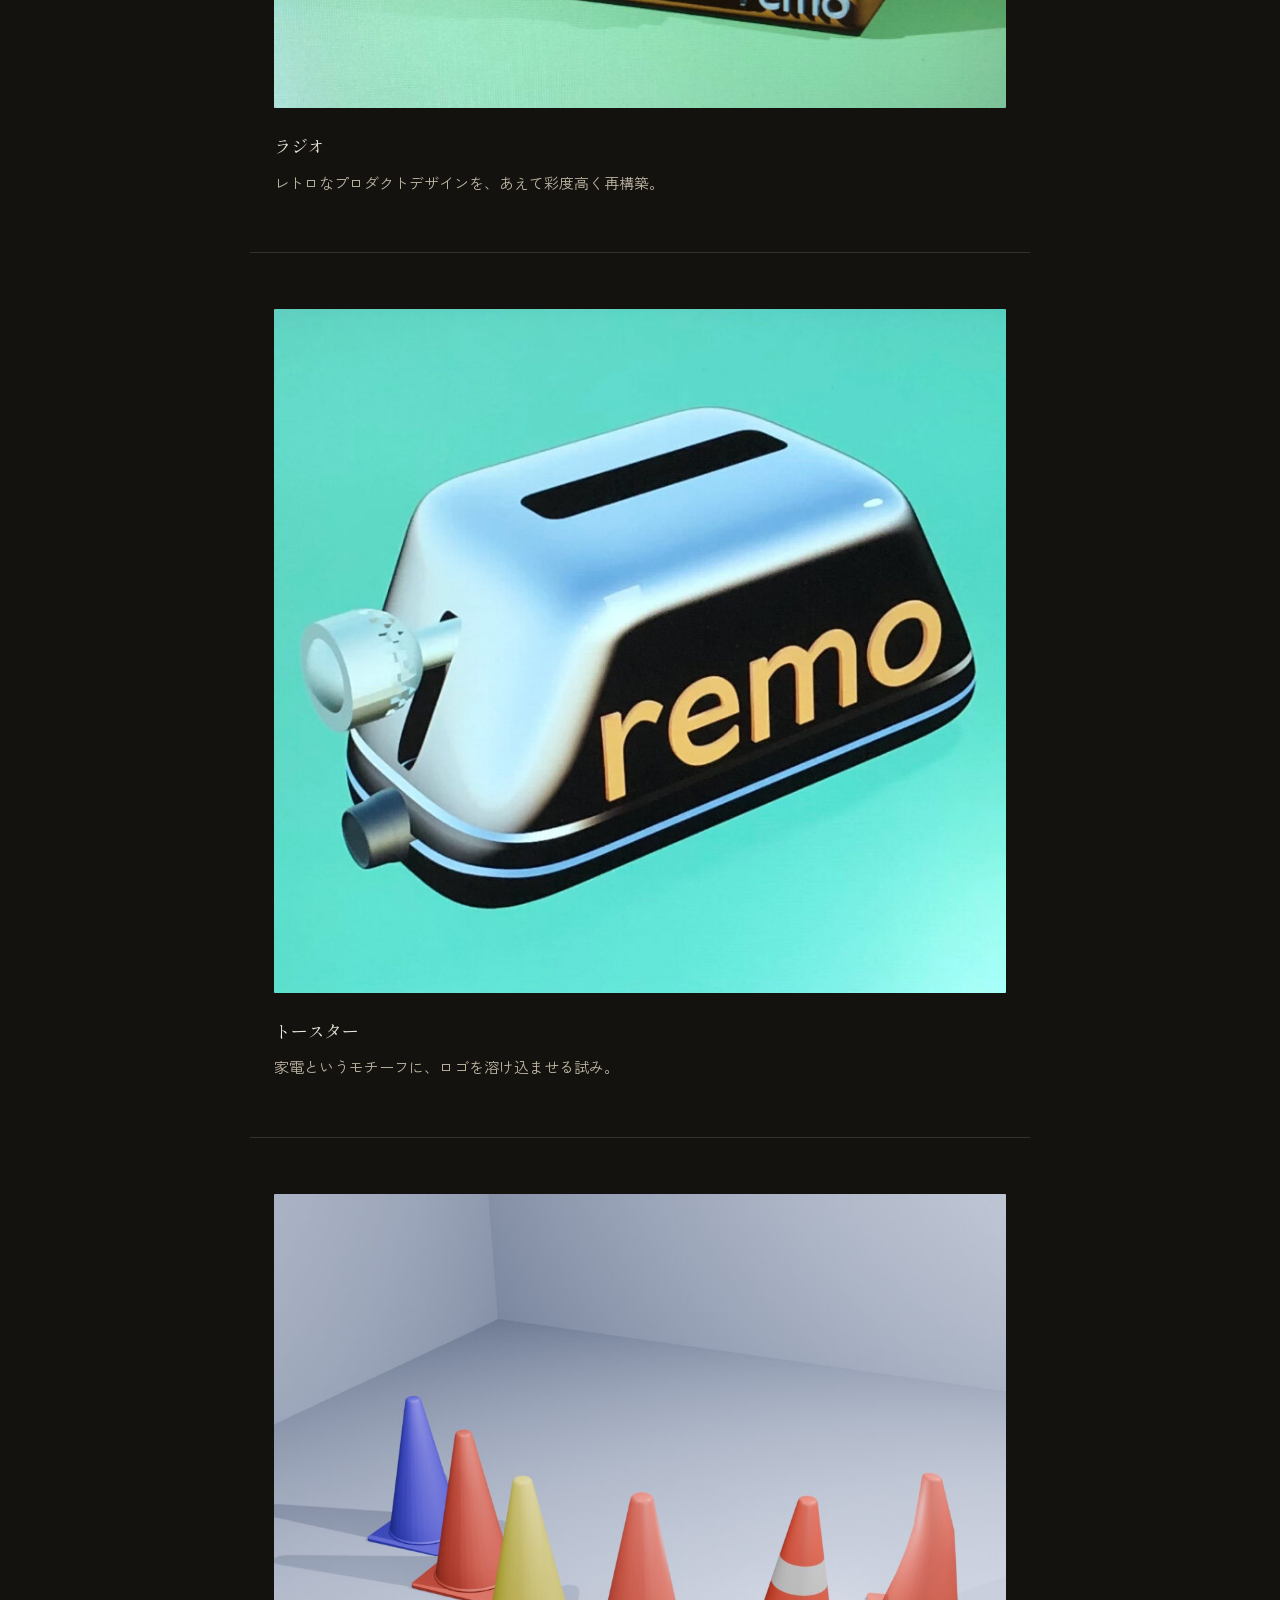
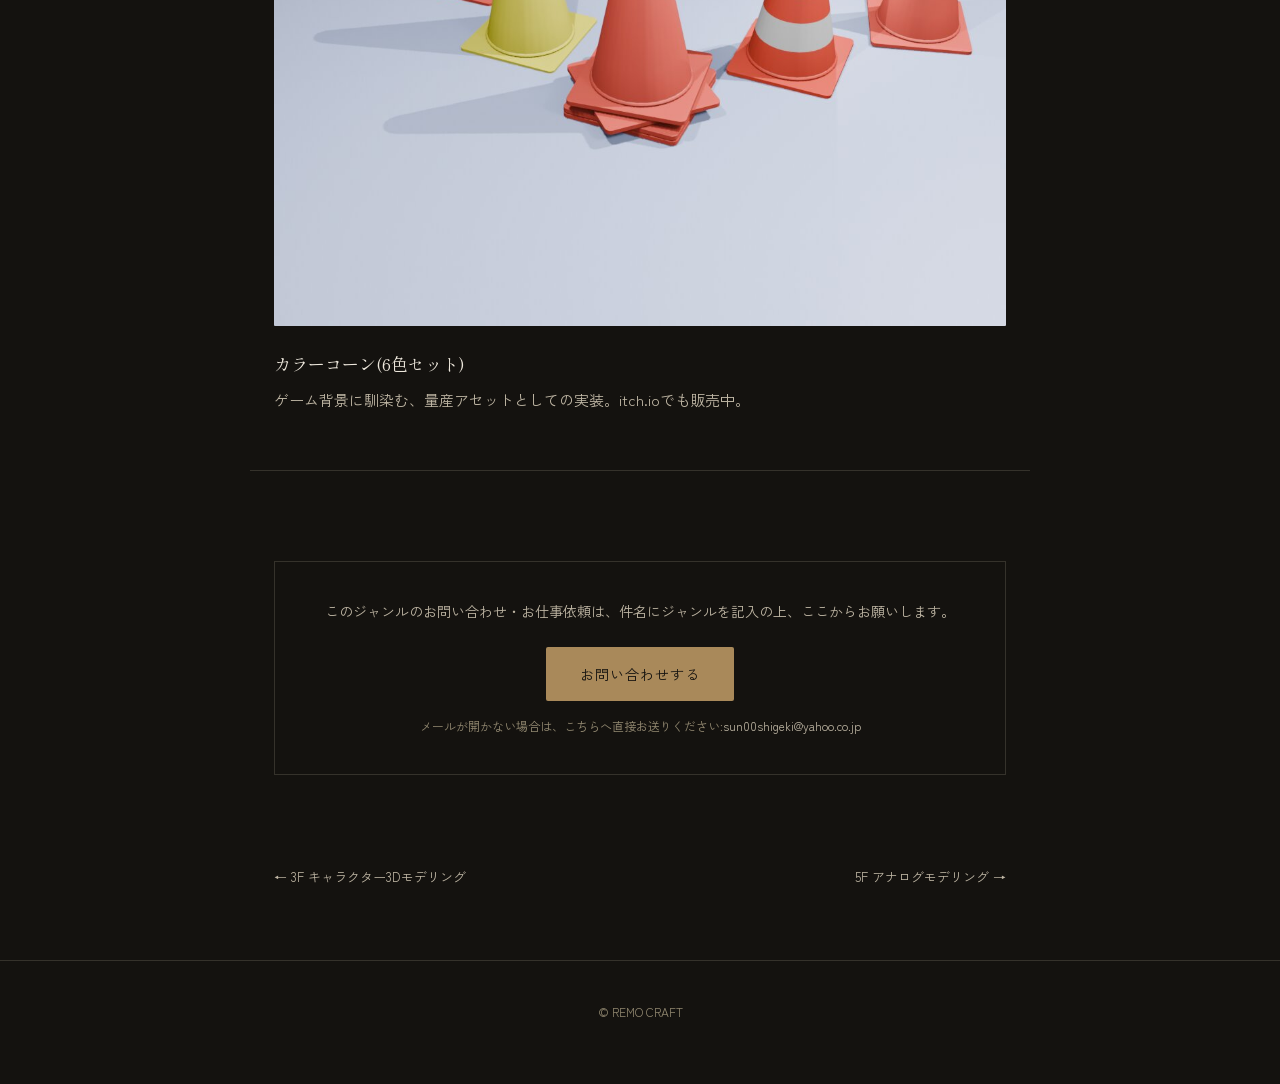
==== commit 7e4184ec: "Add files via upload" ====
--- a/floors/3d-modeling.html
+++ b/floors/3d-modeling.html
@@ -73,7 +73,7 @@
     <img src="../assets/parking_lot_set01.jpg" alt="メッシュフェンスと路面ラインで構成した駐車場シーン">
     <div>
       <p class="work-caption-title">環境シーン(フェンスの活用例)</p>
-      <p class="work-caption-text">メッシュフェンスと路面ラインを組み合わせた、小さな駐車場の例。アセットを並べて、場面を作れる。</p>
+      <p class="work-caption-text">メッシュフェンスと路面ラインを組み合わせた、小さな駐車場の例。タイヤストッパーもモデリングし、各面にコライダーを設定して、不具合対策まで施している。</p>
     </div>
   </article>
 
